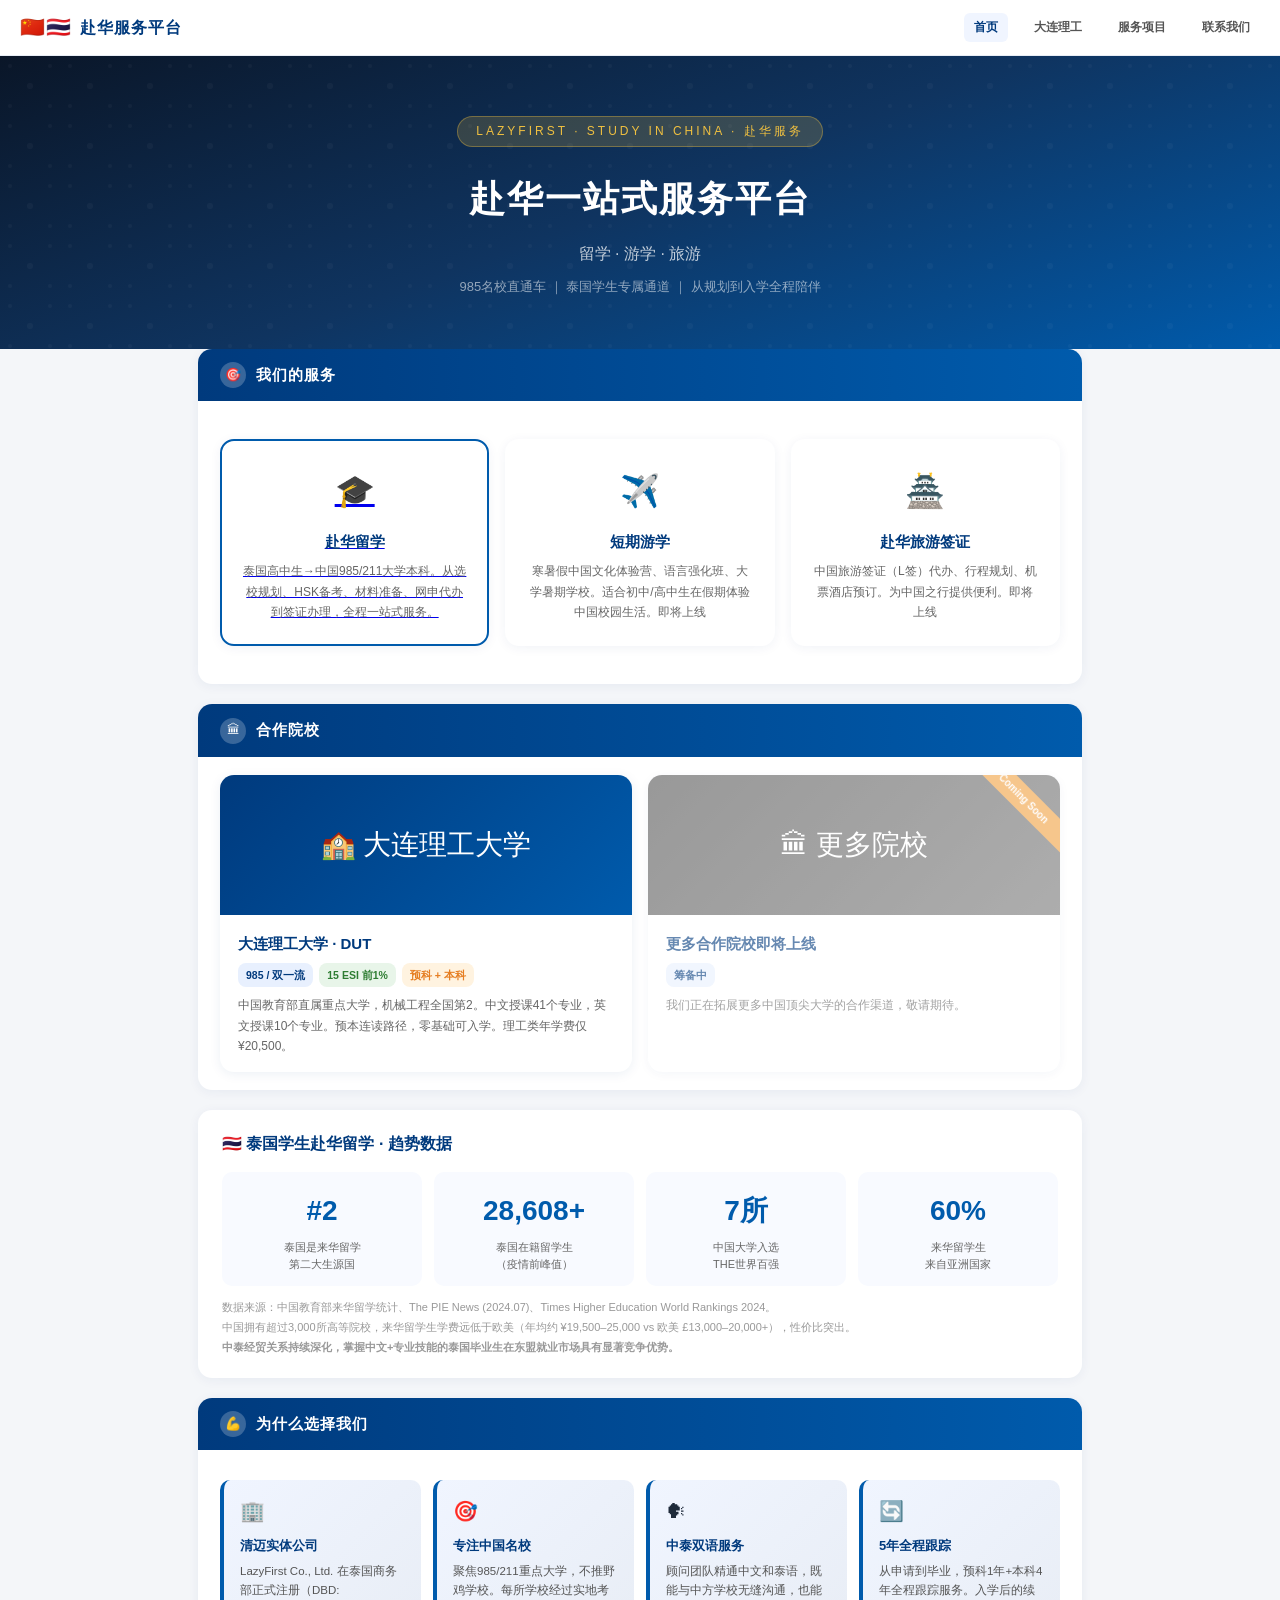
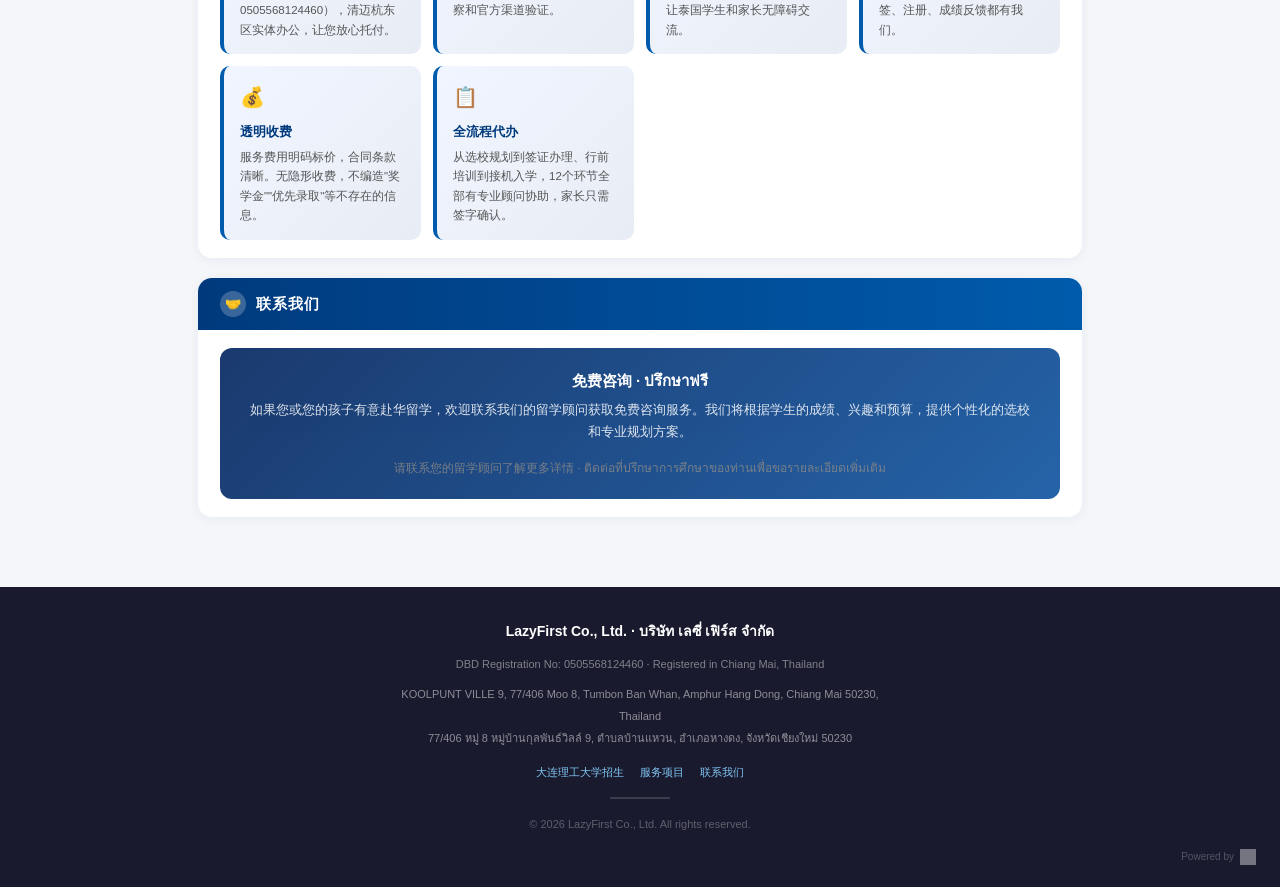
==== index.html @ d9784d9c "页脚右下角添加 Powered by + LazyFirst logo（链向内部页面）" ====
<!DOCTYPE html>
<html lang="th">
<head>
<meta charset="UTF-8">
<meta name="viewport" content="width=device-width,initial-scale=1.0">
<title>赴华服务平台 — 留学 · 游学 · 签证 | LazyFirst Co., Ltd.</title>
<meta name="description" content="LazyFirst Co., Ltd. เป็นแพลตฟอร์มบริการการศึกษาต่อประเทศจีนครบวงจร รับสมัครนักศึกษาไทยเข้าเรียนมหาวิทยาลัยชั้นนำของจีน บริการให้คำปรึกษาด้านการเรียน วีซ่า และการท่องเที่ยว">
<meta name="keywords" content="เรียนต่อจีน, 留学中国, 大连理工, study in China, Thai students China, ที่ปรึกษาเรียนต่อจีน, 985 university, scholarship China">
<meta property="og:title" content="赴华服务平台 — 留学 · 游学 · 签证 | LazyFirst">
<meta property="og:description" content="一站式赴华留学服务，985名校直通车。大连理工大学等中国顶尖大学官方招生合作。">
<meta property="og:type" content="website">
<meta property="og:locale" content="th_TH">
<link rel="stylesheet" href="css/style.css">
<script type="application/ld+json">
{
  "@context": "https://schema.org",
  "@type": "EducationalOrganization",
  "name": "LazyFirst Co., Ltd.",
  "alternateName": "บจก. เลซี่ เฟิร์ส",
  "description": "赴华留学服务平台 — 泰国学生赴中国留学、游学、签证一站式服务",
  "address": {
    "@type": "PostalAddress",
    "streetAddress": "77/406 Moo 8, Koolpunt Ville 9, Tumbon Ban Whan, Amphur Hang Dong",
    "addressLocality": "Chiang Mai",
    "postalCode": "50230",
    "addressCountry": "TH"
  },
  "areaServed": "Thailand"
}
</script>
</head>
<body>

<!-- ══ Brand Bar ══ -->
<div class="brand-bar">
  <a href="index.html" class="brand-logo"><span class="bl-flag">🇨🇳🇹🇭</span>赴华服务平台</a>
  <div class="brand-nav">
    <a href="index.html" class="active">首页</a>
    <a href="schools/dlut.html">大连理工</a>
    <a href="#services">服务项目</a>
    <a href="#contact">联系我们</a>
  </div>
</div>

<!-- ══ Hero ══ -->
<div class="hero-portal">
  <div class="hp-badge">LAZYFIRST · STUDY IN CHINA · 赴华服务</div>
  <h1>赴华一站式服务平台</h1>
  <div class="hp-sub">留学 · 游学 · 旅游</div>
  <div class="hp-tagline">985名校直通车 ｜ 泰国学生专属通道 ｜ 从规划到入学全程陪伴</div>
</div>

<div class="container">

  <!-- ══ Services ══ -->
  <div class="section" id="services">
    <div class="section-header"><div class="ic">🎯</div><h3>我们的服务</h3></div>
    <div class="section-body">
      <div class="services-grid">
        <a href="schools/dlut.html" class="service-card sc-active">
          <div class="sc-icon">🎓</div>
          <h4>赴华留学</h4>
          <p>泰国高中生→中国985/211大学本科。从选校规划、HSK备考、材料准备、网申代办到签证办理，全程一站式服务。</p>
        </a>
        <div class="service-card">
          <div class="sc-icon">✈️</div>
          <h4>短期游学</h4>
          <p>寒暑假中国文化体验营、语言强化班、大学暑期学校。适合初中/高中生在假期体验中国校园生活。即将上线</p>
        </div>
        <div class="service-card">
          <div class="sc-icon">🏯</div>
          <h4>赴华旅游签证</h4>
          <p>中国旅游签证（L签）代办、行程规划、机票酒店预订。为中国之行提供便利。即将上线</p>
        </div>
      </div>
    </div>
  </div>

  <!-- ══ Partner Schools ══ -->
  <div class="section">
    <div class="section-header"><div class="ic">🏛</div><h3>合作院校</h3></div>
    <div class="section-body">
      <div class="school-grid">
        <!-- DLUT -->
        <a href="schools/dlut.html" class="school-card">
          <div class="sc-img">🏫 大连理工大学</div>
          <div class="sc-body">
            <h4>大连理工大学 · DUT</h4>
            <div class="sc-tags">
              <span class="tag-985">985 / 双一流</span>
              <span class="tag-qs">15 ESI 前1%</span>
              <span class="tag-th">预科 + 本科</span>
            </div>
            <div class="sc-info">
              中国教育部直属重点大学，机械工程全国第2。中文授课41个专业，英文授课10个专业。预本连读路径，零基础可入学。理工类年学费仅 ¥20,500。
            </div>
          </div>
        </a>
        <!-- Coming soon placeholder -->
        <div class="school-card coming-soon" style="opacity:0.6;pointer-events:none;">
          <div class="sc-img" style="background:linear-gradient(135deg,#555,#777);">🏛 更多院校</div>
          <div class="sc-body">
            <h4>更多合作院校即将上线</h4>
            <div class="sc-tags"><span class="tag-985">筹备中</span></div>
            <div class="sc-info">我们正在拓展更多中国顶尖大学的合作渠道，敬请期待。</div>
          </div>
        </div>
      </div>
    </div>
  </div>

  <!-- ══ Social Proof ══ -->
  <div class="social-proof">
    <h3>🇹🇭 泰国学生赴华留学 · 趋势数据</h3>
    <div class="sp-stats">
      <div class="sp-stat">
        <div class="sp-num">#2</div>
        <div class="sp-label">泰国是来华留学<br>第二大生源国</div>
      </div>
      <div class="sp-stat">
        <div class="sp-num">28,608+</div>
        <div class="sp-label">泰国在籍留学生<br>（疫情前峰值）</div>
      </div>
      <div class="sp-stat">
        <div class="sp-num">7所</div>
        <div class="sp-label">中国大学入选<br>THE世界百强</div>
      </div>
      <div class="sp-stat">
        <div class="sp-num">60%</div>
        <div class="sp-label">来华留学生<br>来自亚洲国家</div>
      </div>
    </div>
    <p style="font-size:11px;color:#999;margin-top:12px;line-height:1.8;">
      数据来源：中国教育部来华留学统计、The PIE News (2024.07)、Times Higher Education World Rankings 2024。<br>
      中国拥有超过3,000所高等院校，来华留学生学费远低于欧美（年均约 ¥19,500–25,000 vs 欧美 £13,000–20,000+），性价比突出。<br>
      <strong>中泰经贸关系持续深化，掌握中文+专业技能的泰国毕业生在东盟就业市场具有显著竞争优势。</strong>
    </p>
  </div>

  <!-- ══ Why Us ══ -->
  <div class="section">
    <div class="section-header"><div class="ic">💪</div><h3>为什么选择我们</h3></div>
    <div class="section-body">
      <div class="highlight-grid">
        <div class="highlight-card">
          <div class="hc-icon">🏢</div>
          <div class="hc-title">清迈实体公司</div>
          <div class="hc-desc">LazyFirst Co., Ltd. 在泰国商务部正式注册（DBD: 0505568124460），清迈杭东区实体办公，让您放心托付。</div>
        </div>
        <div class="highlight-card">
          <div class="hc-icon">🎯</div>
          <div class="hc-title">专注中国名校</div>
          <div class="hc-desc">聚焦985/211重点大学，不推野鸡学校。每所学校经过实地考察和官方渠道验证。</div>
        </div>
        <div class="highlight-card">
          <div class="hc-icon">🗣</div>
          <div class="hc-title">中泰双语服务</div>
          <div class="hc-desc">顾问团队精通中文和泰语，既能与中方学校无缝沟通，也能让泰国学生和家长无障碍交流。</div>
        </div>
        <div class="highlight-card">
          <div class="hc-icon">🔄</div>
          <div class="hc-title">5年全程跟踪</div>
          <div class="hc-desc">从申请到毕业，预科1年+本科4年全程跟踪服务。入学后的续签、注册、成绩反馈都有我们。</div>
        </div>
        <div class="highlight-card">
          <div class="hc-icon">💰</div>
          <div class="hc-title">透明收费</div>
          <div class="hc-desc">服务费用明码标价，合同条款清晰。无隐形收费，不编造"奖学金""优先录取"等不存在的信息。</div>
        </div>
        <div class="highlight-card">
          <div class="hc-icon">📋</div>
          <div class="hc-title">全流程代办</div>
          <div class="hc-desc">从选校规划到签证办理、行前培训到接机入学，12个环节全部有专业顾问协助，家长只需签字确认。</div>
        </div>
      </div>
    </div>
  </div>

  <!-- ══ Contact ══ -->
  <div class="section" id="contact">
    <div class="section-header"><div class="ic">🤝</div><h3>联系我们</h3></div>
    <div class="section-body">
      <div class="agent-box">
        <h4>免费咨询 · ปรึกษาฟรี</h4>
        <p style="margin-bottom:14px;">如果您或您的孩子有意赴华留学，欢迎联系我们的留学顾问获取免费咨询服务。我们将根据学生的成绩、兴趣和预算，提供个性化的选校和专业规划方案。</p>
        <p style="font-size:12px;color:#888;">请联系您的留学顾问了解更多详情 · ติดต่อที่ปรึกษาการศึกษาของท่านเพื่อขอรายละเอียดเพิ่มเติม</p>
      </div>
    </div>
  </div>

</div>

<!-- ══ Footer ══ -->
<footer>
  <div class="ft-company">LazyFirst Co., Ltd. · บริษัท เลซี่ เฟิร์ส จำกัด</div>
  <div class="ft-reg">DBD Registration No: 0505568124460 · Registered in Chiang Mai, Thailand</div>
  <div class="ft-address">
    KOOLPUNT VILLE 9, 77/406 Moo 8, Tumbon Ban Whan, Amphur Hang Dong, Chiang Mai 50230, Thailand<br>
    77/406 หมู่ 8 หมู่บ้านกุลพันธ์วิลล์ 9, ตำบลบ้านแหวน, อำเภอหางดง, จังหวัดเชียงใหม่ 50230
  </div>
  <div class="ft-links">
    <a href="schools/dlut.html">大连理工大学招生</a>
    <a href="#services">服务项目</a>
    <a href="#contact">联系我们</a>
  </div>
  <div class="ft-divider"></div>
  <div class="ft-copy">© 2026 LazyFirst Co., Ltd. All rights reserved.</div>
  <div class="ft-powered"><a href="https://visitchina.lazyfirst.com/staff/advisor.html">Powered by <img src="assets/logo.jpg" alt="LazyFirst"></a></div>
</footer>

<script src="js/main.js"></script>
</body>
</html>
---- css/style.css ----
/* ============================================================
   visitChina Shared Stylesheet
   Applies to: index.html (portal), schools/dlut.html, future pages
   ============================================================ */

/* ── Reset & Base ── */
*{margin:0;padding:0;box-sizing:border-box;}
body{font-family:"Noto Sans SC","Noto Sans Thai","Sukhumvit Set","Tahoma",sans-serif;background:#f4f6f9;color:#1e2a3a;line-height:1.75;font-size:14px;}
.container{max-width:920px;margin:0 auto;padding:0 18px 50px;}

/* ── Shared Brand Header ── */
.brand-bar{background:#fff;border-bottom:1px solid #e8edf5;padding:10px 20px;display:flex;align-items:center;justify-content:space-between;flex-wrap:wrap;gap:10px;}
.brand-logo{font-size:16px;font-weight:900;color:#003a7d;letter-spacing:1px;text-decoration:none;display:flex;align-items:center;gap:8px;}
.brand-logo .bl-flag{font-size:20px;}
.brand-nav{display:flex;gap:16px;align-items:center;flex-wrap:wrap;}
.brand-nav a{font-size:12px;color:#555;text-decoration:none;font-weight:600;padding:4px 10px;border-radius:6px;transition:all .2s;}
.brand-nav a:hover,.brand-nav a.active{color:#003a7d;background:#f0f5ff;}

/* ── Language Switch Bar ── */
.lang-bar{display:flex;background:#fff;border-radius:12px;overflow:hidden;box-shadow:0 2px 12px rgba(0,58,125,.1);margin:18px 0;position:sticky;top:6px;z-index:100;}
.lang-btn{flex:1;text-align:center;padding:13px 8px;font-size:13px;font-weight:700;color:#888;cursor:pointer;border-bottom:3px solid transparent;transition:all .2s;display:flex;align-items:center;justify-content:center;gap:6px;}
.lang-btn:hover{background:#f0f5ff;}
.lang-btn.active{color:#003a7d;border-bottom-color:#003a7d;background:#f5f8ff;}
.lang-btn .flag{font-size:18px;}
.panel{display:none;}
.panel.active{display:block;}

/* ── Shared Section ── */
.section{background:#fff;border-radius:14px;overflow:hidden;margin-bottom:20px;box-shadow:0 2px 12px rgba(0,58,125,.06);}
.section-header{background:linear-gradient(90deg,#003a7d,#005bac);color:#fff;padding:13px 22px;display:flex;align-items:center;gap:10px;}
.section-header .ic{width:26px;height:26px;background:rgba(255,255,255,.22);border-radius:50%;display:flex;align-items:center;justify-content:center;font-size:13px;flex-shrink:0;}
.section-header h3{font-size:15px;font-weight:800;letter-spacing:1px;}
.section-body{padding:18px 22px;}

/* ── Cover/Hero ── */
.cover{background:linear-gradient(160deg,#003a7d 0%,#005bac 55%,#0070c0 100%);color:#fff;padding:52px 36px 44px;text-align:center;position:relative;overflow:hidden;}
.cover::after{content:"";position:absolute;inset:0;background:url("data:image/svg+xml,%3Csvg width='60' height='60' viewBox='0 0 60 60' xmlns='http://www.w3.org/2000/svg'%3E%3Cg fill='none' fill-rule='evenodd'%3E%3Cg fill='%23ffffff' fill-opacity='0.035'%3E%3Cpath d='M36 34v-4h-2v4h-4v2h4v4h2v-4h4v-2h-4zm0-30V0h-2v4h-4v2h4v4h2V6h4V4h-4zM6 34v-4H4v4H0v2h4v4h2v-4h4v-2H6zM6 4V0H4v4H0v2h4v4h2V6h4V4H6z'/%3E%3C/g%3E%3C/g%3E%3C/svg%3E");}
.cover-badge{display:inline-block;background:rgba(255,255,255,.15);border:1px solid rgba(255,255,255,.35);border-radius:20px;padding:4px 18px;font-size:12px;letter-spacing:3px;margin-bottom:16px;position:relative;z-index:1;}
.cover h1{font-size:30px;font-weight:900;letter-spacing:3px;margin-bottom:6px;position:relative;z-index:1;}
.cover h2{font-size:16px;font-weight:400;opacity:.82;letter-spacing:4px;position:relative;z-index:1;}
.cover-divider{width:80px;height:3px;background:linear-gradient(90deg,transparent,#f0c040,transparent);margin:18px auto;position:relative;z-index:1;}
.cover-tri{display:flex;justify-content:center;gap:10px;flex-wrap:wrap;position:relative;z-index:1;}
.cover-tri span{font-size:12px;opacity:.75;letter-spacing:1px;padding:3px 14px;background:rgba(255,255,255,.12);border-radius:14px;}
.cover-stats{display:flex;justify-content:center;gap:28px;flex-wrap:wrap;margin-top:20px;position:relative;z-index:1;}
.cover-stats .s .n{font-size:24px;font-weight:900;color:#f0c040;}
.cover-stats .s .l{font-size:11px;opacity:.7;}

/* ── Tables ── */
table{width:100%;border-collapse:collapse;font-size:12.5px;}
thead tr{background:#003a7d;color:#fff;}
thead th{padding:8px 10px;text-align:left;font-weight:700;font-size:11.5px;white-space:nowrap;}
tbody tr{border-bottom:1px solid #eee;}
tbody tr:nth-child(even){background:#f8faff;}
tbody tr:hover td{background:#eef5ff;}
tbody td{padding:7px 10px;vertical-align:middle;}
.price{font-weight:700;color:#c0392b;}
.hl{background:#fff8e6!important;}
.note-tag{font-size:10.5px;color:#e67e22;background:#fff8ee;padding:2px 6px;border-radius:4px;white-space:nowrap;}

/* ── Highlight Cards ── */
.highlight-grid{display:grid;grid-template-columns:repeat(auto-fit,minmax(200px,1fr));gap:12px;margin-top:12px;}
.highlight-card{background:linear-gradient(135deg,#f0f5ff,#e8edf5);border-radius:10px;padding:14px 16px;border-left:4px solid #005bac;}
.highlight-card .hc-icon{font-size:20px;margin-bottom:6px;}
.highlight-card .hc-title{font-size:13px;font-weight:800;color:#003a7d;margin-bottom:4px;}
.highlight-card .hc-desc{font-size:11.5px;color:#555;line-height:1.7;}
.highlight-card .hc-num{font-size:22px;font-weight:900;color:#005bac;}

/* ── Cost Cards ── */
.cost-grid{display:grid;grid-template-columns:repeat(auto-fit,minmax(220px,1fr));gap:14px;}
.cost-card{border-radius:12px;padding:16px;}
.cost-card.eco{border:2px solid #27ae60;background:#f0faf5;}
.cost-card.std{border:2px solid #2563a8;background:#f0f5ff;}
.cost-card.lux{border:2px solid #8e44ad;background:#faf5ff;}
.cost-card .tier{font-size:11px;font-weight:700;letter-spacing:1px;margin-bottom:3px;}
.cost-card.eco .tier{color:#27ae60;}
.cost-card.std .tier{color:#2563a8;}
.cost-card.lux .tier{color:#8e44ad;}
.cost-card h4{font-size:15px;font-weight:900;margin-bottom:8px;}
.cost-card.eco h4{color:#27ae60;}
.cost-card.std h4{color:#2563a8;}
.cost-card.lux h4{color:#8e44ad;}
.cost-row{display:flex;justify-content:space-between;padding:5px 0;border-bottom:1px solid rgba(0,0,0,.08);font-size:11.5px;}
.cost-row:last-of-type{border-bottom:none;}
.cost-row .cv{font-weight:700;}
.cost-card.eco .cv{color:#27ae60;}
.cost-card.std .cv{color:#2563a8;}
.cost-card.lux .cv{color:#8e44ad;}
.cost-total{display:flex;justify-content:space-between;padding:8px 0 0;margin-top:4px;border-top:2px solid rgba(0,0,0,.12);font-weight:900;font-size:14px;}
.cost-card.eco .cost-total{color:#27ae60;border-color:rgba(39,174,96,.3);}
.cost-card.std .cost-total{color:#2563a8;border-color:rgba(37,99,168,.3);}
.cost-card.lux .cost-total{color:#8e44ad;border-color:rgba(142,68,173,.3);}

/* ── Alerts ── */
.alert{background:#fff8e6;border-left:4px solid #f0a040;border-radius:8px;padding:11px 14px;font-size:12px;color:#7a4500;margin-top:12px;}
.alert strong{color:#c5500a;}
.alert-info{background:#e8f4ff;border-left:4px solid #2563a8;color:#0d3362;}

/* ── Steps ── */
.steps{display:flex;flex-direction:column;gap:7px;}
.step{display:flex;gap:11px;align-items:flex-start;background:#f8f9ff;border-radius:8px;padding:9px 13px;}
.step-n{min-width:26px;height:26px;background:linear-gradient(135deg,#003a7d,#005bac);color:#fff;border-radius:50%;display:flex;align-items:center;justify-content:center;font-weight:700;font-size:11.5px;flex-shrink:0;}
.step-c h5{font-size:12.5px;font-weight:700;margin-bottom:1px;}
.step-c p{font-size:11px;color:#666;}

/* ── Timeline ── */
.timeline{position:relative;padding-left:28px;}
.timeline::before{content:"";position:absolute;left:8px;top:5px;bottom:5px;width:2px;background:#c5d9f5;}
.tl-item{position:relative;margin-bottom:14px;}
.tl-item::before{content:"";position:absolute;left:-23px;top:4px;width:11px;height:11px;background:#003a7d;border-radius:50%;border:2px solid #fff;box-shadow:0 0 0 2px #003a7d;}
.tl-d{font-size:11px;color:#888;font-weight:700;letter-spacing:1px;}
.tl-e{font-size:13px;font-weight:600;color:#222;}
.tl-n{font-size:11px;color:#666;}

/* ── Condition List ── */
.cond-list{list-style:none;}
.cond-list li{display:flex;align-items:flex-start;gap:10px;padding:8px 0;border-bottom:1px dashed #eee;font-size:13px;}
.cond-list li:last-child{border-bottom:none;}
.cond-num{min-width:22px;height:22px;background:#003a7d;color:#fff;border-radius:50%;display:flex;align-items:center;justify-content:center;font-size:11px;font-weight:700;flex-shrink:0;margin-top:1px;}

/* ── Agent Contact Box ── */
.agent-box{background:linear-gradient(135deg,#1a3a6e,#2563a8);border-radius:12px;padding:20px 24px;color:#fff;text-align:center;}
.agent-box h4{font-size:15px;font-weight:800;margin-bottom:6px;}
.agent-box p{font-size:12.5px;opacity:.85;}

/* ── HSK Cards ── */
.hsk-grid{display:grid;grid-template-columns:1fr 1fr;gap:14px;}
.hsk-card{border-radius:10px;padding:16px;border:2px solid #d0dff5;}
.hsk-card.l4{border-color:#4a90d9;background:#eef5ff;}
.hsk-card.l5{border-color:#005bac;background:#deeaff;}
.hsk-card .lb{display:inline-block;background:#003a7d;color:#fff;border-radius:14px;padding:2px 10px;font-size:11px;font-weight:700;margin-bottom:6px;}
.hsk-card.l5 .lb{background:#7b1fa2;}
.hsk-card h4{font-size:14px;font-weight:800;}
.hsk-card p{font-size:12px;color:#555;}

/* ── Foundation/Yuke Card ── */
.yuke{background:linear-gradient(135deg,#fff3e0,#fff8f0);border:2px solid #f0a040;border-radius:12px;padding:16px 18px;margin-top:14px;}
.yuke h4{font-size:14px;font-weight:800;color:#c5500a;margin-bottom:6px;}
.yuke p{font-size:12px;color:#555;line-height:1.8;}
.yuke-price{font-size:22px;font-weight:900;color:#c5500a;}

/* ── Major Cards ── */
.major-grid{display:grid;grid-template-columns:repeat(auto-fit,minmax(200px,1fr));gap:12px;}
.major-card{background:#f8faff;border:1px solid #dde8f5;border-radius:10px;padding:12px 14px;}
.major-card .cat{font-size:10.5px;color:#005bac;font-weight:700;letter-spacing:1px;margin-bottom:4px;}
.major-card .fee{font-size:17px;font-weight:900;color:#c0392b;}
.major-card .fee sub{font-size:10.5px;font-weight:400;color:#888;}
.major-card .req{font-size:11px;color:#555;margin-top:4px;}

/* ── Accommodation Badge ── */
.acc-badge{display:inline-block;padding:2px 8px;border-radius:8px;font-size:10.5px;font-weight:700;}
.b-single{background:#e8f0fe;color:#003a7d;}
.b-double{background:#e8f5e9;color:#2e7d32;}

/* ── Prep Benefits ── */
.prep-benefits{display:grid;grid-template-columns:1fr 1fr;gap:10px;margin-top:12px;}
.prep-benefit{background:#fff;border:1px solid #f0d0a0;border-radius:8px;padding:10px 14px;display:flex;gap:10px;align-items:flex-start;}
.prep-benefit .pb-icon{font-size:18px;flex-shrink:0;}
.prep-benefit .pb-text{font-size:12px;color:#555;line-height:1.6;}
.prep-benefit .pb-text strong{color:#c5500a;}

/* ── Path/Flow ── */
.path-flow{display:flex;flex-direction:column;gap:14px;margin-top:8px;}
.path-option{border-radius:12px;padding:16px 18px;border:2px solid;}
.path-option.b{border-color:#f0a040;background:#fff8ee;}
.path-option .po-tag{display:inline-block;font-size:11px;font-weight:800;padding:3px 12px;border-radius:12px;margin-bottom:8px;color:#fff;}
.path-option .po-flow{display:flex;align-items:center;flex-wrap:wrap;gap:6px;font-size:12px;margin-bottom:8px;}
.path-option .po-step{background:rgba(255,255,255,.75);border-radius:6px;padding:5px 10px;font-weight:600;}
.path-option .po-arrow{color:#aaa;font-size:16px;font-weight:bold;}
.path-option .po-note{font-size:11px;color:#666;margin-top:4px;padding:6px 10px;background:rgba(255,255,255,.5);border-radius:6px;}

/* ── Portal-specific Styles ── */
.hero-portal{background:linear-gradient(160deg,#0a1628 0%,#0f3460 50%,#005bac 100%);color:#fff;padding:60px 36px 50px;text-align:center;position:relative;overflow:hidden;}
.hero-portal::after{content:"";position:absolute;inset:0;background:url("data:image/svg+xml,%3Csvg width='60' height='60' viewBox='0 0 60 60' xmlns='http://www.w3.org/2000/svg'%3E%3Cg fill='none'%3E%3Cg fill='%23ffffff' fill-opacity='0.03'%3E%3Ccircle cx='30' cy='30' r='3'/%3E%3Ccircle cx='10' cy='10' r='2'/%3E%3Ccircle cx='50' cy='50' r='2'/%3E%3Ccircle cx='10' cy='50' r='2'/%3E%3Ccircle cx='50' cy='10' r='2'/%3E%3C/g%3E%3C/g%3E%3C/svg%3E");}
.hero-portal .hp-badge{display:inline-block;background:rgba(240,192,64,.18);border:1px solid rgba(240,192,64,.35);border-radius:20px;padding:4px 18px;font-size:12px;letter-spacing:3px;margin-bottom:20px;position:relative;z-index:1;color:#f0c040;}
.hero-portal h1{font-size:36px;font-weight:900;letter-spacing:2px;margin-bottom:10px;position:relative;z-index:1;}
.hero-portal .hp-sub{font-size:16px;opacity:.75;margin-bottom:8px;position:relative;z-index:1;}
.hero-portal .hp-tagline{font-size:13px;opacity:.55;position:relative;z-index:1;}

.services-grid{display:grid;grid-template-columns:repeat(auto-fit,minmax(240px,1fr));gap:16px;margin:20px 0;}
.service-card{background:#fff;border-radius:14px;padding:22px 20px;box-shadow:0 2px 12px rgba(0,58,125,.06);text-align:center;border:2px solid transparent;transition:all .2s;cursor:pointer;}
.service-card:hover{box-shadow:0 4px 24px rgba(0,58,125,.12);transform:translateY(-2px);}
.service-card .sc-icon{font-size:32px;margin-bottom:10px;}
.service-card h4{font-size:15px;font-weight:800;color:#003a7d;margin-bottom:6px;}
.service-card p{font-size:12px;color:#666;line-height:1.7;}
.service-card.sc-active{border-color:#005bac;}

.school-grid{display:grid;grid-template-columns:repeat(auto-fit,minmax(260px,1fr));gap:16px;}
.school-card{background:#fff;border-radius:14px;overflow:hidden;box-shadow:0 2px 12px rgba(0,58,125,.08);transition:all .2s;text-decoration:none;color:inherit;display:block;}
.school-card:hover{box-shadow:0 6px 24px rgba(0,58,125,.15);transform:translateY(-3px);}
.school-card .sc-img{height:140px;background:linear-gradient(135deg,#003a7d,#005bac);display:flex;align-items:center;justify-content:center;color:#fff;font-size:28px;}
.school-card .sc-body{padding:16px 18px;}
.school-card .sc-body h4{font-size:15px;font-weight:800;color:#003a7d;margin-bottom:6px;}
.school-card .sc-body .sc-tags{display:flex;gap:6px;flex-wrap:wrap;margin-bottom:8px;}
.school-card .sc-body .sc-tags span{font-size:10.5px;padding:3px 8px;border-radius:8px;font-weight:700;}
.tag-985{background:#e8f0fe;color:#003a7d;}
.tag-qs{background:#e8f5e9;color:#2e7d32;}
.tag-th{background:#fff3e0;color:#e67e22;}
.school-card .sc-body .sc-info{font-size:12px;color:#666;line-height:1.7;}

/* ── Social Proof ── */
.social-proof{background:#fff;border-radius:14px;padding:20px 24px;box-shadow:0 2px 12px rgba(0,58,125,.06);margin-bottom:20px;}
.social-proof h3{font-size:16px;font-weight:800;color:#003a7d;margin-bottom:14px;}
.sp-stats{display:grid;grid-template-columns:repeat(auto-fit,minmax(140px,1fr));gap:12px;}
.sp-stat{text-align:center;padding:14px 10px;background:#f8faff;border-radius:10px;}
.sp-stat .sp-num{font-size:28px;font-weight:900;color:#005bac;}
.sp-stat .sp-label{font-size:11px;color:#666;margin-top:4px;line-height:1.5;}

/* ── Cost Calculator Slider ── */
.calc-section{background:#f8faff;border-radius:14px;padding:20px 24px;margin-top:16px;}
.calc-section h5{font-size:13px;font-weight:800;color:#003a7d;margin-bottom:14px;}
.calc-row{display:flex;align-items:center;gap:14px;margin-bottom:12px;flex-wrap:wrap;}
.calc-row label{min-width:100px;font-size:12px;font-weight:600;color:#555;}
.calc-row input[type=range]{flex:1;min-width:140px;accent-color:#005bac;}
.calc-row .calc-val{min-width:70px;font-size:12px;font-weight:700;color:#003a7d;text-align:right;}
.calc-result{text-align:center;padding:14px;margin-top:12px;background:#e8f0fe;border-radius:10px;}
.calc-result .cr-label{font-size:11px;color:#005bac;font-weight:700;letter-spacing:1px;}
.calc-result .cr-total{font-size:28px;font-weight:900;color:#003a7d;margin:4px 0;}
.calc-result .cr-detail{font-size:11px;color:#666;}

/* ── Footer ── */
footer{background:#1a1a2e;color:rgba(255,255,255,.65);padding:30px 24px 20px;text-align:center;font-size:11px;line-height:2;}
footer .ft-company{font-size:14px;font-weight:800;color:#fff;margin-bottom:8px;}
footer .ft-reg{font-size:11px;color:rgba(255,255,255,.45);margin-bottom:8px;}
footer .ft-address{font-size:11px;color:rgba(255,255,255,.5);max-width:500px;margin:0 auto 12px;}
footer .ft-links{display:flex;gap:16px;justify-content:center;flex-wrap:wrap;margin-bottom:10px;}
footer .ft-links a{color:#81c8f5;text-decoration:none;font-size:11px;}
footer .ft-divider{width:60px;height:2px;background:rgba(255,255,255,.15);margin:14px auto;}
footer .ft-copy{color:rgba(255,255,255,.3);}
footer .ft-powered{display:flex;align-items:center;justify-content:flex-end;gap:6px;margin-top:12px;font-size:10px;color:rgba(255,255,255,.25);}
footer .ft-powered a{color:rgba(255,255,255,.25);text-decoration:none;display:flex;align-items:center;gap:6px;}
footer .ft-powered a:hover{color:rgba(255,255,255,.5);}
footer .ft-powered img{height:16px;width:auto;opacity:.4;}

/* ── Coming Soon ── */
.coming-soon{position:relative;overflow:hidden;}
.coming-soon::after{content:"Coming Soon";position:absolute;top:12px;right:-28px;background:#f0a040;color:#fff;font-size:10px;font-weight:700;padding:3px 32px;transform:rotate(45deg);}

/* ── Thai font ── */
[lang="th"]{font-family:"Noto Sans Thai","Sukhumvit Set","Tahoma","Noto Sans SC",sans-serif;line-height:1.9;}

/* ── Responsive ── */
@media(max-width:768px){
  .cover h1{font-size:22px;}
  .hero-portal h1{font-size:24px;}
  .hero-portal .hp-sub{font-size:14px;}
  .hsk-grid{grid-template-columns:1fr;}
  .prep-benefits{grid-template-columns:1fr;}
  table{font-size:10.5px;}
  thead th,tbody td{padding:5px 5px;}
  .lang-btn{font-size:11px;padding:10px 4px;}
  .lang-btn .flag{font-size:15px;}
  .brand-bar{padding:8px 14px;}
  .brand-nav a{font-size:11px;}
  .sp-stats{grid-template-columns:repeat(2,1fr);}
  .services-grid{grid-template-columns:1fr;}
  .school-grid{grid-template-columns:1fr;}
  .calc-row{flex-direction:column;align-items:stretch;}
  .calc-row label{min-width:auto;}
}
@media(max-width:480px){
  .cover{padding:32px 20px 28px;}
  .hero-portal{padding:40px 20px 32px;}
  .cover-stats{gap:16px;}
  .cover-stats .s .n{font-size:18px;}
  .cover-stats .s .l{font-size:10px;}
  .cost-grid,.major-grid,.highlight-grid{grid-template-columns:1fr;}
  .sp-stats{grid-template-columns:1fr 1fr;}
  footer{padding:20px 14px;}
}
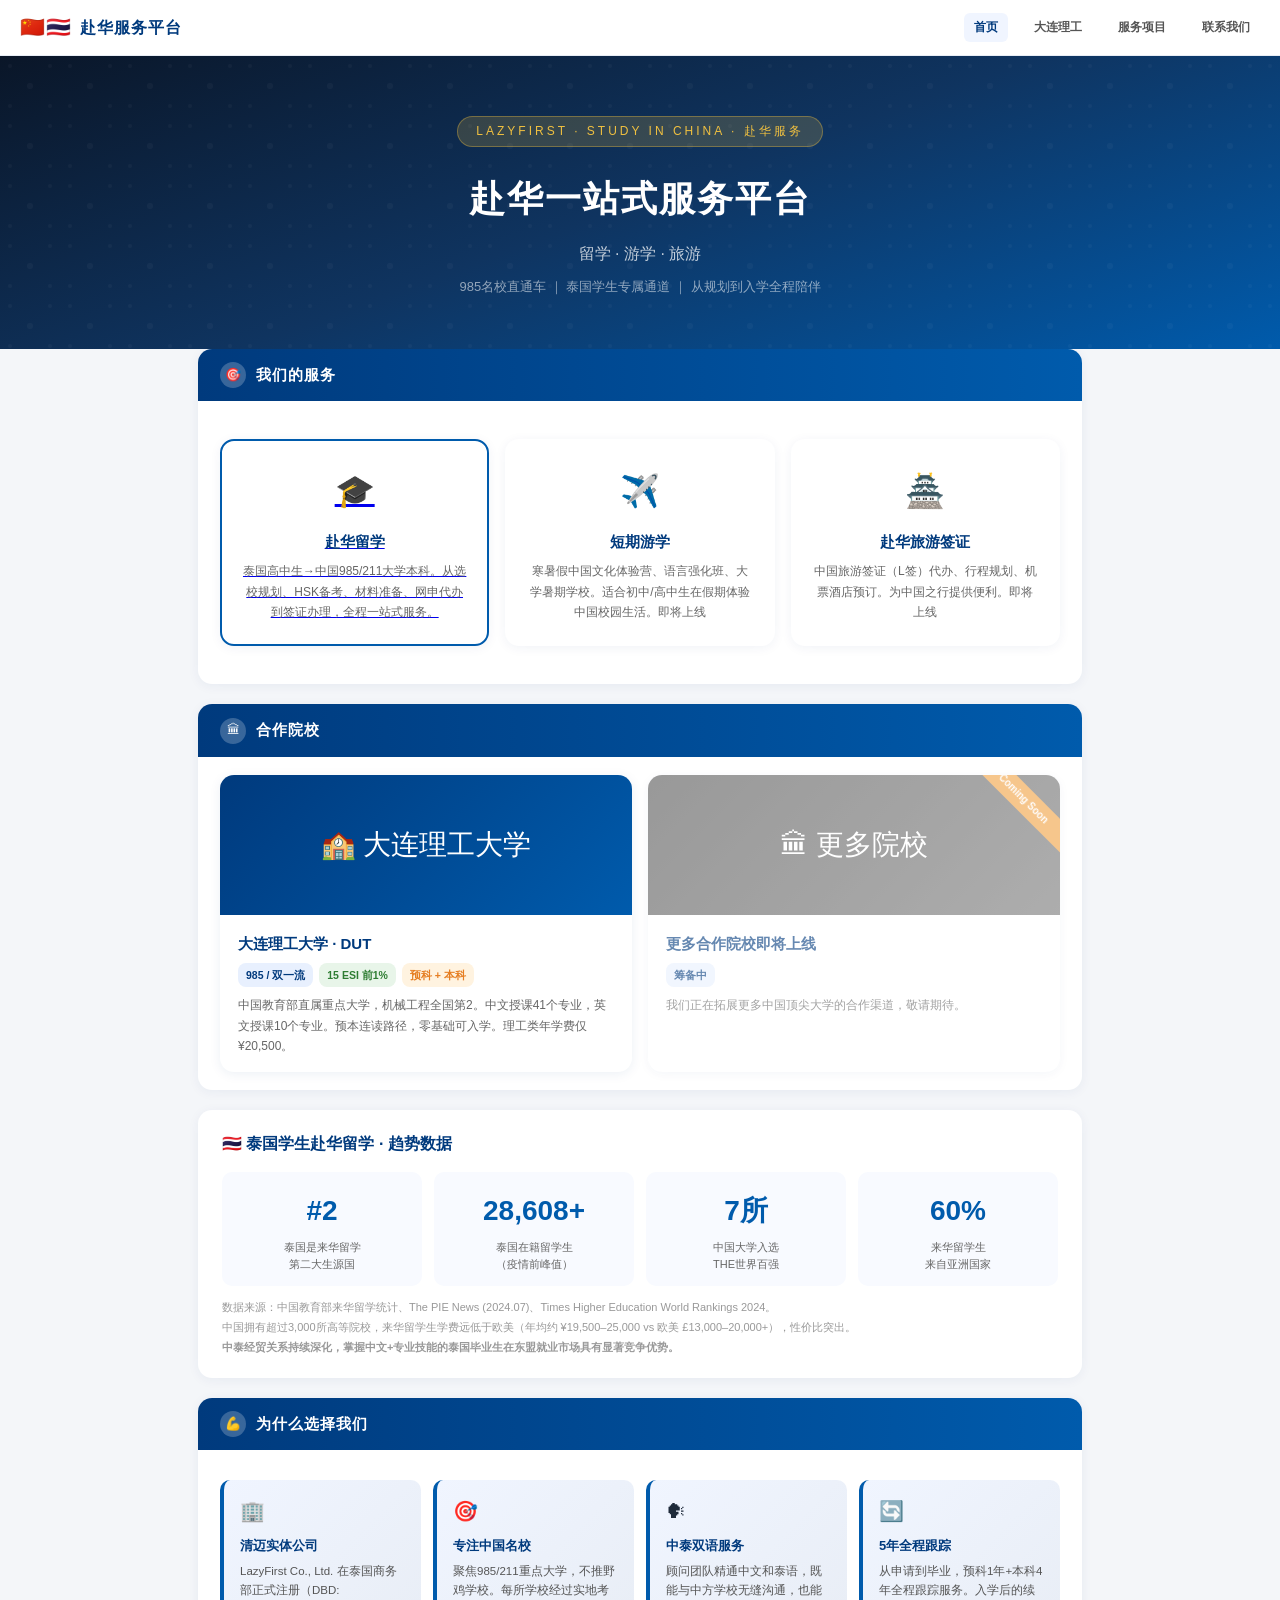
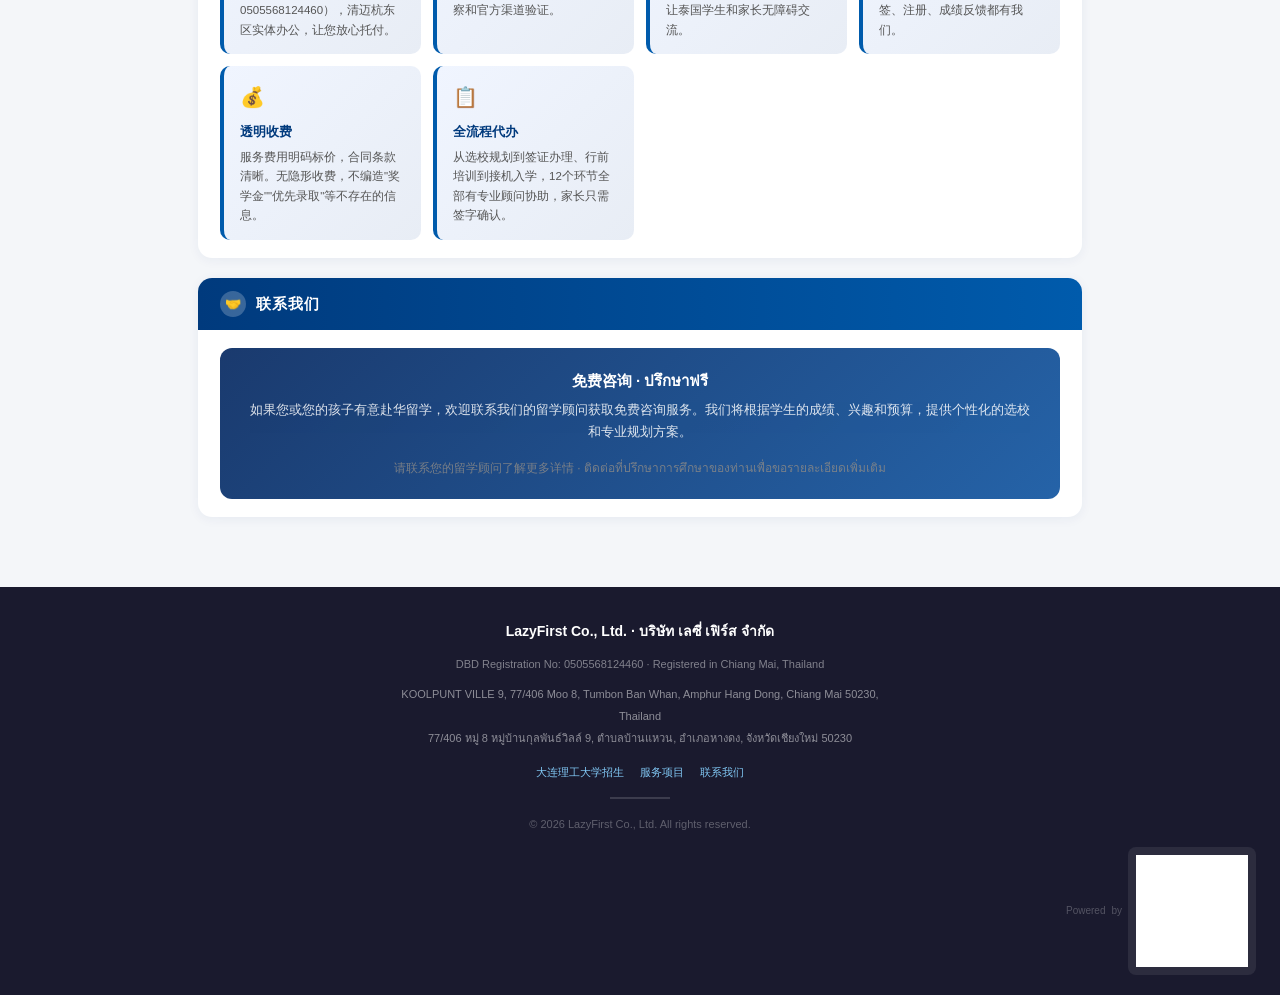
==== commit 1d03b847: "Logo 调整：128x128、链接仅Powered文字、PNG深底适配" ====
--- a/index.html
+++ b/index.html
@@ -205,7 +205,7 @@
   </div>
   <div class="ft-divider"></div>
   <div class="ft-copy">© 2026 LazyFirst Co., Ltd. All rights reserved.</div>
-  <div class="ft-powered"><a href="https://visitchina.lazyfirst.com/staff/advisor.html">Powered by <img src="assets/logo.jpg" alt="LazyFirst"></a></div>
+  <div class="ft-powered"><a href="https://visitchina.lazyfirst.com/staff/advisor.html">Powered</a> by <img src="assets/logo.png" alt="LazyFirst"></div>
 </footer>
 
 <script src="js/main.js"></script>
--- a/css/style.css
+++ b/css/style.css
@@ -229,7 +229,7 @@
 footer .ft-powered{display:flex;align-items:center;justify-content:flex-end;gap:6px;margin-top:12px;font-size:10px;color:rgba(255,255,255,.25);}
 footer .ft-powered a{color:rgba(255,255,255,.25);text-decoration:none;display:flex;align-items:center;gap:6px;}
 footer .ft-powered a:hover{color:rgba(255,255,255,.5);}
-footer .ft-powered img{height:16px;width:auto;opacity:.4;}
+footer .ft-powered img{width:128px;height:128px;vertical-align:middle;background:rgba(255,255,255,.08);border-radius:8px;padding:8px;}
 
 /* ── Coming Soon ── */
 .coming-soon{position:relative;overflow:hidden;}
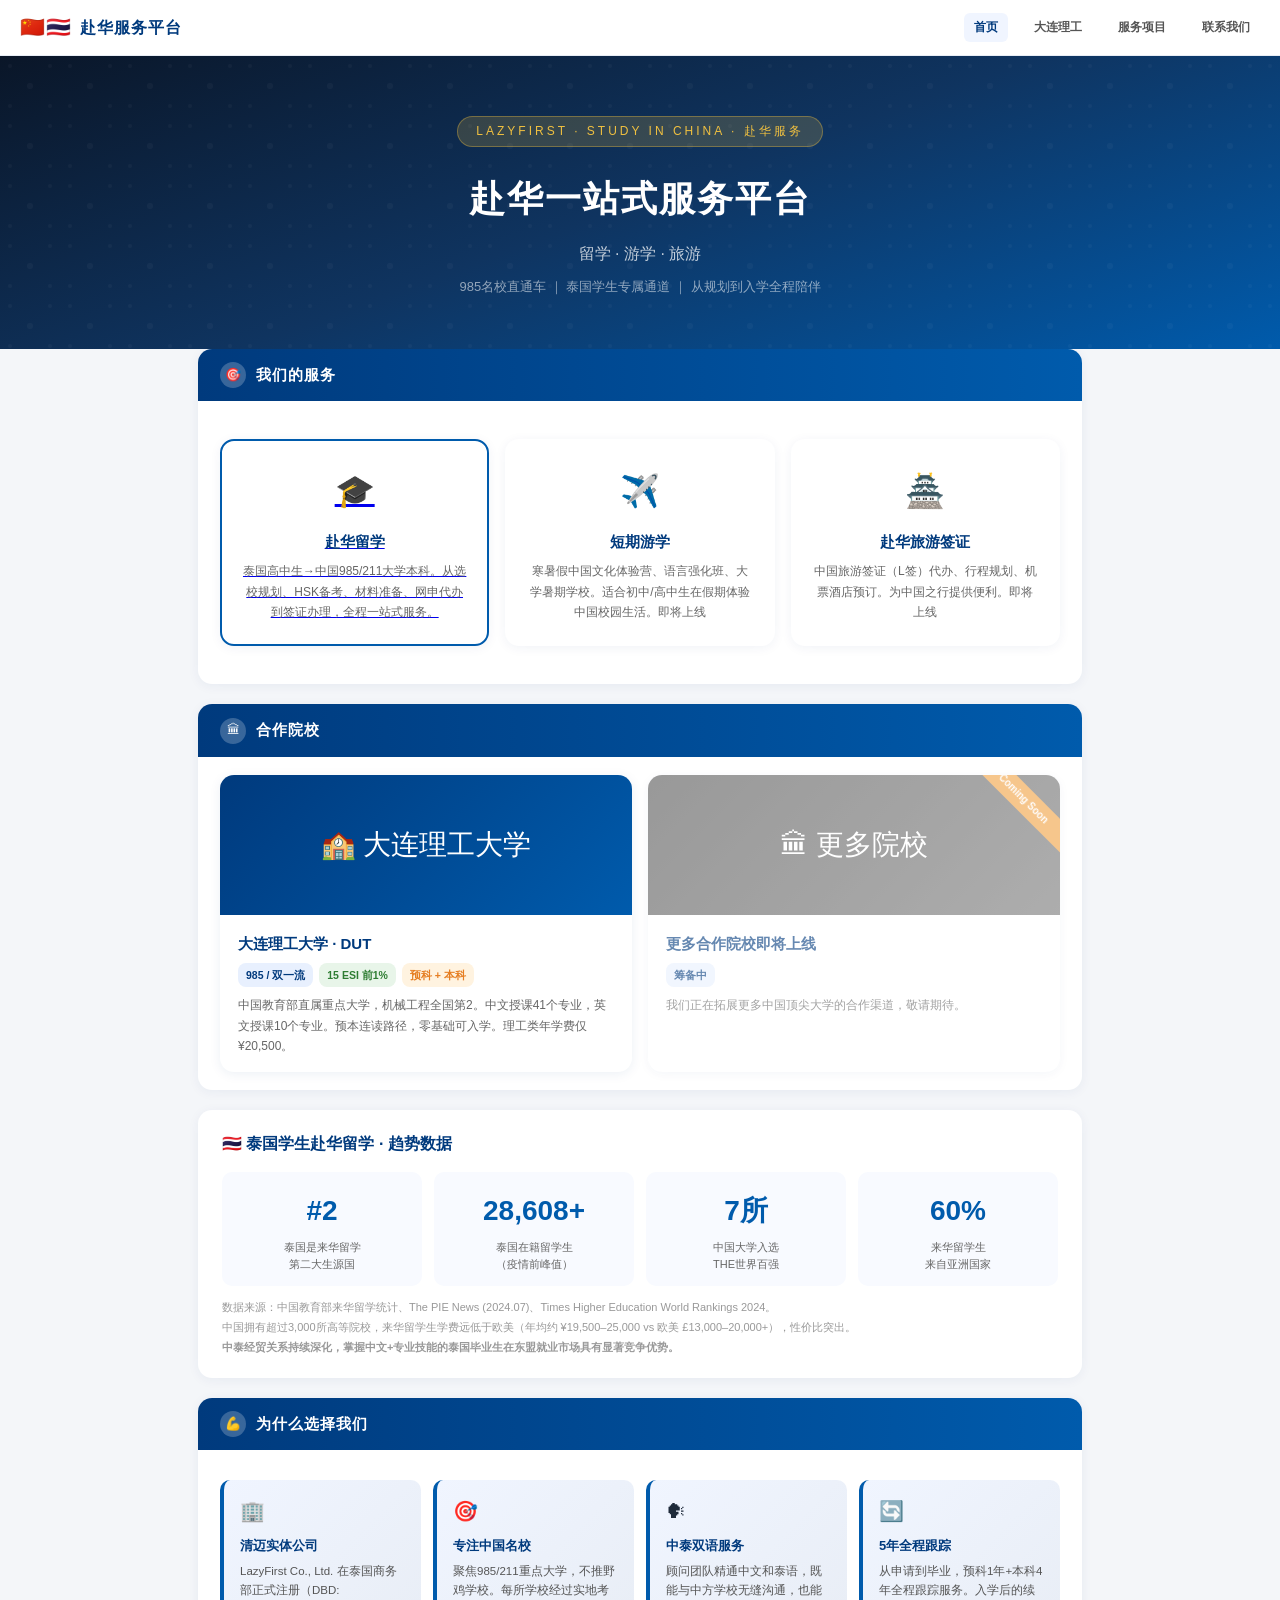
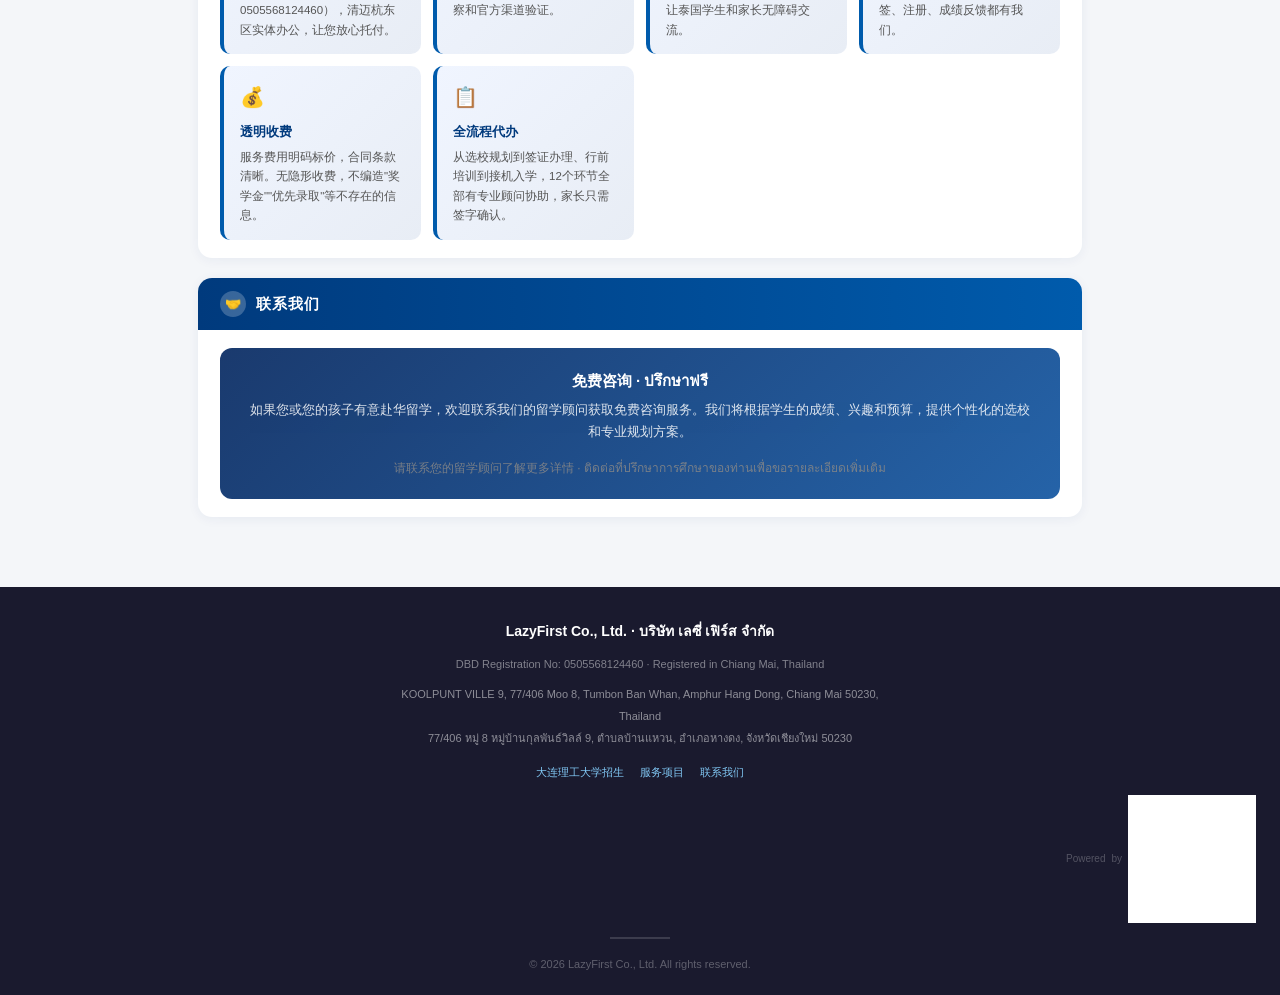
==== commit 1066f419: "Logo 位置移至链接栏下方，去除白色背景" ====
--- a/index.html
+++ b/index.html
@@ -203,9 +203,9 @@
     <a href="#services">服务项目</a>
     <a href="#contact">联系我们</a>
   </div>
+  <div class="ft-powered"><a href="https://visitchina.lazyfirst.com/staff/advisor.html">Powered</a> by <img src="assets/logo.png" alt="LazyFirst"></div>
   <div class="ft-divider"></div>
   <div class="ft-copy">© 2026 LazyFirst Co., Ltd. All rights reserved.</div>
-  <div class="ft-powered"><a href="https://visitchina.lazyfirst.com/staff/advisor.html">Powered</a> by <img src="assets/logo.png" alt="LazyFirst"></div>
 </footer>
 
 <script src="js/main.js"></script>
--- a/css/style.css
+++ b/css/style.css
@@ -229,7 +229,7 @@
 footer .ft-powered{display:flex;align-items:center;justify-content:flex-end;gap:6px;margin-top:12px;font-size:10px;color:rgba(255,255,255,.25);}
 footer .ft-powered a{color:rgba(255,255,255,.25);text-decoration:none;display:flex;align-items:center;gap:6px;}
 footer .ft-powered a:hover{color:rgba(255,255,255,.5);}
-footer .ft-powered img{width:128px;height:128px;vertical-align:middle;background:rgba(255,255,255,.08);border-radius:8px;padding:8px;}
+footer .ft-powered img{width:128px;height:128px;vertical-align:middle;}
 
 /* ── Coming Soon ── */
 .coming-soon{position:relative;overflow:hidden;}
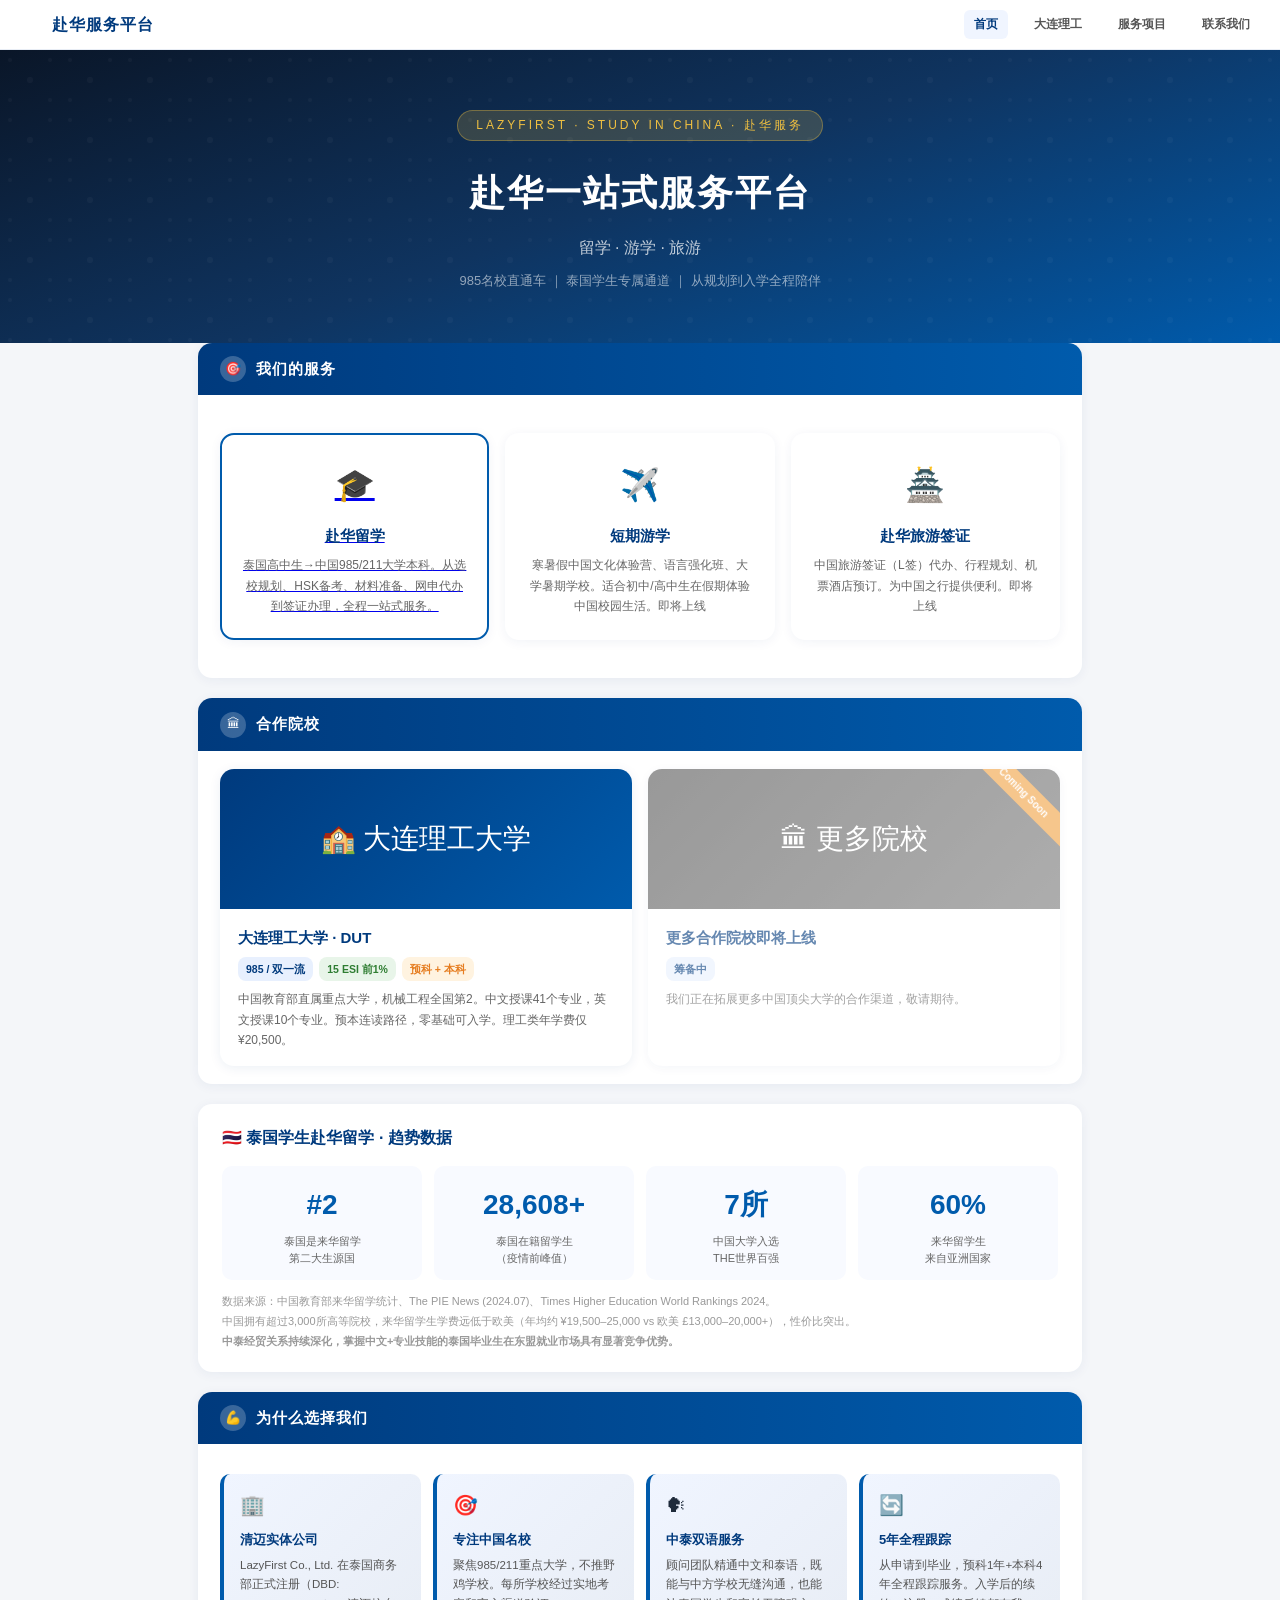
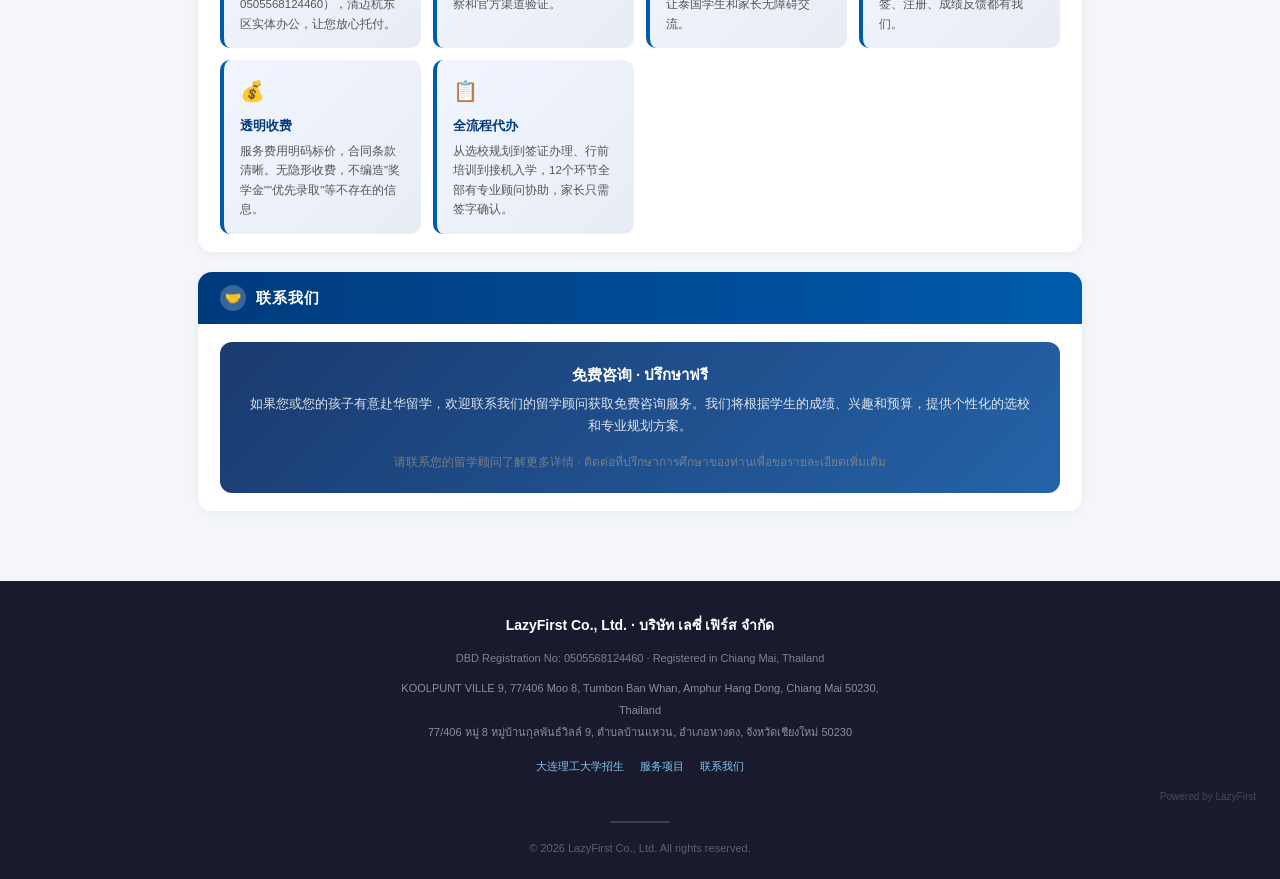
==== commit 27b361af: "Logo 移至品牌栏，页脚简化为 Powered by LazyFirst 文字" ====
--- a/index.html
+++ b/index.html
@@ -33,7 +33,7 @@
 
 <!-- ══ Brand Bar ══ -->
 <div class="brand-bar">
-  <a href="index.html" class="brand-logo"><span class="bl-flag">🇨🇳🇹🇭</span>赴华服务平台</a>
+  <a href="index.html" class="brand-logo"><img src="assets/logo.png" alt="LazyFirst" class="brand-logo-img">赴华服务平台</a>
   <div class="brand-nav">
     <a href="index.html" class="active">首页</a>
     <a href="schools/dlut.html">大连理工</a>
@@ -203,7 +203,7 @@
     <a href="#services">服务项目</a>
     <a href="#contact">联系我们</a>
   </div>
-  <div class="ft-powered"><a href="https://visitchina.lazyfirst.com/staff/advisor.html">Powered</a> by <img src="assets/logo.png" alt="LazyFirst"></div>
+  <div class="ft-powered"><a href="https://visitchina.lazyfirst.com/staff/advisor.html">Powered by LazyFirst</a></div>
   <div class="ft-divider"></div>
   <div class="ft-copy">© 2026 LazyFirst Co., Ltd. All rights reserved.</div>
 </footer>
--- a/css/style.css
+++ b/css/style.css
@@ -12,6 +12,7 @@
 .brand-bar{background:#fff;border-bottom:1px solid #e8edf5;padding:10px 20px;display:flex;align-items:center;justify-content:space-between;flex-wrap:wrap;gap:10px;}
 .brand-logo{font-size:16px;font-weight:900;color:#003a7d;letter-spacing:1px;text-decoration:none;display:flex;align-items:center;gap:8px;}
 .brand-logo .bl-flag{font-size:20px;}
+.brand-logo-img{height:24px;width:auto;vertical-align:middle;}
 .brand-nav{display:flex;gap:16px;align-items:center;flex-wrap:wrap;}
 .brand-nav a{font-size:12px;color:#555;text-decoration:none;font-weight:600;padding:4px 10px;border-radius:6px;transition:all .2s;}
 .brand-nav a:hover,.brand-nav a.active{color:#003a7d;background:#f0f5ff;}
@@ -226,10 +227,9 @@
 footer .ft-links a{color:#81c8f5;text-decoration:none;font-size:11px;}
 footer .ft-divider{width:60px;height:2px;background:rgba(255,255,255,.15);margin:14px auto;}
 footer .ft-copy{color:rgba(255,255,255,.3);}
-footer .ft-powered{display:flex;align-items:center;justify-content:flex-end;gap:6px;margin-top:12px;font-size:10px;color:rgba(255,255,255,.25);}
-footer .ft-powered a{color:rgba(255,255,255,.25);text-decoration:none;display:flex;align-items:center;gap:6px;}
-footer .ft-powered a:hover{color:rgba(255,255,255,.5);}
-footer .ft-powered img{width:128px;height:128px;vertical-align:middle;}
+footer .ft-powered{text-align:right;margin-top:6px;font-size:10px;color:rgba(255,255,255,.2);}
+footer .ft-powered a{color:rgba(255,255,255,.2);text-decoration:none;}
+footer .ft-powered a:hover{color:rgba(255,255,255,.45);}
 
 /* ── Coming Soon ── */
 .coming-soon{position:relative;overflow:hidden;}
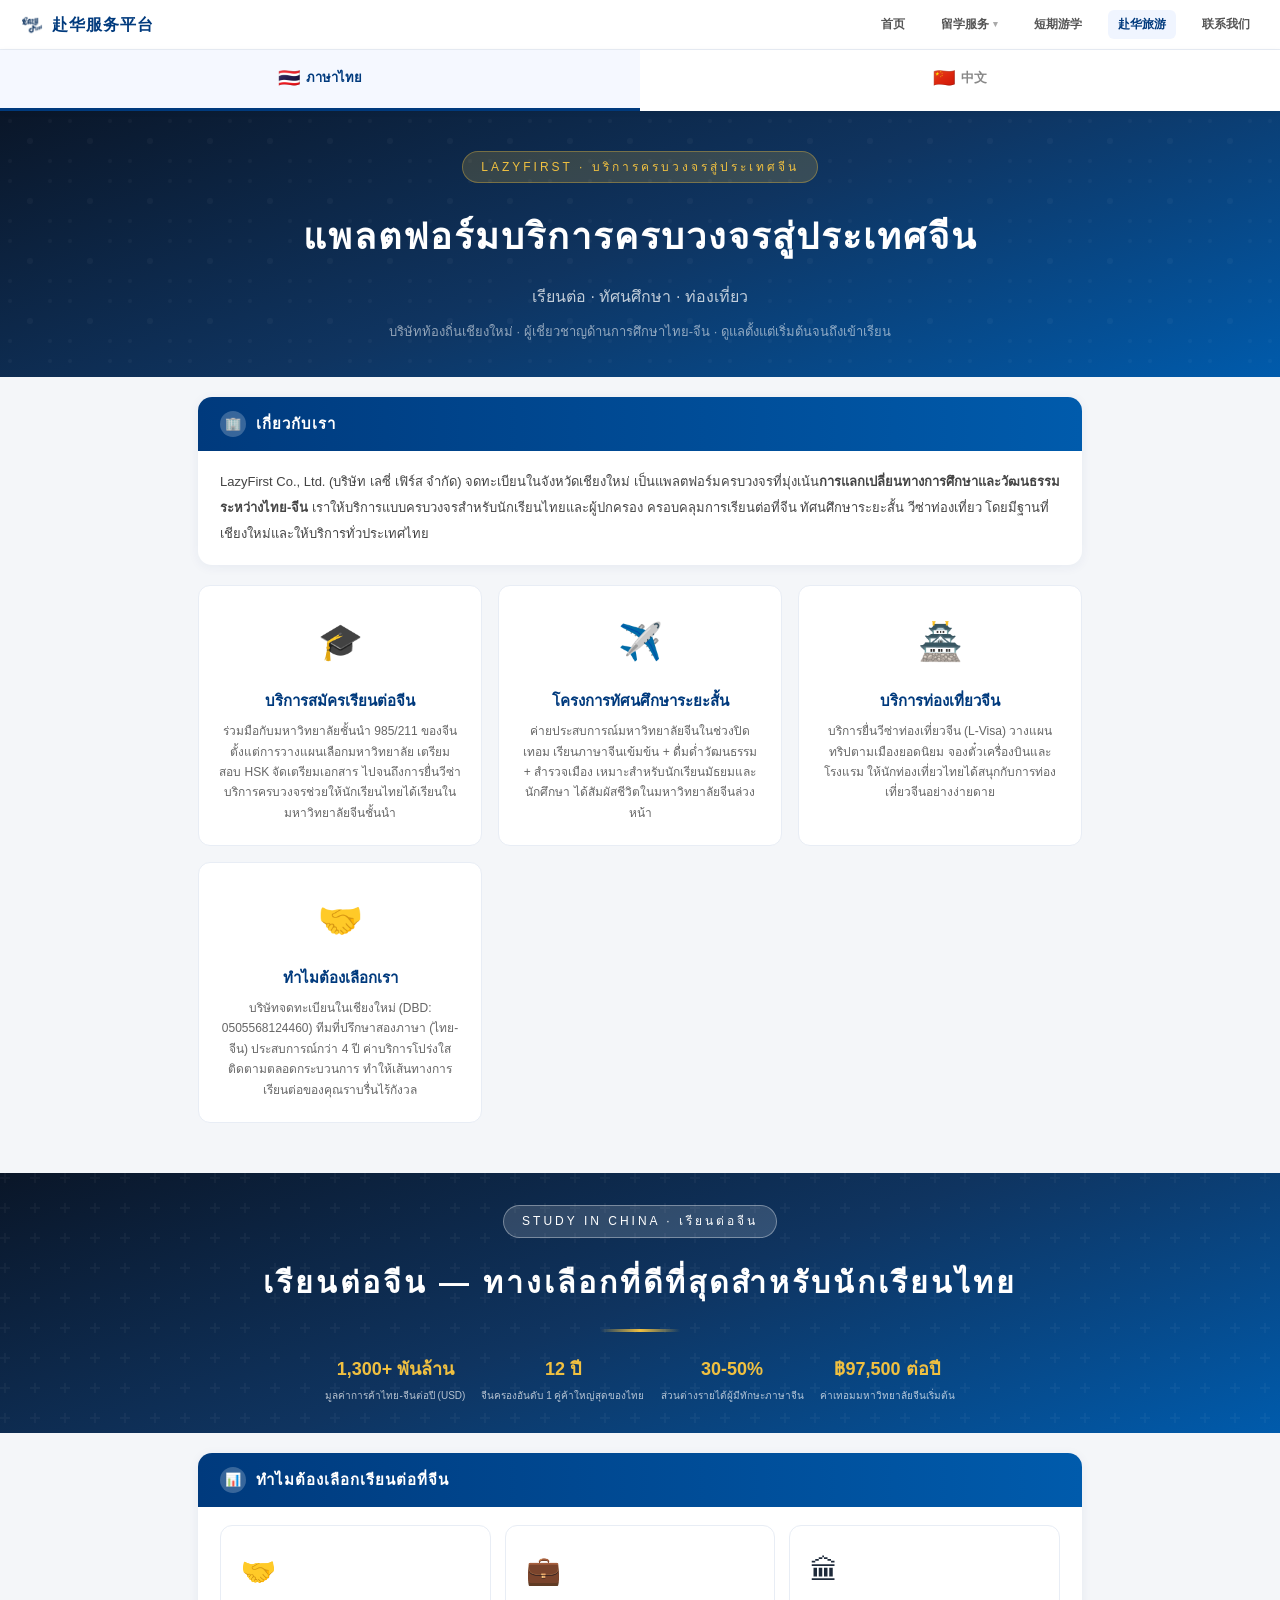
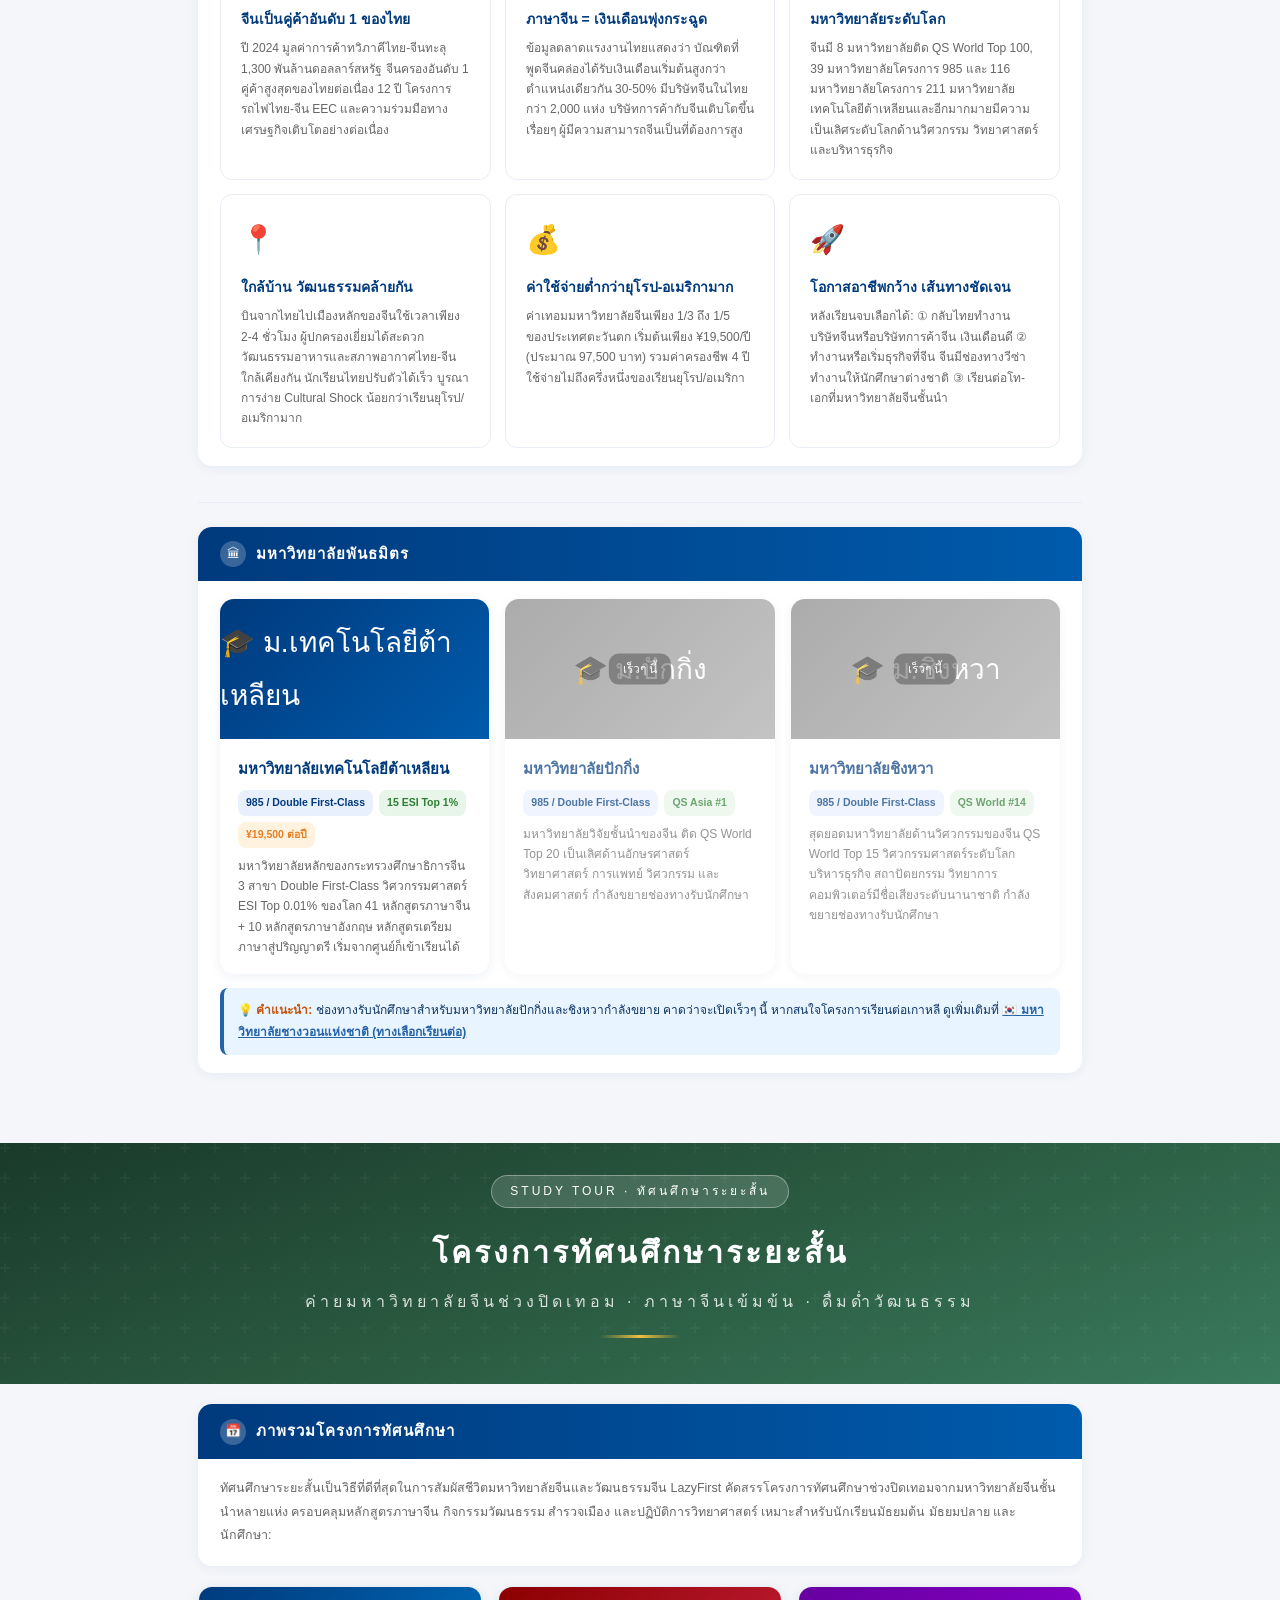
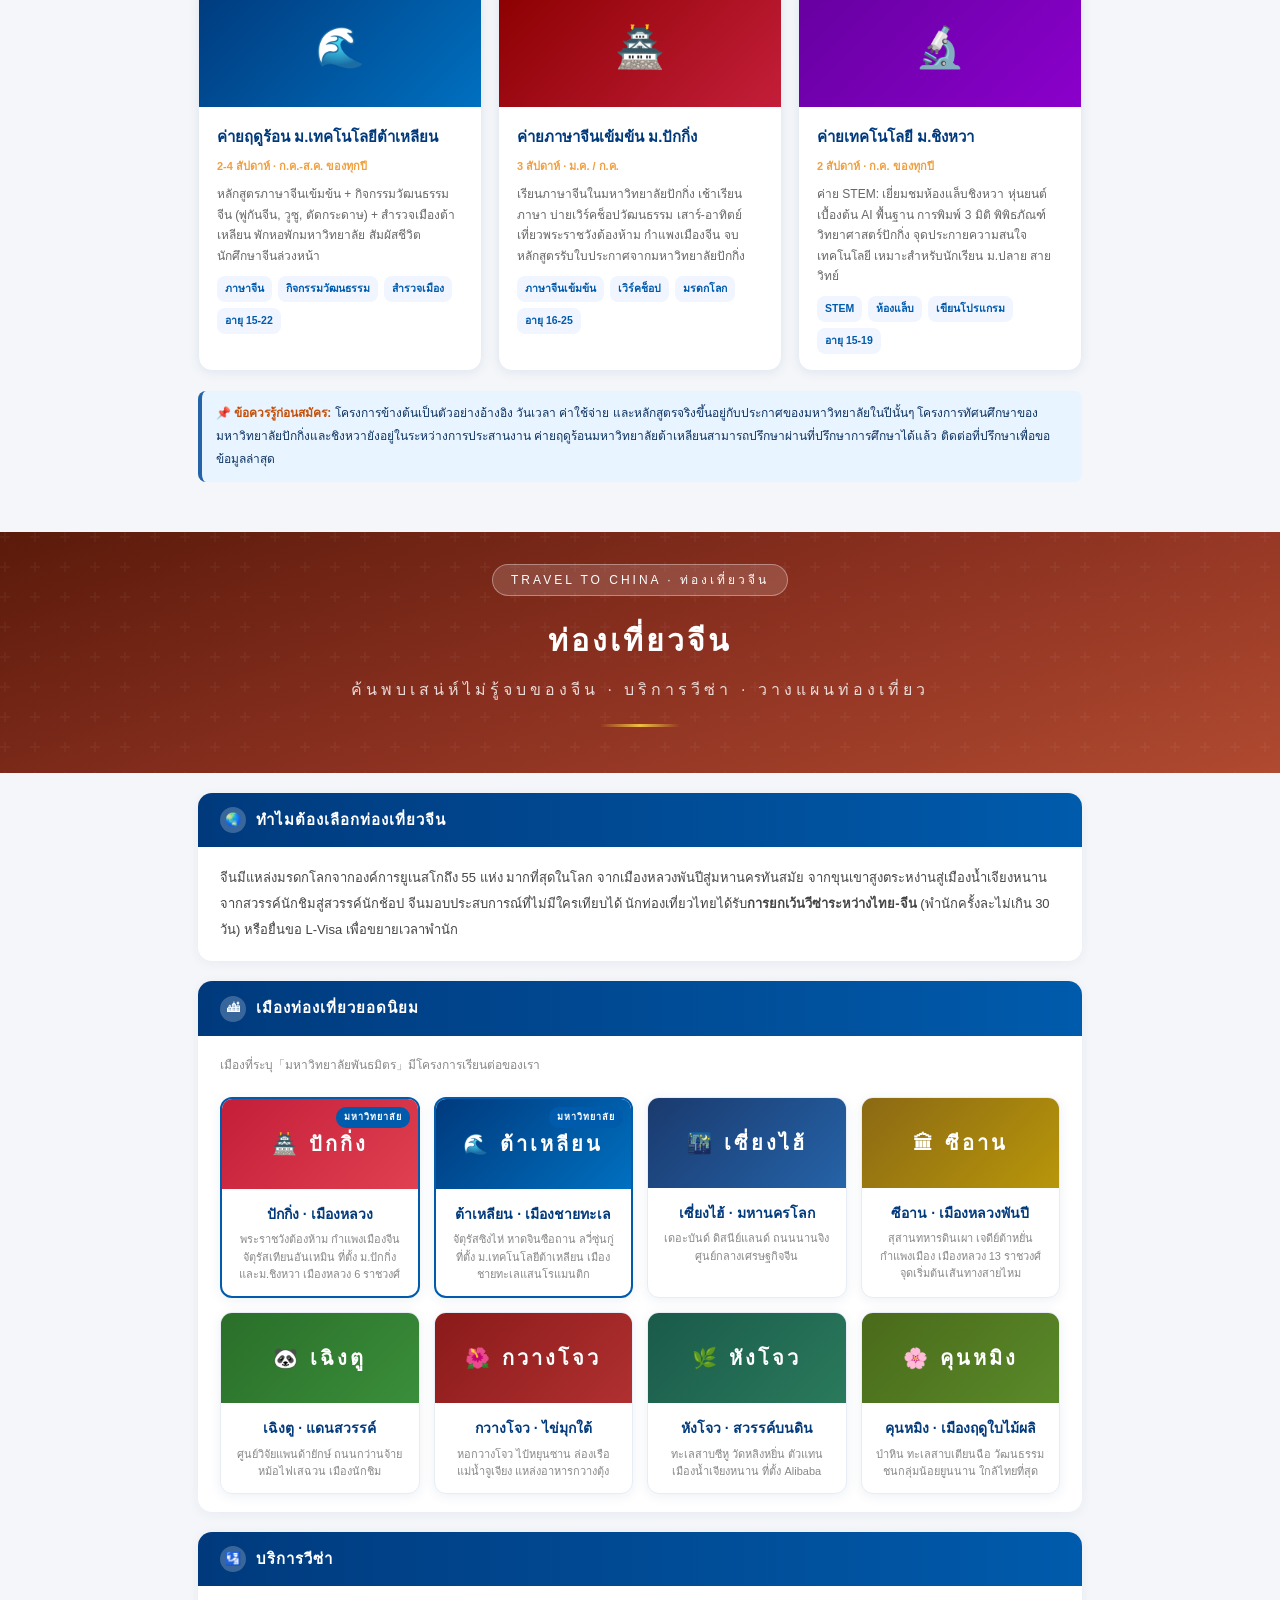
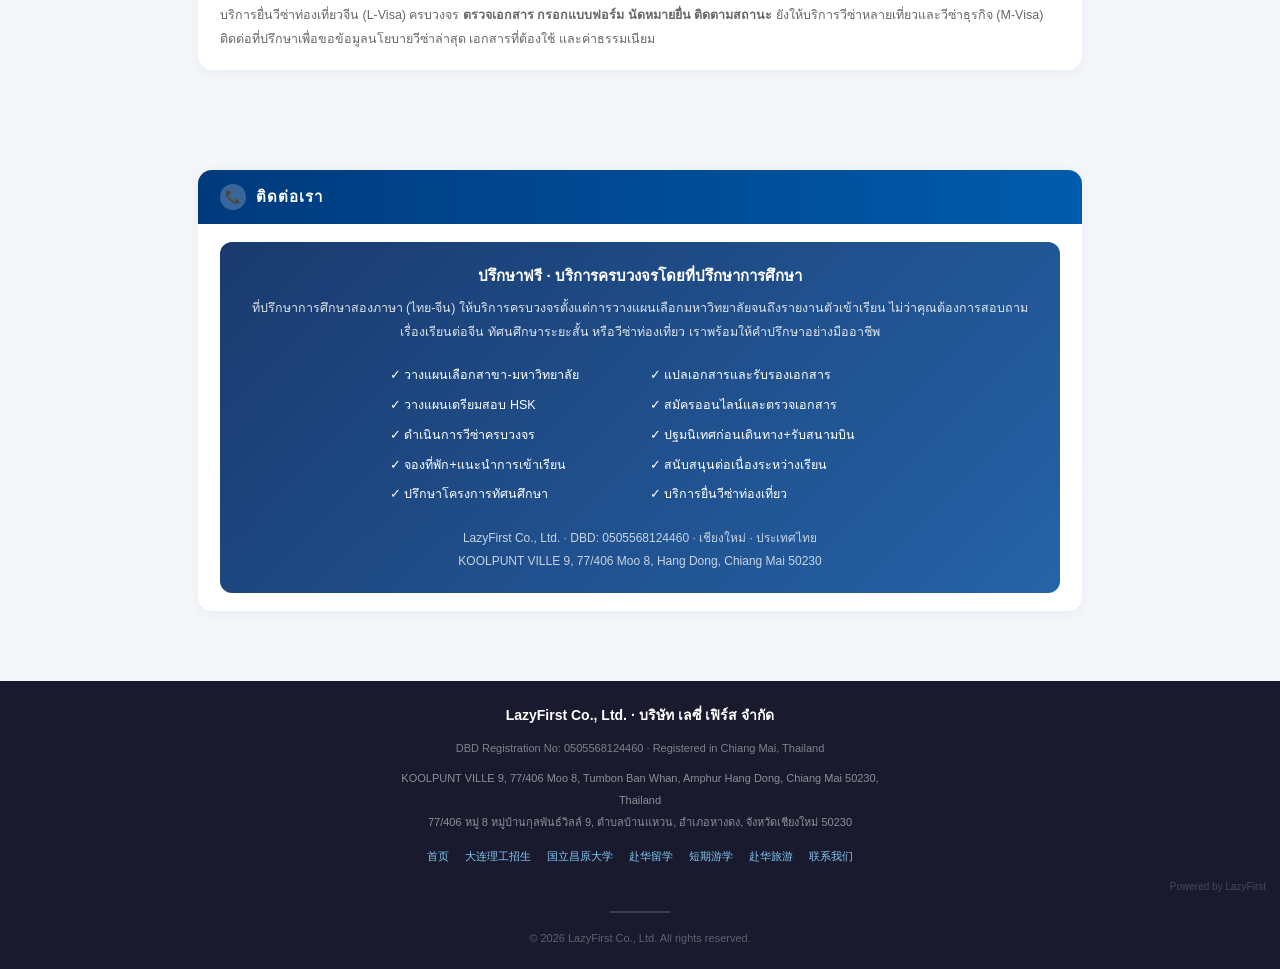
==== commit bcf23f0b: "中泰双语重构：导航下拉菜单、五大板块重组、移除英文 - 导航改为下拉菜单：留学服务 > 大连理工/北大/清华/更多>国立居昌 - 首页五大板块：公司介绍/留学服务/短期游学/赴华旅游/联系我们 - 三" ====
--- a/index.html
+++ b/index.html
@@ -3,29 +3,58 @@
 <head>
 <meta charset="UTF-8">
 <meta name="viewport" content="width=device-width,initial-scale=1.0">
-<title>赴华服务平台 — 留学 · 游学 · 签证 | LazyFirst Co., Ltd.</title>
-<meta name="description" content="LazyFirst Co., Ltd. เป็นแพลตฟอร์มบริการการศึกษาต่อประเทศจีนครบวงจร รับสมัครนักศึกษาไทยเข้าเรียนมหาวิทยาลัยชั้นนำของจีน บริการให้คำปรึกษาด้านการเรียน วีซ่า และการท่องเที่ยว">
-<meta name="keywords" content="เรียนต่อจีน, 留学中国, 大连理工, study in China, Thai students China, ที่ปรึกษาเรียนต่อจีน, 985 university, scholarship China">
-<meta property="og:title" content="赴华服务平台 — 留学 · 游学 · 签证 | LazyFirst">
-<meta property="og:description" content="一站式赴华留学服务，985名校直通车。大连理工大学等中国顶尖大学官方招生合作。">
+<title>แพลตฟอร์มบริการครบวงจรสู่ประเทศจีน — เรียนต่อ · ทัศนศึกษา · ท่องเที่ยว | LazyFirst</title>
+<meta name="description" content="LazyFirst บริการครบวงจรสู่ประเทศจีนสำหรับนักเรียนไทย เรียนต่อ ทัศนศึกษา ท่องเที่ยว ร่วมมือกับมหาวิทยาลัยต้าเหลียนและมหาวิทยาลัยชั้นนำของจีน บริษัทจดทะเบียนในเชียงใหม่">
+<meta property="og:title" content="แพลตฟอร์มบริการครบวงจรสู่ประเทศจีน — เรียนต่อ · ทัศนศึกษา · ท่องเที่ยว | LazyFirst">
+<meta property="og:description" content="บริษัทท้องถิ่นเชียงใหม่ ผู้เชี่ยวชาญด้านการเรียนต่อจีน (มหาวิทยาลัย 985/211) โครงการทัศนศึกษาระยะสั้น วีซ่าท่องเที่ยวจีน ที่ปรึกษาสองภาษาไทย-จีน">
 <meta property="og:type" content="website">
-<meta property="og:locale" content="th_TH">
 <link rel="stylesheet" href="css/style.css">
+<style>
+.section-divider{height:1px;background:#e8edf5;margin:36px 0 24px;}
+.co-grid{display:grid;grid-template-columns:repeat(auto-fit,minmax(240px,1fr));gap:16px;margin-top:20px;}
+.co-card{background:#fff;border-radius:12px;padding:22px 20px;border:1px solid #e8edf5;text-align:center;transition:all .2s;}
+.co-card:hover{border-color:#005bac;box-shadow:0 4px 16px rgba(0,58,125,.08);}
+.co-card .co-icon{font-size:36px;margin-bottom:10px;}
+.co-card h4{font-size:15px;font-weight:800;color:#003a7d;margin-bottom:6px;}
+.co-card p{font-size:12px;color:#666;line-height:1.7;}
+.benefit-grid{display:grid;grid-template-columns:repeat(auto-fit,minmax(260px,1fr));gap:14px;}
+.benefit-card{background:#fff;border-radius:12px;padding:18px 20px;border:1px solid #e8edf5;transition:all .2s;}
+.benefit-card:hover{border-color:#005bac;box-shadow:0 4px 16px rgba(0,58,125,.08);}
+.benefit-card .bf-icon{font-size:28px;margin-bottom:8px;}
+.benefit-card .bf-title{font-size:14px;font-weight:800;color:#003a7d;margin-bottom:6px;}
+.benefit-card .bf-desc{font-size:12px;color:#666;line-height:1.7;}
+.tour-grid{display:grid;grid-template-columns:repeat(auto-fit,minmax(280px,1fr));gap:16px;margin-top:20px;}
+.tour-card{background:#fff;border-radius:14px;overflow:hidden;box-shadow:0 2px 12px rgba(0,58,125,.08);border:1px solid #e8edf5;transition:all .2s;}
+.tour-card:hover{box-shadow:0 6px 24px rgba(0,58,125,.15);transform:translateY(-3px);}
+.tour-card .tc-img{height:120px;display:flex;align-items:center;justify-content:center;color:#fff;font-size:40px;position:relative;}
+.tour-card .tc-body{padding:16px 18px;}
+.tour-card .tc-body h4{font-size:15px;font-weight:800;color:#003a7d;margin-bottom:4px;}
+.tour-card .tc-body .tc-dur{font-size:11px;color:#f0a040;font-weight:700;margin-bottom:8px;}
+.tour-card .tc-body p{font-size:12px;color:#666;line-height:1.7;margin-bottom:10px;}
+.tour-card .tc-tags{display:flex;gap:6px;flex-wrap:wrap;}
+.tour-card .tc-tags span{font-size:10.5px;padding:3px 8px;border-radius:8px;font-weight:600;background:#f0f5ff;color:#005bac;}
+.city-grid{display:grid;grid-template-columns:repeat(auto-fit,minmax(170px,1fr));gap:14px;margin-top:20px;}
+.city-card{background:#fff;border-radius:12px;overflow:hidden;box-shadow:0 2px 12px rgba(0,58,125,.08);text-align:center;border:1px solid #e8edf5;transition:all .2s;position:relative;}
+.city-card:hover{box-shadow:0 6px 24px rgba(0,58,125,.15);transform:translateY(-3px);}
+.city-card.partner{border-color:#005bac;border-width:2px;}
+.city-card .cc-head{height:90px;display:flex;align-items:center;justify-content:center;color:#fff;font-size:20px;font-weight:800;letter-spacing:3px;}
+.city-card .cc-body{padding:12px 14px;}
+.city-card .cc-body .cc-name{font-size:14px;font-weight:800;color:#003a7d;margin-bottom:4px;}
+.city-card .cc-body .cc-desc{font-size:11px;color:#888;line-height:1.6;}
+.city-card .cc-tag{position:absolute;top:8px;right:8px;background:#005bac;color:#fff;font-size:9px;padding:2px 8px;border-radius:10px;font-weight:700;letter-spacing:1px;}
+.school-card.disabled{opacity:.7;pointer-events:none;position:relative;}
+.school-card.disabled .sc-img{background:linear-gradient(135deg,#888,#aaa)!important;}
+.school-card.disabled .sc-img::after{content:"即将上线";position:absolute;top:50%;left:50%;transform:translate(-50%,-50%);background:rgba(0,0,0,.5);color:#fff;font-size:12px;padding:4px 14px;border-radius:10px;}
+.sc-img{position:relative;}
+[lang="th"] .school-card.disabled .sc-img::after{content:"เร็วๆ นี้";}
+</style>
 <script type="application/ld+json">
 {
   "@context": "https://schema.org",
   "@type": "EducationalOrganization",
-  "name": "LazyFirst Co., Ltd.",
-  "alternateName": "บจก. เลซี่ เฟิร์ส",
-  "description": "赴华留学服务平台 — 泰国学生赴中国留学、游学、签证一站式服务",
-  "address": {
-    "@type": "PostalAddress",
-    "streetAddress": "77/406 Moo 8, Koolpunt Ville 9, Tumbon Ban Whan, Amphur Hang Dong",
-    "addressLocality": "Chiang Mai",
-    "postalCode": "50230",
-    "addressCountry": "TH"
-  },
-  "areaServed": "Thailand"
+  "name": "LazyFirst บริการครบวงจรสู่ประเทศจีน",
+  "description": "บริษัทจดทะเบียนในเชียงใหม่ ผู้เชี่ยวชาญด้านการศึกษาไทย-จีน บริการเรียนต่อจีน (985/211) ทัศนศึกษา วีซ่าท่องเที่ยว",
+  "address": {"@type": "PostalAddress","addressLocality": "Chiang Mai","addressCountry": "TH"}
 }
 </script>
 </head>
@@ -33,162 +62,689 @@
 
 <!-- ══ Brand Bar ══ -->
 <div class="brand-bar">
-  <a href="index.html" class="brand-logo"><img src="assets/logo.png" alt="LazyFirst" class="brand-logo-img">赴华服务平台</a>
+  <a href="#home" class="brand-logo"><img src="assets/logo.png" alt="LazyFirst" class="brand-logo-img">赴华服务平台</a>
   <div class="brand-nav">
-    <a href="index.html" class="active">首页</a>
-    <a href="schools/dlut.html">大连理工</a>
-    <a href="#services">服务项目</a>
+    <a href="#home" class="active">首页</a>
+    <div class="nav-dropdown">
+      <a href="#study">留学服务</a>
+      <div class="dropdown-menu">
+        <a href="schools/dlut.html">大连理工大学</a>
+        <a href="#" class="dd-disabled">北京大学</a>
+        <a href="#" class="dd-disabled">清华大学</a>
+        <div class="dd-divider"></div>
+        <div class="dropdown-sub">
+          <a href="#">更多 ▸</a>
+          <div class="submenu">
+            <a href="schools/gnu.html">🇰🇷 国立居昌大学</a>
+          </div>
+        </div>
+      </div>
+    </div>
+    <a href="#tours">短期游学</a>
+    <a href="#travel">赴华旅游</a>
     <a href="#contact">联系我们</a>
   </div>
 </div>
 
-<!-- ══ Hero ══ -->
-<div class="hero-portal">
-  <div class="hp-badge">LAZYFIRST · STUDY IN CHINA · 赴华服务</div>
-  <h1>赴华一站式服务平台</h1>
-  <div class="hp-sub">留学 · 游学 · 旅游</div>
-  <div class="hp-tagline">985名校直通车 ｜ 泰国学生专属通道 ｜ 从规划到入学全程陪伴</div>
-</div>
-
-<div class="container">
-
-  <!-- ══ Services ══ -->
-  <div class="section" id="services">
-    <div class="section-header"><div class="ic">🎯</div><h3>我们的服务</h3></div>
-    <div class="section-body">
-      <div class="services-grid">
-        <a href="schools/dlut.html" class="service-card sc-active">
-          <div class="sc-icon">🎓</div>
-          <h4>赴华留学</h4>
-          <p>泰国高中生→中国985/211大学本科。从选校规划、HSK备考、材料准备、网申代办到签证办理，全程一站式服务。</p>
-        </a>
-        <div class="service-card">
-          <div class="sc-icon">✈️</div>
-          <h4>短期游学</h4>
-          <p>寒暑假中国文化体验营、语言强化班、大学暑期学校。适合初中/高中生在假期体验中国校园生活。即将上线</p>
-        </div>
-        <div class="service-card">
-          <div class="sc-icon">🏯</div>
-          <h4>赴华旅游签证</h4>
-          <p>中国旅游签证（L签）代办、行程规划、机票酒店预订。为中国之行提供便利。即将上线</p>
-        </div>
-      </div>
-    </div>
-  </div>
-
-  <!-- ══ Partner Schools ══ -->
-  <div class="section">
-    <div class="section-header"><div class="ic">🏛</div><h3>合作院校</h3></div>
-    <div class="section-body">
-      <div class="school-grid">
-        <!-- DLUT -->
-        <a href="schools/dlut.html" class="school-card">
-          <div class="sc-img">🏫 大连理工大学</div>
-          <div class="sc-body">
-            <h4>大连理工大学 · DUT</h4>
-            <div class="sc-tags">
-              <span class="tag-985">985 / 双一流</span>
-              <span class="tag-qs">15 ESI 前1%</span>
-              <span class="tag-th">预科 + 本科</span>
-            </div>
-            <div class="sc-info">
-              中国教育部直属重点大学，机械工程全国第2。中文授课41个专业，英文授课10个专业。预本连读路径，零基础可入学。理工类年学费仅 ¥20,500。
-            </div>
-          </div>
-        </a>
-        <!-- Coming soon placeholder -->
-        <div class="school-card coming-soon" style="opacity:0.6;pointer-events:none;">
-          <div class="sc-img" style="background:linear-gradient(135deg,#555,#777);">🏛 更多院校</div>
-          <div class="sc-body">
-            <h4>更多合作院校即将上线</h4>
-            <div class="sc-tags"><span class="tag-985">筹备中</span></div>
-            <div class="sc-info">我们正在拓展更多中国顶尖大学的合作渠道，敬请期待。</div>
-          </div>
-        </div>
-      </div>
-    </div>
-  </div>
-
-  <!-- ══ Social Proof ══ -->
-  <div class="social-proof">
-    <h3>🇹🇭 泰国学生赴华留学 · 趋势数据</h3>
-    <div class="sp-stats">
-      <div class="sp-stat">
-        <div class="sp-num">#2</div>
-        <div class="sp-label">泰国是来华留学<br>第二大生源国</div>
-      </div>
-      <div class="sp-stat">
-        <div class="sp-num">28,608+</div>
-        <div class="sp-label">泰国在籍留学生<br>（疫情前峰值）</div>
-      </div>
-      <div class="sp-stat">
-        <div class="sp-num">7所</div>
-        <div class="sp-label">中国大学入选<br>THE世界百强</div>
-      </div>
-      <div class="sp-stat">
-        <div class="sp-num">60%</div>
-        <div class="sp-label">来华留学生<br>来自亚洲国家</div>
-      </div>
-    </div>
-    <p style="font-size:11px;color:#999;margin-top:12px;line-height:1.8;">
-      数据来源：中国教育部来华留学统计、The PIE News (2024.07)、Times Higher Education World Rankings 2024。<br>
-      中国拥有超过3,000所高等院校，来华留学生学费远低于欧美（年均约 ¥19,500–25,000 vs 欧美 £13,000–20,000+），性价比突出。<br>
-      <strong>中泰经贸关系持续深化，掌握中文+专业技能的泰国毕业生在东盟就业市场具有显著竞争优势。</strong>
-    </p>
-  </div>
-
-  <!-- ══ Why Us ══ -->
-  <div class="section">
-    <div class="section-header"><div class="ic">💪</div><h3>为什么选择我们</h3></div>
-    <div class="section-body">
-      <div class="highlight-grid">
-        <div class="highlight-card">
-          <div class="hc-icon">🏢</div>
-          <div class="hc-title">清迈实体公司</div>
-          <div class="hc-desc">LazyFirst Co., Ltd. 在泰国商务部正式注册（DBD: 0505568124460），清迈杭东区实体办公，让您放心托付。</div>
-        </div>
-        <div class="highlight-card">
-          <div class="hc-icon">🎯</div>
-          <div class="hc-title">专注中国名校</div>
-          <div class="hc-desc">聚焦985/211重点大学，不推野鸡学校。每所学校经过实地考察和官方渠道验证。</div>
-        </div>
-        <div class="highlight-card">
-          <div class="hc-icon">🗣</div>
-          <div class="hc-title">中泰双语服务</div>
-          <div class="hc-desc">顾问团队精通中文和泰语，既能与中方学校无缝沟通，也能让泰国学生和家长无障碍交流。</div>
-        </div>
-        <div class="highlight-card">
-          <div class="hc-icon">🔄</div>
-          <div class="hc-title">5年全程跟踪</div>
-          <div class="hc-desc">从申请到毕业，预科1年+本科4年全程跟踪服务。入学后的续签、注册、成绩反馈都有我们。</div>
-        </div>
-        <div class="highlight-card">
-          <div class="hc-icon">💰</div>
-          <div class="hc-title">透明收费</div>
-          <div class="hc-desc">服务费用明码标价，合同条款清晰。无隐形收费，不编造"奖学金""优先录取"等不存在的信息。</div>
-        </div>
-        <div class="highlight-card">
-          <div class="hc-icon">📋</div>
-          <div class="hc-title">全流程代办</div>
-          <div class="hc-desc">从选校规划到签证办理、行前培训到接机入学，12个环节全部有专业顾问协助，家长只需签字确认。</div>
-        </div>
-      </div>
-    </div>
-  </div>
-
-  <!-- ══ Contact ══ -->
-  <div class="section" id="contact">
-    <div class="section-header"><div class="ic">🤝</div><h3>联系我们</h3></div>
-    <div class="section-body">
-      <div class="agent-box">
-        <h4>免费咨询 · ปรึกษาฟรี</h4>
-        <p style="margin-bottom:14px;">如果您或您的孩子有意赴华留学，欢迎联系我们的留学顾问获取免费咨询服务。我们将根据学生的成绩、兴趣和预算，提供个性化的选校和专业规划方案。</p>
-        <p style="font-size:12px;color:#888;">请联系您的留学顾问了解更多详情 · ติดต่อที่ปรึกษาการศึกษาของท่านเพื่อขอรายละเอียดเพิ่มเติม</p>
-      </div>
-    </div>
-  </div>
-
-</div>
+<!-- ══ Language Switch ══ -->
+<div class="lang-bar" style="position:sticky;top:0;z-index:150;margin:0;border-radius:0;box-shadow:0 1px 6px rgba(0,0,0,.06);">
+  <div class="lang-btn active" data-lang="th"><span class="flag">🇹🇭</span>ภาษาไทย</div>
+  <div class="lang-btn" data-lang="zh"><span class="flag">🇨🇳</span>中文</div>
+</div>
+
+<!-- ═══ Thai Panel (default) ═══ -->
+<div class="panel active" id="panel-th" lang="th">
+
+<!-- ══ #home — หน้าแรก ══ -->
+<div id="home">
+  <div class="hero-portal">
+    <div class="hp-badge">LAZYFIRST · บริการครบวงจรสู่ประเทศจีน</div>
+    <h1>แพลตฟอร์มบริการครบวงจรสู่ประเทศจีน</h1>
+    <div class="hp-sub">เรียนต่อ · ทัศนศึกษา · ท่องเที่ยว</div>
+    <div class="hp-tagline">บริษัทท้องถิ่นเชียงใหม่ · ผู้เชี่ยวชาญด้านการศึกษาไทย-จีน · ดูแลตั้งแต่เริ่มต้นจนถึงเข้าเรียน</div>
+  </div>
+
+  <div class="container">
+    <div class="section" style="margin-top:20px;">
+      <div class="section-header"><div class="ic">🏢</div><h3>เกี่ยวกับเรา</h3></div>
+      <div class="section-body">
+        <p style="font-size:13px;color:#444;line-height:2;">LazyFirst Co., Ltd. (บริษัท เลซี่ เฟิร์ส จำกัด) จดทะเบียนในจังหวัดเชียงใหม่ เป็นแพลตฟอร์มครบวงจรที่มุ่งเน้น<strong>การแลกเปลี่ยนทางการศึกษาและวัฒนธรรมระหว่างไทย-จีน</strong> เราให้บริการแบบครบวงจรสำหรับนักเรียนไทยและผู้ปกครอง ครอบคลุมการเรียนต่อที่จีน ทัศนศึกษาระยะสั้น วีซ่าท่องเที่ยว โดยมีฐานที่เชียงใหม่และให้บริการทั่วประเทศไทย</p>
+      </div>
+    </div>
+
+    <div class="co-grid">
+      <div class="co-card">
+        <div class="co-icon">🎓</div>
+        <h4>บริการสมัครเรียนต่อจีน</h4>
+        <p>ร่วมมือกับมหาวิทยาลัยชั้นนำ 985/211 ของจีน ตั้งแต่การวางแผนเลือกมหาวิทยาลัย เตรียมสอบ HSK จัดเตรียมเอกสาร ไปจนถึงการยื่นวีซ่า บริการครบวงจรช่วยให้นักเรียนไทยได้เรียนในมหาวิทยาลัยจีนชั้นนำ</p>
+      </div>
+      <div class="co-card">
+        <div class="co-icon">✈️</div>
+        <h4>โครงการทัศนศึกษาระยะสั้น</h4>
+        <p>ค่ายประสบการณ์มหาวิทยาลัยจีนในช่วงปิดเทอม เรียนภาษาจีนเข้มข้น + ดื่มด่ำวัฒนธรรม + สำรวจเมือง เหมาะสำหรับนักเรียนมัธยมและนักศึกษา ได้สัมผัสชีวิตในมหาวิทยาลัยจีนล่วงหน้า</p>
+      </div>
+      <div class="co-card">
+        <div class="co-icon">🏯</div>
+        <h4>บริการท่องเที่ยวจีน</h4>
+        <p>บริการยื่นวีซ่าท่องเที่ยวจีน (L-Visa) วางแผนทริปตามเมืองยอดนิยม จองตั๋วเครื่องบินและโรงแรม ให้นักท่องเที่ยวไทยได้สนุกกับการท่องเที่ยวจีนอย่างง่ายดาย</p>
+      </div>
+      <div class="co-card">
+        <div class="co-icon">🤝</div>
+        <h4>ทำไมต้องเลือกเรา</h4>
+        <p>บริษัทจดทะเบียนในเชียงใหม่ (DBD: 0505568124460) ทีมที่ปรึกษาสองภาษา (ไทย-จีน) ประสบการณ์กว่า 4 ปี ค่าบริการโปร่งใส ติดตามตลอดกระบวนการ ทำให้เส้นทางการเรียนต่อของคุณราบรื่นไร้กังวล</p>
+      </div>
+    </div>
+  </div>
+</div>
+
+<!-- ══ #study — บริการเรียนต่อ ══ -->
+<div id="study">
+  <div class="cover" style="background:linear-gradient(160deg,#0a1628 0%,#0f3460 50%,#005bac 100%);">
+    <div class="cover-badge">STUDY IN CHINA · เรียนต่อจีน</div>
+    <h1>เรียนต่อจีน — ทางเลือกที่ดีที่สุดสำหรับนักเรียนไทย</h1>
+    <div class="cover-divider"></div>
+    <div class="cover-stats">
+      <div class="s"><div class="n">1,300+ พันล้าน</div><div class="l">มูลค่าการค้าไทย-จีนต่อปี (USD)</div></div>
+      <div class="s"><div class="n">12 ปี</div><div class="l">จีนครองอันดับ 1 คู่ค้าใหญ่สุดของไทย</div></div>
+      <div class="s"><div class="n">30-50%</div><div class="l">ส่วนต่างรายได้ผู้มีทักษะภาษาจีน</div></div>
+      <div class="s"><div class="n">฿97,500 ต่อปี</div><div class="l">ค่าเทอมมหาวิทยาลัยจีนเริ่มต้น</div></div>
+    </div>
+  </div>
+
+  <div class="container">
+    <div class="section" style="margin-top:20px;">
+      <div class="section-header"><div class="ic">📊</div><h3>ทำไมต้องเลือกเรียนต่อที่จีน</h3></div>
+      <div class="section-body">
+        <div class="benefit-grid">
+          <div class="benefit-card">
+            <div class="bf-icon">🤝</div>
+            <div class="bf-title">จีนเป็นคู่ค้าอันดับ 1 ของไทย</div>
+            <div class="bf-desc">ปี 2024 มูลค่าการค้าทวิภาคีไทย-จีนทะลุ 1,300 พันล้านดอลลาร์สหรัฐ จีนครองอันดับ 1 คู่ค้าสูงสุดของไทยต่อเนื่อง 12 ปี โครงการรถไฟไทย-จีน EEC และความร่วมมือทางเศรษฐกิจเติบโตอย่างต่อเนื่อง</div>
+          </div>
+          <div class="benefit-card">
+            <div class="bf-icon">💼</div>
+            <div class="bf-title">ภาษาจีน = เงินเดือนพุ่งกระฉูด</div>
+            <div class="bf-desc">ข้อมูลตลาดแรงงานไทยแสดงว่า บัณฑิตที่พูดจีนคล่องได้รับเงินเดือนเริ่มต้นสูงกว่าตำแหน่งเดียวกัน 30-50% มีบริษัทจีนในไทยกว่า 2,000 แห่ง บริษัทการค้ากับจีนเติบโตขึ้นเรื่อยๆ ผู้มีความสามารถจีนเป็นที่ต้องการสูง</div>
+          </div>
+          <div class="benefit-card">
+            <div class="bf-icon">🏛</div>
+            <div class="bf-title">มหาวิทยาลัยระดับโลก</div>
+            <div class="bf-desc">จีนมี 8 มหาวิทยาลัยติด QS World Top 100, 39 มหาวิทยาลัยโครงการ 985 และ 116 มหาวิทยาลัยโครงการ 211 มหาวิทยาลัยเทคโนโลยีต้าเหลียนและอีกมากมายมีความเป็นเลิศระดับโลกด้านวิศวกรรม วิทยาศาสตร์ และบริหารธุรกิจ</div>
+          </div>
+          <div class="benefit-card">
+            <div class="bf-icon">📍</div>
+            <div class="bf-title">ใกล้บ้าน วัฒนธรรมคล้ายกัน</div>
+            <div class="bf-desc">บินจากไทยไปเมืองหลักของจีนใช้เวลาเพียง 2-4 ชั่วโมง ผู้ปกครองเยี่ยมได้สะดวก วัฒนธรรมอาหารและสภาพอากาศไทย-จีนใกล้เคียงกัน นักเรียนไทยปรับตัวได้เร็ว บูรณาการง่าย Cultural Shock น้อยกว่าเรียนยุโรป/อเมริกามาก</div>
+          </div>
+          <div class="benefit-card">
+            <div class="bf-icon">💰</div>
+            <div class="bf-title">ค่าใช้จ่ายต่ำกว่ายุโรป-อเมริกามาก</div>
+            <div class="bf-desc">ค่าเทอมมหาวิทยาลัยจีนเพียง 1/3 ถึง 1/5 ของประเทศตะวันตก เริ่มต้นเพียง ¥19,500/ปี (ประมาณ 97,500 บาท) รวมค่าครองชีพ 4 ปีใช้จ่ายไม่ถึงครึ่งหนึ่งของเรียนยุโรป/อเมริกา</div>
+          </div>
+          <div class="benefit-card">
+            <div class="bf-icon">🚀</div>
+            <div class="bf-title">โอกาสอาชีพกว้าง เส้นทางชัดเจน</div>
+            <div class="bf-desc">หลังเรียนจบเลือกได้: ① กลับไทยทำงานบริษัทจีนหรือบริษัทการค้าจีน เงินเดือนดี ② ทำงานหรือเริ่มธุรกิจที่จีน จีนมีช่องทางวีซ่าทำงานให้นักศึกษาต่างชาติ ③ เรียนต่อโท-เอกที่มหาวิทยาลัยจีนชั้นนำ</div>
+          </div>
+        </div>
+      </div>
+    </div>
+
+    <div class="section-divider"></div>
+
+    <div class="section">
+      <div class="section-header"><div class="ic">🏛</div><h3>มหาวิทยาลัยพันธมิตร</h3></div>
+      <div class="section-body">
+        <div class="school-grid">
+          <a href="schools/dlut.html" class="school-card">
+            <div class="sc-img" style="background:linear-gradient(135deg,#003a7d,#005bac);">🎓 ม.เทคโนโลยีต้าเหลียน</div>
+            <div class="sc-body">
+              <h4>มหาวิทยาลัยเทคโนโลยีต้าเหลียน</h4>
+              <div class="sc-tags">
+                <span class="tag-985">985 / Double First-Class</span>
+                <span class="tag-qs">15 ESI Top 1%</span>
+                <span class="tag-th">¥19,500 ต่อปี</span>
+              </div>
+              <div class="sc-info">มหาวิทยาลัยหลักของกระทรวงศึกษาธิการจีน 3 สาขา Double First-Class วิศวกรรมศาสตร์ ESI Top 0.01% ของโลก 41 หลักสูตรภาษาจีน + 10 หลักสูตรภาษาอังกฤษ หลักสูตรเตรียมภาษาสู่ปริญญาตรี เริ่มจากศูนย์ก็เข้าเรียนได้</div>
+            </div>
+          </a>
+          <div class="school-card disabled">
+            <div class="sc-img" style="background:linear-gradient(135deg,#8b0000,#c41e3a);">🎓 ม.ปักกิ่ง</div>
+            <div class="sc-body">
+              <h4>มหาวิทยาลัยปักกิ่ง</h4>
+              <div class="sc-tags">
+                <span class="tag-985">985 / Double First-Class</span>
+                <span class="tag-qs">QS Asia #1</span>
+              </div>
+              <div class="sc-info">มหาวิทยาลัยวิจัยชั้นนำของจีน ติด QS World Top 20 เป็นเลิศด้านอักษรศาสตร์ วิทยาศาสตร์ การแพทย์ วิศวกรรม และสังคมศาสตร์ กำลังขยายช่องทางรับนักศึกษา</div>
+            </div>
+          </div>
+          <div class="school-card disabled">
+            <div class="sc-img" style="background:linear-gradient(135deg,#6600a0,#8b00cc);">🎓 ม.ชิงหวา</div>
+            <div class="sc-body">
+              <h4>มหาวิทยาลัยชิงหวา</h4>
+              <div class="sc-tags">
+                <span class="tag-985">985 / Double First-Class</span>
+                <span class="tag-qs">QS World #14</span>
+              </div>
+              <div class="sc-info">สุดยอดมหาวิทยาลัยด้านวิศวกรรมของจีน QS World Top 15 วิศวกรรมศาสตร์ระดับโลก บริหารธุรกิจ สถาปัตยกรรม วิทยาการคอมพิวเตอร์มีชื่อเสียงระดับนานาชาติ กำลังขยายช่องทางรับนักศึกษา</div>
+            </div>
+          </div>
+        </div>
+        <div class="alert alert-info" style="margin-top:14px;">
+          <strong>💡 คำแนะนำ:</strong> ช่องทางรับนักศึกษาสำหรับมหาวิทยาลัยปักกิ่งและชิงหวากำลังขยาย คาดว่าจะเปิดเร็วๆ นี้ หากสนใจโครงการเรียนต่อเกาหลี ดูเพิ่มเติมที่ <a href="schools/gnu.html" style="color:#2563a8;font-weight:700;">🇰🇷 มหาวิทยาลัยชางวอนแห่งชาติ (ทางเลือกเรียนต่อ)</a>
+        </div>
+      </div>
+    </div>
+  </div>
+</div>
+
+<!-- ══ #tours — ทัศนศึกษาระยะสั้น ══ -->
+<div id="tours">
+  <div class="cover" style="background:linear-gradient(160deg,#1a3a2a 0%,#2a5a40 50%,#3a7a5c 100%);">
+    <div class="cover-badge">STUDY TOUR · ทัศนศึกษาระยะสั้น</div>
+    <h1>โครงการทัศนศึกษาระยะสั้น</h1>
+    <h2>ค่ายมหาวิทยาลัยจีนช่วงปิดเทอม · ภาษาจีนเข้มข้น · ดื่มด่ำวัฒนธรรม</h2>
+    <div class="cover-divider"></div>
+  </div>
+
+  <div class="container">
+    <div class="section" style="margin-top:20px;">
+      <div class="section-header"><div class="ic">📅</div><h3>ภาพรวมโครงการทัศนศึกษา</h3></div>
+      <div class="section-body">
+        <p style="font-size:12.5px;color:#666;line-height:1.9;">ทัศนศึกษาระยะสั้นเป็นวิธีที่ดีที่สุดในการสัมผัสชีวิตมหาวิทยาลัยจีนและวัฒนธรรมจีน LazyFirst คัดสรรโครงการทัศนศึกษาช่วงปิดเทอมจากมหาวิทยาลัยจีนชั้นนำหลายแห่ง ครอบคลุมหลักสูตรภาษาจีน กิจกรรมวัฒนธรรม สำรวจเมือง และปฏิบัติการวิทยาศาสตร์ เหมาะสำหรับนักเรียนมัธยมต้น มัธยมปลาย และนักศึกษา:</p>
+      </div>
+    </div>
+
+    <div class="tour-grid">
+      <div class="tour-card">
+        <div class="tc-img" style="background:linear-gradient(135deg,#003a7d,#0070c0);">🌊</div>
+        <div class="tc-body">
+          <h4>ค่ายฤดูร้อน ม.เทคโนโลยีต้าเหลียน</h4>
+          <div class="tc-dur">2-4 สัปดาห์ · ก.ค.-ส.ค. ของทุกปี</div>
+          <p>หลักสูตรภาษาจีนเข้มข้น + กิจกรรมวัฒนธรรมจีน (พู่กันจีน, วูซู, ตัดกระดาษ) + สำรวจเมืองต้าเหลียน พักหอพักมหาวิทยาลัย สัมผัสชีวิตนักศึกษาจีนล่วงหน้า</p>
+          <div class="tc-tags">
+            <span>ภาษาจีน</span><span>กิจกรรมวัฒนธรรม</span><span>สำรวจเมือง</span><span>อายุ 15-22</span>
+          </div>
+        </div>
+      </div>
+
+      <div class="tour-card">
+        <div class="tc-img" style="background:linear-gradient(135deg,#8b0000,#c41e3a);">🏯</div>
+        <div class="tc-body">
+          <h4>ค่ายภาษาจีนเข้มข้น ม.ปักกิ่ง</h4>
+          <div class="tc-dur">3 สัปดาห์ · ม.ค. / ก.ค.</div>
+          <p>เรียนภาษาจีนในมหาวิทยาลัยปักกิ่ง เช้าเรียนภาษา บ่ายเวิร์คช็อปวัฒนธรรม เสาร์-อาทิตย์เที่ยวพระราชวังต้องห้าม กำแพงเมืองจีน จบหลักสูตรรับใบประกาศจากมหาวิทยาลัยปักกิ่ง</p>
+          <div class="tc-tags">
+            <span>ภาษาจีนเข้มข้น</span><span>เวิร์คช็อป</span><span>มรดกโลก</span><span>อายุ 16-25</span>
+          </div>
+        </div>
+      </div>
+
+      <div class="tour-card">
+        <div class="tc-img" style="background:linear-gradient(135deg,#6600a0,#8b00cc);">🔬</div>
+        <div class="tc-body">
+          <h4>ค่ายเทคโนโลยี ม.ชิงหวา</h4>
+          <div class="tc-dur">2 สัปดาห์ · ก.ค. ของทุกปี</div>
+          <p>ค่าย STEM: เยี่ยมชมห้องแล็บชิงหวา หุ่นยนต์เบื้องต้น AI พื้นฐาน การพิมพ์ 3 มิติ พิพิธภัณฑ์วิทยาศาสตร์ปักกิ่ง จุดประกายความสนใจเทคโนโลยี เหมาะสำหรับนักเรียน ม.ปลาย สายวิทย์</p>
+          <div class="tc-tags">
+            <span>STEM</span><span>ห้องแล็บ</span><span>เขียนโปรแกรม</span><span>อายุ 15-19</span>
+          </div>
+        </div>
+      </div>
+    </div>
+
+    <div class="alert alert-info" style="margin-top:20px;">
+      <strong>📌 ข้อควรรู้ก่อนสมัคร:</strong> โครงการข้างต้นเป็นตัวอย่างอ้างอิง วันเวลา ค่าใช้จ่าย และหลักสูตรจริงขึ้นอยู่กับประกาศของมหาวิทยาลัยในปีนั้นๆ โครงการทัศนศึกษาของมหาวิทยาลัยปักกิ่งและชิงหวายังอยู่ในระหว่างการประสานงาน ค่ายฤดูร้อนมหาวิทยาลัยต้าเหลียนสามารถปรึกษาผ่านที่ปรึกษาการศึกษาได้แล้ว ติดต่อที่ปรึกษาเพื่อขอข้อมูลล่าสุด
+    </div>
+  </div>
+</div>
+
+<!-- ══ #travel — ท่องเที่ยวจีน ══ -->
+<div id="travel">
+  <div class="cover" style="background:linear-gradient(160deg,#5a1a0a 0%,#8a3020 50%,#b04a30 100%);">
+    <div class="cover-badge">TRAVEL TO CHINA · ท่องเที่ยวจีน</div>
+    <h1>ท่องเที่ยวจีน</h1>
+    <h2>ค้นพบเสน่ห์ไม่รู้จบของจีน · บริการวีซ่า · วางแผนท่องเที่ยว</h2>
+    <div class="cover-divider"></div>
+  </div>
+
+  <div class="container">
+    <div class="section" style="margin-top:20px;">
+      <div class="section-header"><div class="ic">🌏</div><h3>ทำไมต้องเลือกท่องเที่ยวจีน</h3></div>
+      <div class="section-body">
+        <p style="font-size:13px;color:#444;line-height:2;">จีนมีแหล่งมรดกโลกจากองค์การยูเนสโกถึง 55 แห่ง มากที่สุดในโลก จากเมืองหลวงพันปีสู่มหานครทันสมัย จากขุนเขาสูงตระหง่านสู่เมืองน้ำเจียงหนาน จากสวรรค์นักชิมสู่สวรรค์นักช้อป จีนมอบประสบการณ์ที่ไม่มีใครเทียบได้ นักท่องเที่ยวไทยได้รับ<strong>การยกเว้นวีซ่าระหว่างไทย-จีน</strong> (พำนักครั้งละไม่เกิน 30 วัน) หรือยื่นขอ L-Visa เพื่อขยายเวลาพำนัก</p>
+      </div>
+    </div>
+
+    <div class="section" style="margin-top:20px;">
+      <div class="section-header"><div class="ic">🏙</div><h3>เมืองท่องเที่ยวยอดนิยม</h3></div>
+      <div class="section-body">
+        <p style="font-size:12px;color:#888;margin-bottom:14px;">เมืองที่ระบุ「มหาวิทยาลัยพันธมิตร」มีโครงการเรียนต่อของเรา</p>
+        <div class="city-grid">
+          <div class="city-card partner">
+            <div class="cc-tag">มหาวิทยาลัย</div>
+            <div class="cc-head" style="background:linear-gradient(135deg,#c41e3a,#e04050);">🏯 ปักกิ่ง</div>
+            <div class="cc-body">
+              <div class="cc-name">ปักกิ่ง · เมืองหลวง</div>
+              <div class="cc-desc">พระราชวังต้องห้าม กำแพงเมืองจีน จัตุรัสเทียนอันเหมิน ที่ตั้ง ม.ปักกิ่งและม.ชิงหวา เมืองหลวง 6 ราชวงศ์</div>
+            </div>
+          </div>
+          <div class="city-card partner">
+            <div class="cc-tag">มหาวิทยาลัย</div>
+            <div class="cc-head" style="background:linear-gradient(135deg,#003a7d,#0070c0);">🌊 ต้าเหลียน</div>
+            <div class="cc-body">
+              <div class="cc-name">ต้าเหลียน · เมืองชายทะเล</div>
+              <div class="cc-desc">จัตุรัสซิงไห่ หาดจินซือถาน ลวี่ซุ่นกู่ ที่ตั้ง ม.เทคโนโลยีต้าเหลียน เมืองชายทะเลแสนโรแมนติก</div>
+            </div>
+          </div>
+          <div class="city-card">
+            <div class="cc-head" style="background:linear-gradient(135deg,#1a3a6e,#2563a8);">🌃 เซี่ยงไฮ้</div>
+            <div class="cc-body">
+              <div class="cc-name">เซี่ยงไฮ้ · มหานครโลก</div>
+              <div class="cc-desc">เดอะบันด์ ดิสนีย์แลนด์ ถนนนานจิง ศูนย์กลางเศรษฐกิจจีน</div>
+            </div>
+          </div>
+          <div class="city-card">
+            <div class="cc-head" style="background:linear-gradient(135deg,#8b6914,#b8960a);">🏛 ซีอาน</div>
+            <div class="cc-body">
+              <div class="cc-name">ซีอาน · เมืองหลวงพันปี</div>
+              <div class="cc-desc">สุสานทหารดินเผา เจดีย์ต้าหยั่น กำแพงเมือง เมืองหลวง 13 ราชวงศ์ จุดเริ่มต้นเส้นทางสายไหม</div>
+            </div>
+          </div>
+          <div class="city-card">
+            <div class="cc-head" style="background:linear-gradient(135deg,#2a6e2a,#3a8e3a);">🐼 เฉิงตู</div>
+            <div class="cc-body">
+              <div class="cc-name">เฉิงตู · แดนสวรรค์</div>
+              <div class="cc-desc">ศูนย์วิจัยแพนด้ายักษ์ ถนนกว่านจ้าย หม้อไฟเสฉวน เมืองนักชิม</div>
+            </div>
+          </div>
+          <div class="city-card">
+            <div class="cc-head" style="background:linear-gradient(135deg,#8b1a1a,#b03030);">🌺 กวางโจว</div>
+            <div class="cc-body">
+              <div class="cc-name">กวางโจว · ไข่มุกใต้</div>
+              <div class="cc-desc">หอกวางโจว ไป๋หยุนซาน ล่องเรือแม่น้ำจูเจียง แหล่งอาหารกวางตุ้ง</div>
+            </div>
+          </div>
+          <div class="city-card">
+            <div class="cc-head" style="background:linear-gradient(135deg,#1a5a4a,#2a7a5c);">🌿 หังโจว</div>
+            <div class="cc-body">
+              <div class="cc-name">หังโจว · สวรรค์บนดิน</div>
+              <div class="cc-desc">ทะเลสาบซีหู วัดหลิงหยิ่น ตัวแทนเมืองน้ำเจียงหนาน ที่ตั้ง Alibaba</div>
+            </div>
+          </div>
+          <div class="city-card">
+            <div class="cc-head" style="background:linear-gradient(135deg,#4a6a1a,#5a8a2a);">🌸 คุนหมิง</div>
+            <div class="cc-body">
+              <div class="cc-name">คุนหมิง · เมืองฤดูใบไม้ผลิ</div>
+              <div class="cc-desc">ป่าหิน ทะเลสาบเตียนฉือ วัฒนธรรมชนกลุ่มน้อยยูนนาน ใกล้ไทยที่สุด</div>
+            </div>
+          </div>
+        </div>
+      </div>
+    </div>
+
+    <div class="section" style="margin-top:20px;">
+      <div class="section-header"><div class="ic">🛂</div><h3>บริการวีซ่า</h3></div>
+      <div class="section-body">
+        <p style="font-size:12.5px;color:#666;line-height:1.9;">บริการยื่นวีซ่าท่องเที่ยวจีน (L-Visa) ครบวงจร <strong>ตรวจเอกสาร กรอกแบบฟอร์ม นัดหมายยื่น ติดตามสถานะ</strong> ยังให้บริการวีซ่าหลายเที่ยวและวีซ่าธุรกิจ (M-Visa) ติดต่อที่ปรึกษาเพื่อขอข้อมูลนโยบายวีซ่าล่าสุด เอกสารที่ต้องใช้ และค่าธรรมเนียม</p>
+      </div>
+    </div>
+  </div>
+</div>
+
+<!-- ══ #contact — ติดต่อเรา ══ -->
+<div id="contact">
+  <div class="container" style="margin-top:30px;">
+    <div class="section">
+      <div class="section-header"><div class="ic">📞</div><h3>ติดต่อเรา</h3></div>
+      <div class="section-body">
+        <div class="agent-box">
+          <h4>ปรึกษาฟรี · บริการครบวงจรโดยที่ปรึกษาการศึกษา</h4>
+          <p style="margin-bottom:20px;">ที่ปรึกษาการศึกษาสองภาษา (ไทย-จีน) ให้บริการครบวงจรตั้งแต่การวางแผนเลือกมหาวิทยาลัยจนถึงรายงานตัวเข้าเรียน ไม่ว่าคุณต้องการสอบถามเรื่องเรียนต่อจีน ทัศนศึกษาระยะสั้น หรือวีซ่าท่องเที่ยว เราพร้อมให้คำปรึกษาอย่างมืออาชีพ</p>
+          <div style="display:grid;grid-template-columns:1fr 1fr;gap:6px 20px;font-size:12.5px;margin-bottom:20px;text-align:left;max-width:500px;margin-left:auto;margin-right:auto;">
+            <div>✓ วางแผนเลือกสาขา-มหาวิทยาลัย</div><div>✓ แปลเอกสารและรับรองเอกสาร</div>
+            <div>✓ วางแผนเตรียมสอบ HSK</div><div>✓ สมัครออนไลน์และตรวจเอกสาร</div>
+            <div>✓ ดำเนินการวีซ่าครบวงจร</div><div>✓ ปฐมนิเทศก่อนเดินทาง+รับสนามบิน</div>
+            <div>✓ จองที่พัก+แนะนำการเข้าเรียน</div><div>✓ สนับสนุนต่อเนื่องระหว่างเรียน</div>
+            <div>✓ ปรึกษาโครงการทัศนศึกษา</div><div>✓ บริการยื่นวีซ่าท่องเที่ยว</div>
+          </div>
+          <p style="font-size:12px;opacity:.75;">LazyFirst Co., Ltd. · DBD: 0505568124460 · เชียงใหม่ · ประเทศไทย</p>
+          <p style="font-size:12px;opacity:.75;">KOOLPUNT VILLE 9, 77/406 Moo 8, Hang Dong, Chiang Mai 50230</p>
+        </div>
+      </div>
+    </div>
+  </div>
+</div>
+
+</div><!-- /panel-th -->
+
+<!-- ═══ Chinese Panel ═══ -->
+<div class="panel" id="panel-zh" lang="zh">
+
+<!-- ══ #home-zh — 首页 ══ -->
+<div id="home-zh">
+  <div class="hero-portal">
+    <div class="hp-badge">LAZYFIRST · 赴华一站式服务</div>
+    <h1>赴华一站式服务平台</h1>
+    <div class="hp-sub">留学 · 游学 · 旅游</div>
+    <div class="hp-tagline">清迈本地实体公司 · 专注中泰教育交流 · 从规划到入学全程陪伴</div>
+  </div>
+
+  <div class="container">
+    <div class="section" style="margin-top:20px;">
+      <div class="section-header"><div class="ic">🏢</div><h3>关于我们</h3></div>
+      <div class="section-body">
+        <p style="font-size:13px;color:#444;line-height:2;">LazyFirst Co., Ltd.（บริษัท เลซี่ เฟิร์ส จำกัด）成立于泰国清迈，是一家专注于<strong>中泰教育交流与文化服务</strong>的综合性平台。我们致力于为泰国学生和家长提供赴华留学、短期游学、旅游签证等一站式服务，以清迈为基地，辐射泰国全境。</p>
+      </div>
+    </div>
+
+    <div class="co-grid">
+      <div class="co-card">
+        <div class="co-icon">🎓</div>
+        <h4>赴华留学申请</h4>
+        <p>合作中国985/211名校，从选校规划、HSK备考、材料准备到签证办理，全程一站式服务，助泰国学子圆梦中国名校。</p>
+      </div>
+      <div class="co-card">
+        <div class="co-icon">✈️</div>
+        <h4>短期游学项目</h4>
+        <p>寒暑假中国名校体验营，汉语强化+文化沉浸+城市探索。适合初高中及大学生，提前感受中国校园生活。</p>
+      </div>
+      <div class="co-card">
+        <div class="co-icon">🏯</div>
+        <h4>赴华旅游服务</h4>
+        <p>中国旅游签证（L签）代办、热门城市行程规划、机票酒店预订。让泰国游客轻松畅游中国。</p>
+      </div>
+      <div class="co-card">
+        <div class="co-icon">🤝</div>
+        <h4>为什么选择我们</h4>
+        <p>清迈实体公司（DBD: 0505568124460）、中泰双语顾问团队、4年+行业经验、透明收费、全程跟踪，让留学之路安心无忧。</p>
+      </div>
+    </div>
+  </div>
+</div>
+
+<!-- ══ #study-zh — 留学服务 ══ -->
+<div id="study-zh">
+  <div class="cover" style="background:linear-gradient(160deg,#0a1628 0%,#0f3460 50%,#005bac 100%);">
+    <div class="cover-badge">STUDY IN CHINA · 赴华留学</div>
+    <h1>赴华留学 — 泰国学子的最佳选择</h1>
+    <div class="cover-divider"></div>
+    <div class="cover-stats">
+      <div class="s"><div class="n">1,300亿+</div><div class="l">中泰年贸易额（美元）</div></div>
+      <div class="s"><div class="n">12年</div><div class="l">中国蝉联泰国最大贸易伙伴</div></div>
+      <div class="s"><div class="n">30-50%</div><div class="l">中文人才薪资溢价</div></div>
+      <div class="s"><div class="n">¥19,500起</div><div class="l">中国名校年学费</div></div>
+    </div>
+  </div>
+
+  <div class="container">
+    <div class="section" style="margin-top:20px;">
+      <div class="section-header"><div class="ic">📊</div><h3>为什么选择赴华留学</h3></div>
+      <div class="section-body">
+        <div class="benefit-grid">
+          <div class="benefit-card">
+            <div class="bf-icon">🤝</div>
+            <div class="bf-title">中国是泰国最大贸易伙伴</div>
+            <div class="bf-desc">2024年中泰双边贸易额突破1,300亿美元，中国连续12年保持泰国第一大贸易伙伴地位。中泰铁路、东部经济走廊（EEC）等重大项目持续推进，两国经贸关系日益紧密。</div>
+          </div>
+          <div class="benefit-card">
+            <div class="bf-icon">💼</div>
+            <div class="bf-title">中文能力 = 薪资大幅提升</div>
+            <div class="bf-desc">泰国招聘市场数据显示，具备流利中文能力的毕业生，起薪比同岗位高出30%-50%。在泰中资企业超过2,000家，对华贸易公司数量持续增长，中文人才供不应求。</div>
+          </div>
+          <div class="benefit-card">
+            <div class="bf-icon">🏛</div>
+            <div class="bf-title">世界一流大学资源</div>
+            <div class="bf-desc">中国拥有8所QS世界排名前100的大学，39所985工程重点大学、116所211工程院校。大连理工大学等名校在工程、科技、经管领域具有世界级教学科研实力。</div>
+          </div>
+          <div class="benefit-card">
+            <div class="bf-icon">📍</div>
+            <div class="bf-title">地理位置近、文化亲近</div>
+            <div class="bf-desc">泰国飞中国主要城市仅2-4小时航程，家长探访方便。中泰两国饮食、气候、生活方式相近，泰国留学生适应快、融入容易，文化冲击远小于欧美留学。</div>
+          </div>
+          <div class="benefit-card">
+            <div class="bf-icon">💰</div>
+            <div class="bf-title">留学成本远低于欧美</div>
+            <div class="bf-desc">中国大学本科学费仅为欧美国家的1/3到1/5，年学费低至¥19,500起（约97,500泰铢）。加上生活成本优势，四年总花费约为欧美留学的一半以下。</div>
+          </div>
+          <div class="benefit-card">
+            <div class="bf-icon">🚀</div>
+            <div class="bf-title">就业前景广阔、路径清晰</div>
+            <div class="bf-desc">毕业后可选择：① 回泰国入职中资企业或对华贸易公司，薪资优渥；② 留华就业或创业，中国为国际学生提供工作签证通道；③ 继续攻读中国名校硕博学位。</div>
+          </div>
+        </div>
+      </div>
+    </div>
+
+    <div class="section-divider"></div>
+
+    <div class="section">
+      <div class="section-header"><div class="ic">🏛</div><h3>合作院校</h3></div>
+      <div class="section-body">
+        <div class="school-grid">
+          <a href="schools/dlut.html" class="school-card">
+            <div class="sc-img" style="background:linear-gradient(135deg,#003a7d,#005bac);">🎓 大连理工大学</div>
+            <div class="sc-body">
+              <h4>大连理工大学</h4>
+              <div class="sc-tags">
+                <span class="tag-985">985 / 双一流</span>
+                <span class="tag-qs">15个ESI前1%</span>
+                <span class="tag-th">¥19,500起/年</span>
+              </div>
+              <div class="sc-info">中国教育部直属全国重点大学，3个双一流建设学科，工程学ESI全球前万分之一。41个中文授课+10个英文授课专业，预本连读路径，零基础可入学。</div>
+            </div>
+          </a>
+          <div class="school-card disabled">
+            <div class="sc-img" style="background:linear-gradient(135deg,#8b0000,#c41e3a);">🎓 北京大学</div>
+            <div class="sc-body">
+              <h4>北京大学</h4>
+              <div class="sc-tags">
+                <span class="tag-985">985 / 双一流</span>
+                <span class="tag-qs">QS亚洲#1</span>
+              </div>
+              <div class="sc-info">中国最顶尖的综合性研究型大学，QS世界排名前20。文、理、医、工、社科全面领先，国际化程度极高。招生合作渠道拓展中。</div>
+            </div>
+          </div>
+          <div class="school-card disabled">
+            <div class="sc-img" style="background:linear-gradient(135deg,#6600a0,#8b00cc);">🎓 清华大学</div>
+            <div class="sc-body">
+              <h4>清华大学</h4>
+              <div class="sc-tags">
+                <span class="tag-985">985 / 双一流</span>
+                <span class="tag-qs">QS世界#14</span>
+              </div>
+              <div class="sc-info">中国工程科技领域最高学府，QS世界排名前15。工科全球顶尖，经管、建筑、计算机等学科享誉世界。招生合作渠道拓展中。</div>
+            </div>
+          </div>
+        </div>
+        <div class="alert alert-info" style="margin-top:14px;">
+          <strong>💡 提示：</strong>北京大学、清华大学招生合作渠道正在拓展中，预计近期上线。如需咨询韩国留学项目，请查看 <a href="schools/gnu.html" style="color:#2563a8;font-weight:700;">🇰🇷 国立居昌大学（留学备选方案）</a>。
+        </div>
+      </div>
+    </div>
+  </div>
+</div>
+
+<!-- ══ #tours-zh — 短期游学 ══ -->
+<div id="tours-zh">
+  <div class="cover" style="background:linear-gradient(160deg,#1a3a2a 0%,#2a5a40 50%,#3a7a5c 100%);">
+    <div class="cover-badge">STUDY TOUR · 短期游学</div>
+    <h1>短期游学项目</h1>
+    <h2>寒暑假中国名校体验营 · 汉语强化 · 文化沉浸</h2>
+    <div class="cover-divider"></div>
+  </div>
+
+  <div class="container">
+    <div class="section" style="margin-top:20px;">
+      <div class="section-header"><div class="ic">📅</div><h3>游学项目总览</h3></div>
+      <div class="section-body">
+        <p style="font-size:12.5px;color:#666;line-height:1.9;">短期游学是体验中国校园生活、感受中国文化最直接的方式。LazyFirst为泰国学生精选多所中国名校的寒暑假游学项目，涵盖汉语课程、文化体验、城市探索、科技实践等丰富内容，适合初中生、高中生及大学生:</p>
+      </div>
+    </div>
+
+    <div class="tour-grid">
+      <div class="tour-card">
+        <div class="tc-img" style="background:linear-gradient(135deg,#003a7d,#0070c0);">🌊</div>
+        <div class="tc-body">
+          <h4>大连理工暑期夏令营</h4>
+          <div class="tc-dur">2周 / 4周 · 每年7-8月</div>
+          <p>汉语强化课程 + 中国文化体验（书法、武术、剪纸）+ 大连城市探索。入住大学宿舍，提前体验中国大学生活。</p>
+          <div class="tc-tags">
+            <span>汉语课程</span><span>文化体验</span><span>城市探索</span><span>15-22岁</span>
+          </div>
+        </div>
+      </div>
+
+      <div class="tour-card">
+        <div class="tc-img" style="background:linear-gradient(135deg,#8b0000,#c41e3a);">🏯</div>
+        <div class="tc-body">
+          <h4>北京大学汉语沉浸营</h4>
+          <div class="tc-dur">3周 · 每年1月（寒假）/ 7月（暑假）</div>
+          <p>北大校园内沉浸式汉语学习，上午语言课+下午文化工作坊，周末游览故宫、长城、颐和园等世界文化遗产。结业颁发北大培训证书。</p>
+          <div class="tc-tags">
+            <span>沉浸式汉语</span><span>文化工作坊</span><span>北京名胜</span><span>16-25岁</span>
+          </div>
+        </div>
+      </div>
+
+      <div class="tour-card">
+        <div class="tc-img" style="background:linear-gradient(135deg,#6600a0,#8b00cc);">🔬</div>
+        <div class="tc-body">
+          <h4>清华大学科技探索营</h4>
+          <div class="tc-dur">2周 · 每年7月</div>
+          <p>STEM主题短训：清华实验室参观、机器人编程入门、人工智能科普讲座、3D打印体验。结合北京科技馆、中关村参访，激发科技兴趣。适合理工科方向的高中生。</p>
+          <div class="tc-tags">
+            <span>STEM课程</span><span>实验室参观</span><span>编程入门</span><span>15-19岁</span>
+          </div>
+        </div>
+      </div>
+    </div>
+
+    <div class="alert alert-info" style="margin-top:20px;">
+      <strong>📌 游学报名须知：</strong>以上项目为参考方案，实际开营时间、费用和课程安排以当年学校公告为准。北京大学、清华大学游学项目尚在对接中，大连理工暑期夏令营已可通过留学顾问咨询。具体费用、签证、接送安排请联系顾问获取最新方案。
+    </div>
+  </div>
+</div>
+
+<!-- ══ #travel-zh — 赴华旅游 ══ -->
+<div id="travel-zh">
+  <div class="cover" style="background:linear-gradient(160deg,#5a1a0a 0%,#8a3020 50%,#b04a30 100%);">
+    <div class="cover-badge">TRAVEL TO CHINA · 赴华旅游</div>
+    <h1>赴华旅游</h1>
+    <h2>探索中国的无限魅力 · 签证代办 · 行程规划</h2>
+    <div class="cover-divider"></div>
+  </div>
+
+  <div class="container">
+    <div class="section" style="margin-top:20px;">
+      <div class="section-header"><div class="ic">🌏</div><h3>为什么选择中国旅游</h3></div>
+      <div class="section-body">
+        <p style="font-size:13px;color:#444;line-height:2;">中国拥有55项联合国教科文组织世界遗产，数量位居全球第一。从千年古都到现代都市，从壮美山川到江南水乡，从美食天堂到购物天堂——中国为泰国游客提供了无与伦比的旅行体验。泰国游客可享受<strong>中泰互免签证</strong>政策（单次停留不超过30天），也可以申请L签延长停留时间。</p>
+      </div>
+    </div>
+
+    <div class="section" style="margin-top:20px;">
+      <div class="section-header"><div class="ic">🏙</div><h3>热门旅游城市推荐</h3></div>
+      <div class="section-body">
+        <p style="font-size:12px;color:#888;margin-bottom:14px;">标注「合作院校」的城市同时拥有我们合作的留学项目，游学旅行两相宜。</p>
+        <div class="city-grid">
+          <div class="city-card partner">
+            <div class="cc-tag">合作院校</div>
+            <div class="cc-head" style="background:linear-gradient(135deg,#c41e3a,#e04050);">🏯 北京</div>
+            <div class="cc-body">
+              <div class="cc-name">北京 · 首都</div>
+              <div class="cc-desc">故宫、长城、天安门、颐和园、天坛。北京大学、清华大学所在地。中国政治文化中心，六朝古都。</div>
+            </div>
+          </div>
+          <div class="city-card partner">
+            <div class="cc-tag">合作院校</div>
+            <div class="cc-head" style="background:linear-gradient(135deg,#003a7d,#0070c0);">🌊 大连</div>
+            <div class="cc-body">
+              <div class="cc-name">大连 · 滨海城市</div>
+              <div class="cc-desc">星海广场、金石滩、旅顺口、滨海路。大连理工大学所在地。浪漫海滨城市，夏季避暑胜地。</div>
+            </div>
+          </div>
+          <div class="city-card">
+            <div class="cc-head" style="background:linear-gradient(135deg,#1a3a6e,#2563a8);">🌃 上海</div>
+            <div class="cc-body">
+              <div class="cc-name">上海 · 国际都会</div>
+              <div class="cc-desc">外滩、迪士尼乐园、南京路、豫园。中国经济中心，东西方文化交汇之地。</div>
+            </div>
+          </div>
+          <div class="city-card">
+            <div class="cc-head" style="background:linear-gradient(135deg,#8b6914,#b8960a);">🏛 西安</div>
+            <div class="cc-body">
+              <div class="cc-name">西安 · 千年古都</div>
+              <div class="cc-desc">兵马俑、大雁塔、古城墙、回民街。十三朝古都，丝绸之路起点。</div>
+            </div>
+          </div>
+          <div class="city-card">
+            <div class="cc-head" style="background:linear-gradient(135deg,#2a6e2a,#3a8e3a);">🐼 成都</div>
+            <div class="cc-body">
+              <div class="cc-name">成都 · 天府之国</div>
+              <div class="cc-desc">大熊猫繁育基地、宽窄巷子、都江堰。美食之都（火锅、川菜）、悠闲生活之城。</div>
+            </div>
+          </div>
+          <div class="city-card">
+            <div class="cc-head" style="background:linear-gradient(135deg,#8b1a1a,#b03030);">🌺 广州</div>
+            <div class="cc-body">
+              <div class="cc-name">广州 · 南国明珠</div>
+              <div class="cc-desc">广州塔、白云山、沙面、珠江夜游。华南最大城市，粤菜发源地，购物天堂。</div>
+            </div>
+          </div>
+          <div class="city-card">
+            <div class="cc-head" style="background:linear-gradient(135deg,#1a5a4a,#2a7a5c);">🌿 杭州</div>
+            <div class="cc-body">
+              <div class="cc-name">杭州 · 人间天堂</div>
+              <div class="cc-desc">西湖、灵隐寺、西溪湿地。江南水乡代表，阿里巴巴总部所在地。</div>
+            </div>
+          </div>
+          <div class="city-card">
+            <div class="cc-head" style="background:linear-gradient(135deg,#4a6a1a,#5a8a2a);">🌸 昆明</div>
+            <div class="cc-body">
+              <div class="cc-name">昆明 · 春城</div>
+              <div class="cc-desc">石林、滇池、翠湖公园。四季如春，云南少数民族文化体验。距泰国最近的省会城市之一。</div>
+            </div>
+          </div>
+        </div>
+      </div>
+    </div>
+
+    <div class="section" style="margin-top:20px;">
+      <div class="section-header"><div class="ic">🛂</div><h3>签证服务</h3></div>
+      <div class="section-body">
+        <p style="font-size:12.5px;color:#666;line-height:1.9;">赴华旅游签证（L签）代办服务。提供<strong>材料审核、申请表填写、预约递交、进度追踪</strong>全流程支持。也可协助办理多次往返签证、商务签证（M签）等。具体签证政策、所需材料及费用请咨询留学顾问获取最新信息。</p>
+      </div>
+    </div>
+  </div>
+</div>
+
+<!-- ══ #contact-zh — 联系我们 ══ -->
+<div id="contact-zh">
+  <div class="container" style="margin-top:30px;">
+    <div class="section">
+      <div class="section-header"><div class="ic">📞</div><h3>联系我们</h3></div>
+      <div class="section-body">
+        <div class="agent-box">
+          <h4>免费咨询 · 留学顾问全程服务</h4>
+          <p style="margin-bottom:20px;">中泰双语留学顾问为您提供从选校规划到入学报道的一站式服务。无论您想咨询赴华留学、短期游学还是旅游签证，我们都将以专业的态度为您解答。</p>
+          <div style="display:grid;grid-template-columns:1fr 1fr;gap:6px 20px;font-size:12.5px;margin-bottom:20px;text-align:left;max-width:500px;margin-left:auto;margin-right:auto;">
+            <div>✓ 选校选专业方案规划</div><div>✓ 材料翻译与公证认证</div>
+            <div>✓ HSK备考规划指导</div><div>✓ 网申代办与文书润色</div>
+            <div>✓ 签证办理全程协助</div><div>✓ 行前培训与接机安排</div>
+            <div>✓ 住宿预订与入学引导</div><div>✓ 留学期间持续支持</div>
+            <div>✓ 游学项目报名咨询</div><div>✓ 旅游签证代办服务</div>
+          </div>
+          <p style="font-size:12px;opacity:.75;">LazyFirst Co., Ltd. · DBD: 0505568124460 · 清迈 · 泰国</p>
+          <p style="font-size:12px;opacity:.75;">KOOLPUNT VILLE 9, 77/406 Moo 8, Hang Dong, Chiang Mai 50230</p>
+        </div>
+      </div>
+    </div>
+  </div>
+</div>
+
+</div><!-- /panel-zh -->
 
 <!-- ══ Footer ══ -->
 <footer>
@@ -199,8 +755,12 @@
     77/406 หมู่ 8 หมู่บ้านกุลพันธ์วิลล์ 9, ตำบลบ้านแหวน, อำเภอหางดง, จังหวัดเชียงใหม่ 50230
   </div>
   <div class="ft-links">
-    <a href="schools/dlut.html">大连理工大学招生</a>
-    <a href="#services">服务项目</a>
+    <a href="#home">首页</a>
+    <a href="schools/dlut.html">大连理工招生</a>
+    <a href="schools/gnu.html">国立昌原大学</a>
+    <a href="#study">赴华留学</a>
+    <a href="#tours">短期游学</a>
+    <a href="#travel">赴华旅游</a>
     <a href="#contact">联系我们</a>
   </div>
   <div class="ft-powered"><a href="https://visitchina.lazyfirst.com/staff/advisor.html">Powered by LazyFirst</a></div>
@@ -209,5 +769,45 @@
 </footer>
 
 <script src="js/main.js"></script>
+<script>
+// Smooth scroll for anchor links (supports both TH and ZH panels)
+function scrollToSection(id) {
+  // Try current visible panel first
+  var t = document.getElementById(id);
+  if (!t || t.offsetParent === null) {
+    // Try -zh or -th suffix
+    t = document.getElementById(id + '-zh') || document.getElementById(id + '-th');
+  }
+  if (t) { t.scrollIntoView({behavior:'smooth',block:'start'}); }
+}
+
+document.querySelectorAll('.brand-nav a[href^="#"]').forEach(function(a){
+  a.addEventListener('click',function(e){
+    var href = this.getAttribute('href');
+    if (href && href.length > 1) {
+      e.preventDefault();
+      scrollToSection(href.substring(1));
+    }
+  });
+});
+
+// Active nav state on scroll
+function updateActiveNav(){
+  var y = window.scrollY + 80;
+  var activePanel = document.querySelector('.panel.active');
+  if (!activePanel) return;
+  var secs = activePanel.querySelectorAll('[id]');
+  var navs = document.querySelectorAll('.brand-nav > a[href^="#"]');
+  secs.forEach(function(s){
+    if (s.offsetTop <= y && s.offsetTop + s.offsetHeight > y) {
+      var id = s.getAttribute('id').replace(/-zh$/,'').replace(/-th$/,'');
+      navs.forEach(function(n){
+        n.classList.toggle('active', n.getAttribute('href') === '#' + id);
+      });
+    }
+  });
+}
+window.addEventListener('scroll', updateActiveNav);
+</script>
 </body>
-</html>
+</html>
--- a/css/style.css
+++ b/css/style.css
@@ -238,6 +238,28 @@
 /* ── Thai font ── */
 [lang="th"]{font-family:"Noto Sans Thai","Sukhumvit Set","Tahoma","Noto Sans SC",sans-serif;line-height:1.9;}
 
+/* ── Dropdown Navigation ── */
+.nav-dropdown{position:relative;}
+.nav-dropdown>a{cursor:default;font-size:12px;color:#555;text-decoration:none;font-weight:600;padding:4px 10px;border-radius:6px;transition:all .2s;display:flex;align-items:center;gap:4px;}
+.nav-dropdown>a::after{content:"▾";font-size:9px;opacity:.5;}
+.nav-dropdown>a:hover{color:#003a7d;background:#f0f5ff;}
+.dropdown-menu{display:none;position:absolute;top:100%;left:0;background:#fff;border-radius:10px;box-shadow:0 8px 30px rgba(0,58,125,.15);min-width:180px;padding:6px 0;z-index:200;border:1px solid #e8edf5;}
+.nav-dropdown:hover .dropdown-menu{display:block;animation:ddIn .15s ease;}
+@keyframes ddIn{from{opacity:0;transform:translateY(-6px);}to{opacity:1;transform:translateY(0);}}
+.dropdown-menu a{display:block;padding:9px 18px;font-size:12.5px;color:#333;text-decoration:none;transition:background .12s;white-space:nowrap;}
+.dropdown-menu a:hover{background:#f0f5ff;color:#003a7d;}
+.dropdown-menu .dd-disabled{color:#aaa;cursor:default;pointer-events:none;}
+.dropdown-menu .dd-disabled:hover{background:transparent;color:#aaa;}
+.dropdown-menu .dd-disabled::after{content:"（筹备中）";font-size:10px;margin-left:6px;color:#ccc;}
+.dropdown-menu .dd-divider{border-top:1px solid #eee;margin:4px 0;}
+.dropdown-sub{position:relative;}
+.dropdown-sub>a{display:block;padding:9px 18px;font-size:12.5px;color:#555;text-decoration:none;transition:background .12s;white-space:nowrap;cursor:default;}
+.dropdown-sub:hover>a{background:#f8f8f8;color:#003a7d;}
+.dropdown-sub .submenu{display:none;position:absolute;left:calc(100% + 2px);top:-6px;background:#fff;border-radius:10px;box-shadow:0 8px 30px rgba(0,58,125,.15);min-width:170px;padding:6px 0;z-index:201;border:1px solid #e8edf5;}
+.dropdown-sub:hover .submenu{display:block;animation:ddIn .15s ease;}
+.submenu a{display:block;padding:9px 18px;font-size:12.5px;color:#333;text-decoration:none;transition:background .12s;}
+.submenu a:hover{background:#f0f5ff;color:#003a7d;}
+
 /* ── Responsive ── */
 @media(max-width:768px){
   .cover h1{font-size:22px;}
@@ -257,7 +279,6 @@
   .calc-row{flex-direction:column;align-items:stretch;}
   .calc-row label{min-width:auto;}
 }
-@media(max-width:480px){
   .cover{padding:32px 20px 28px;}
   .hero-portal{padding:40px 20px 32px;}
   .cover-stats{gap:16px;}
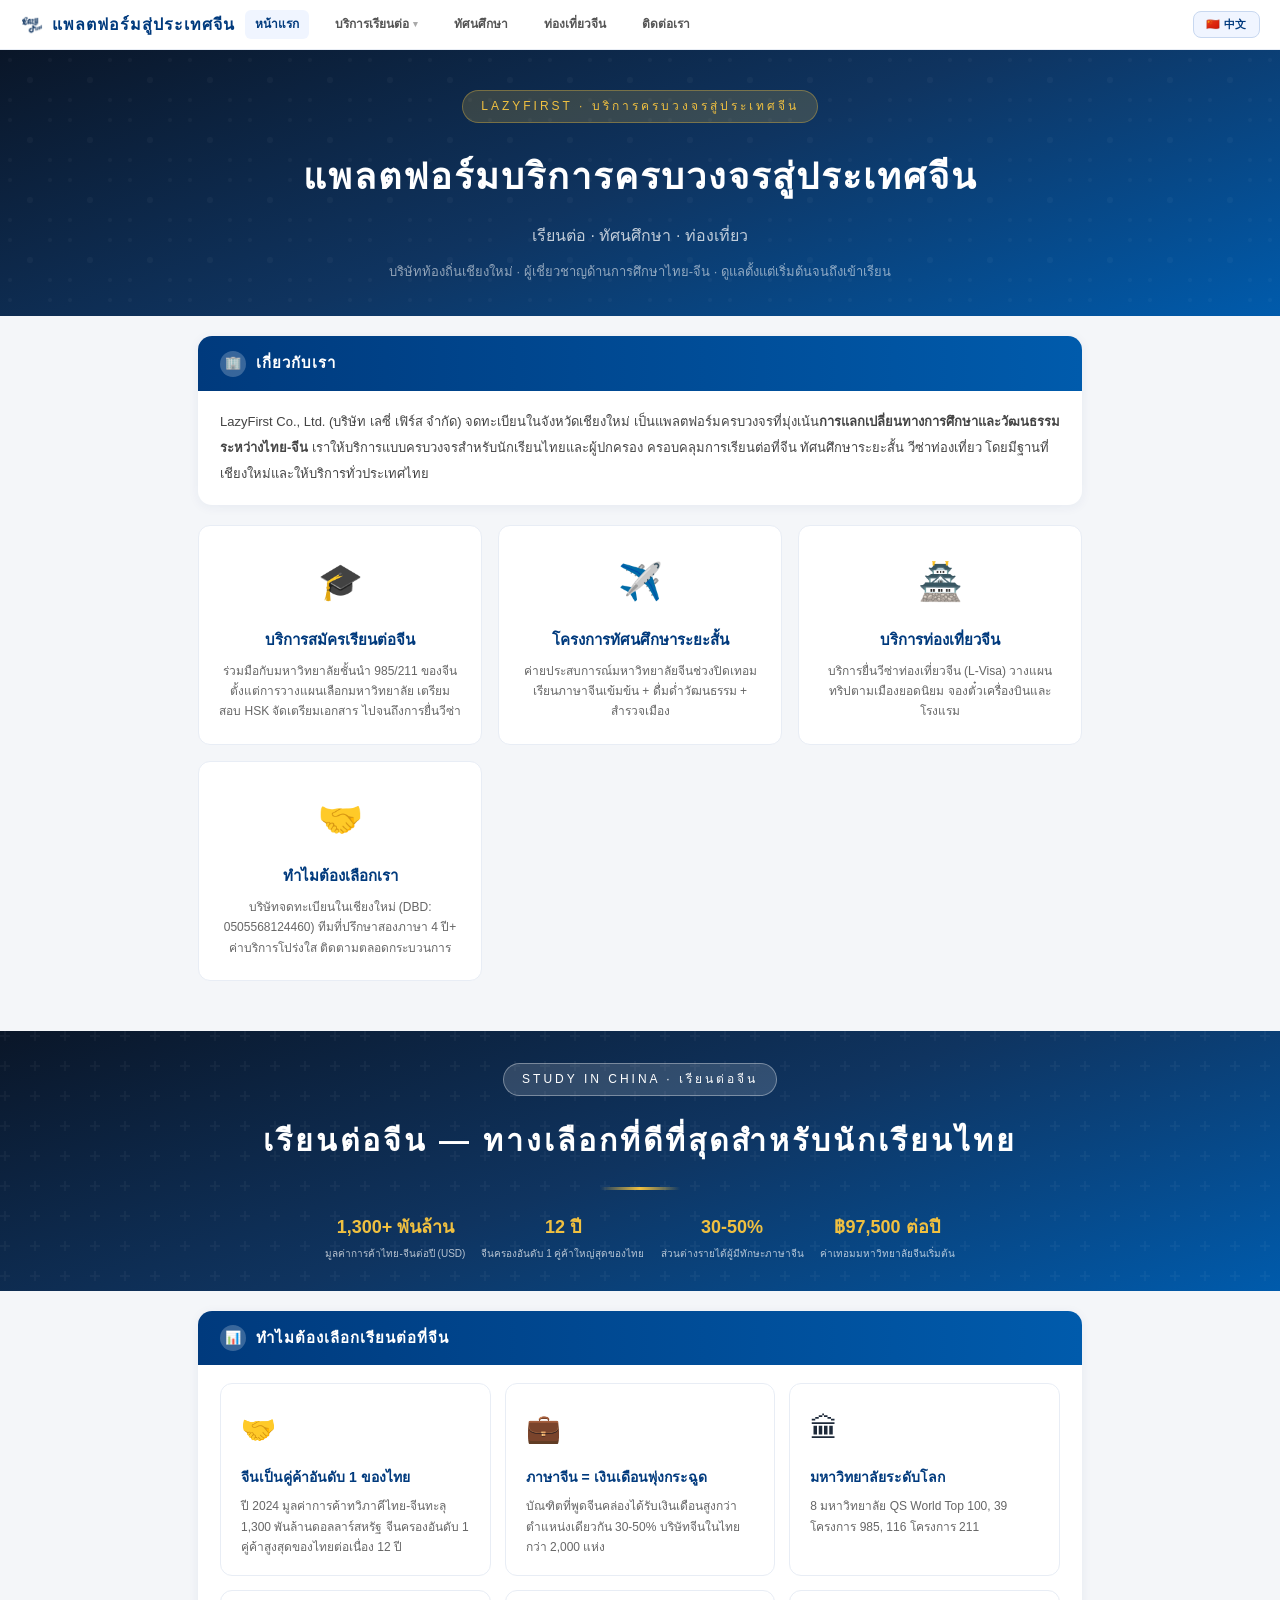
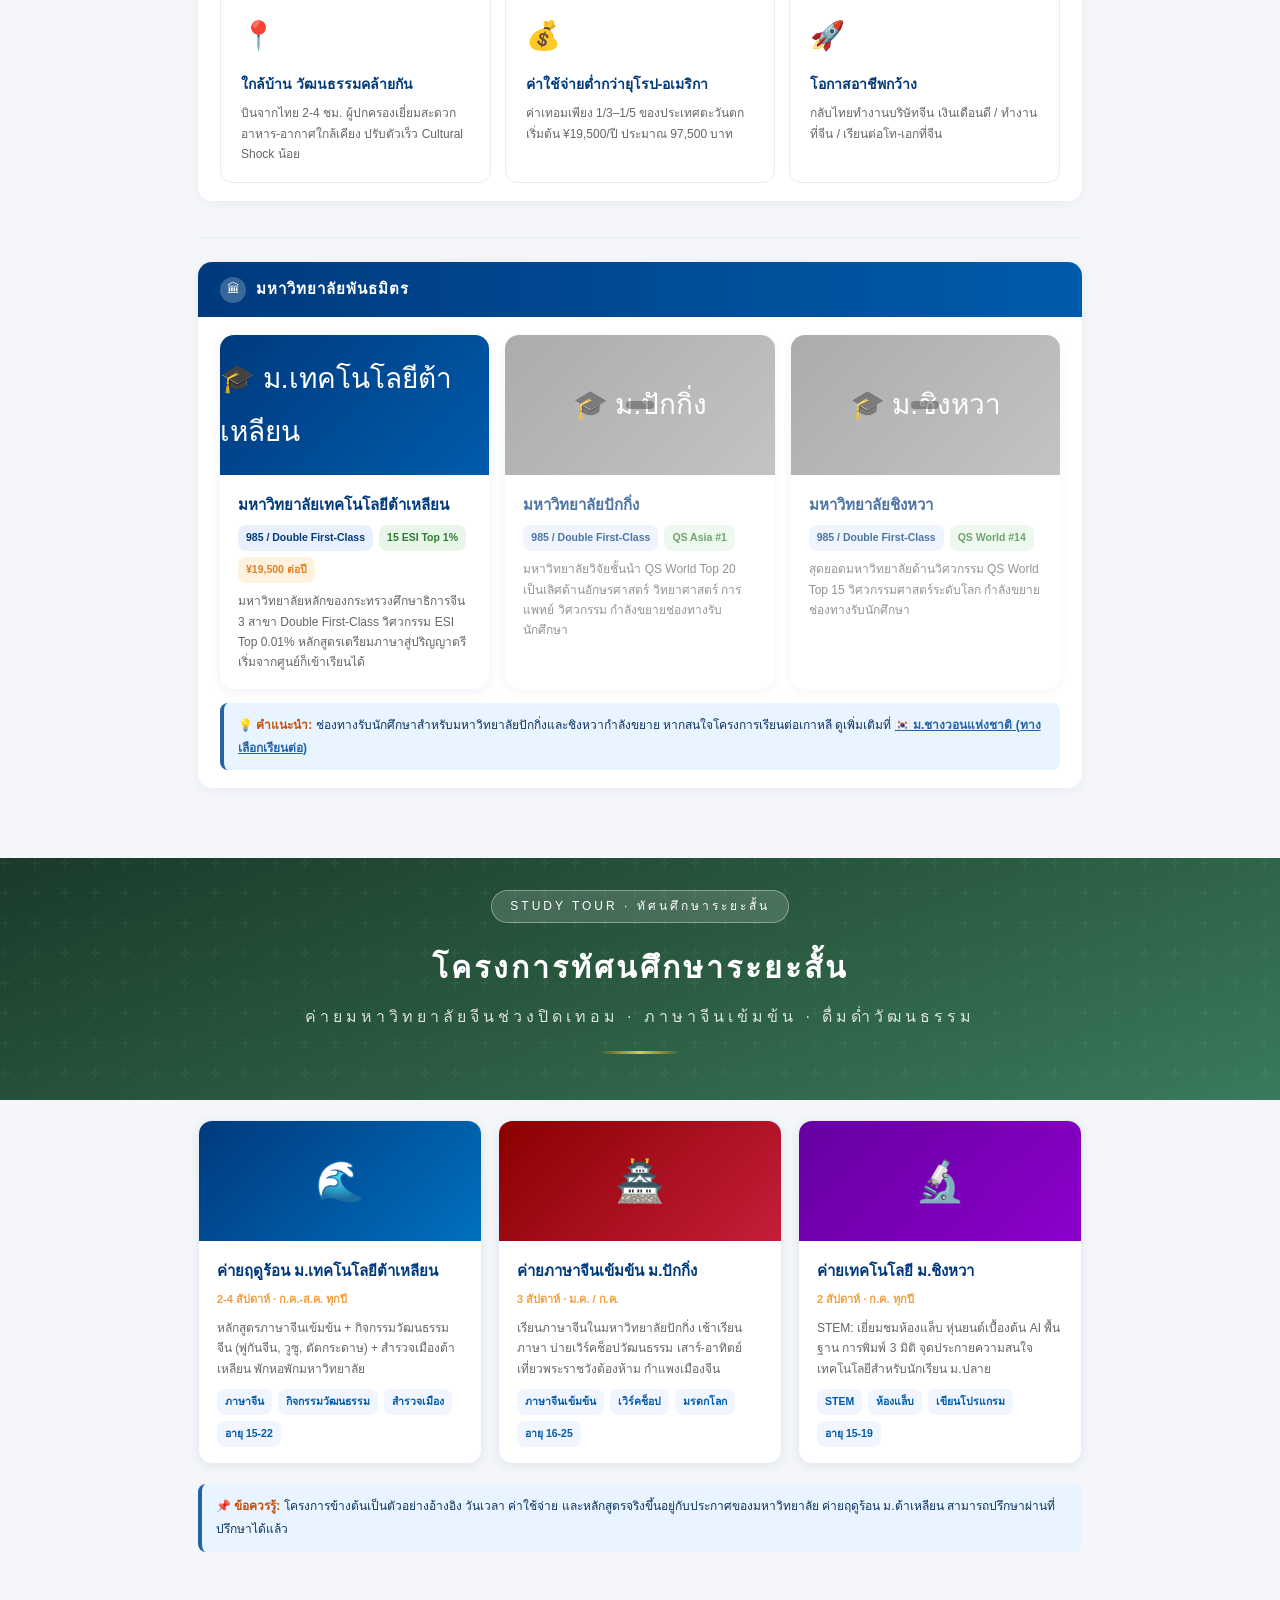
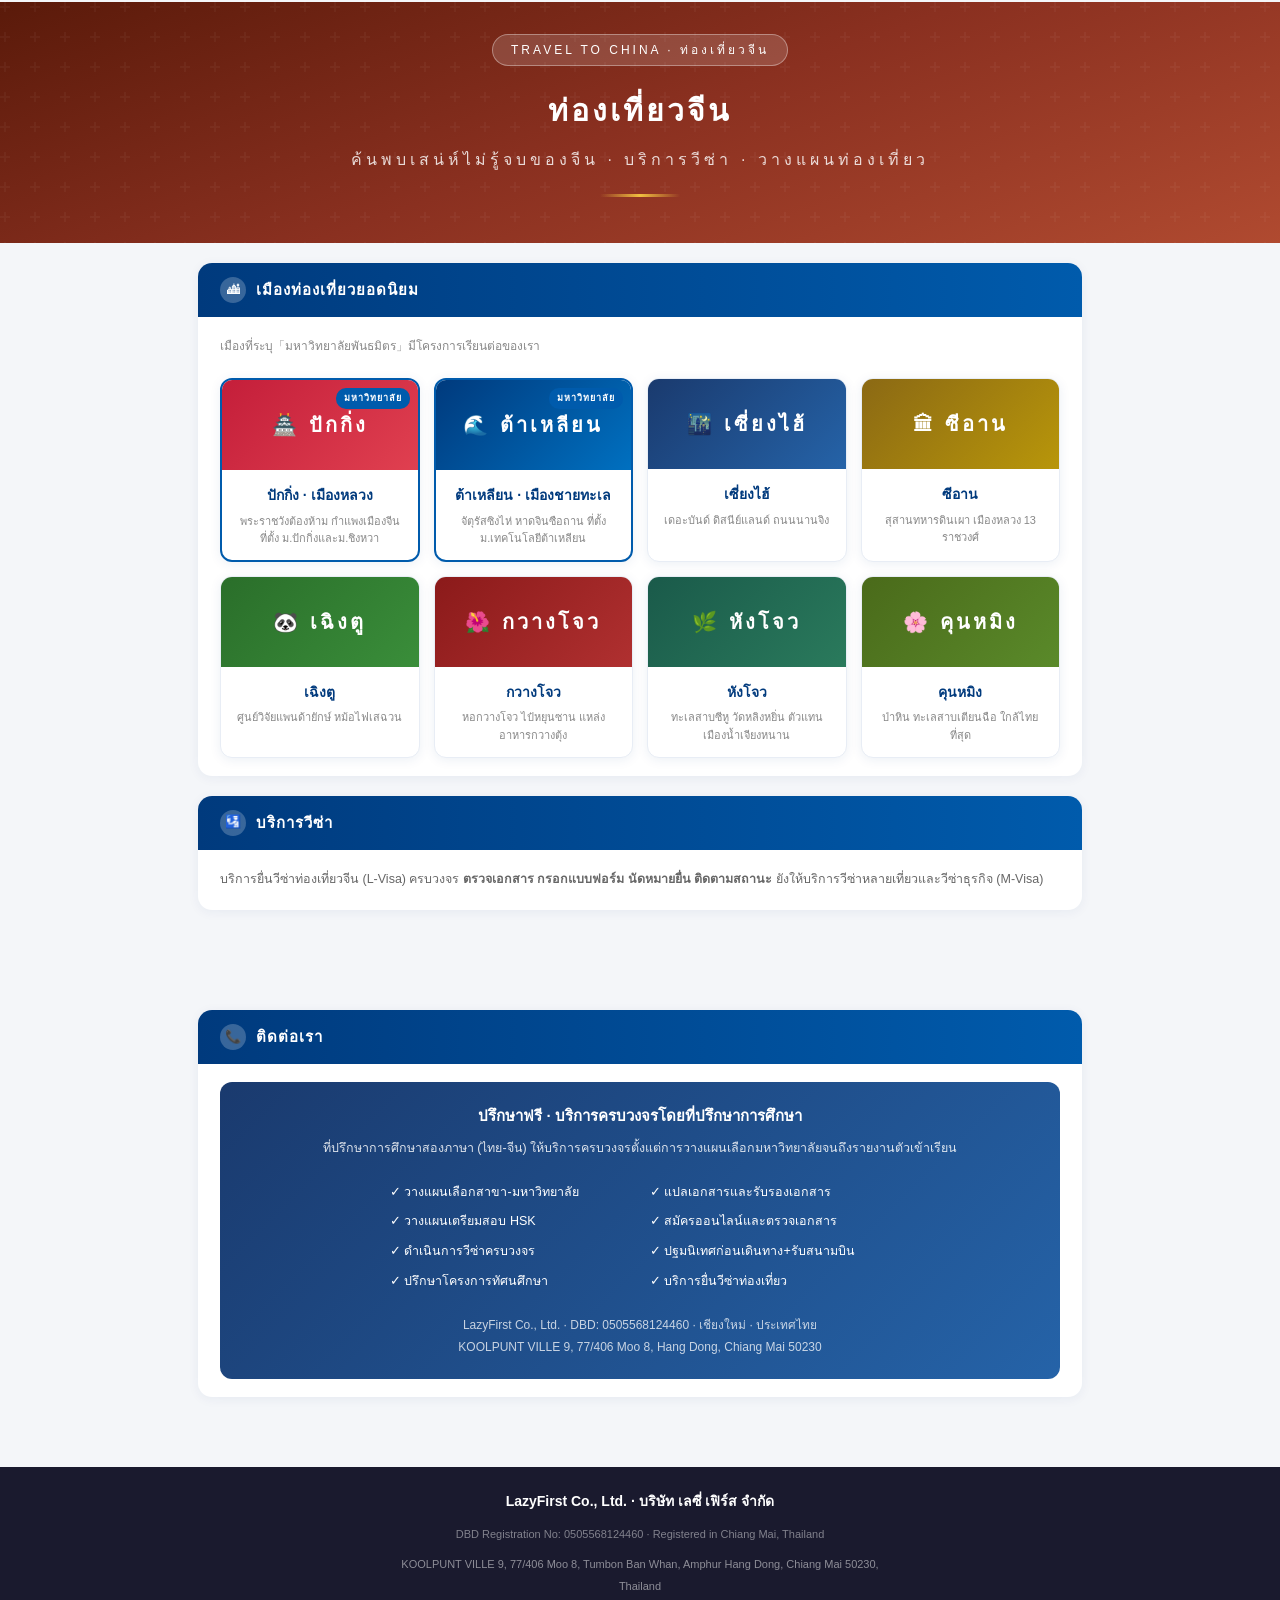
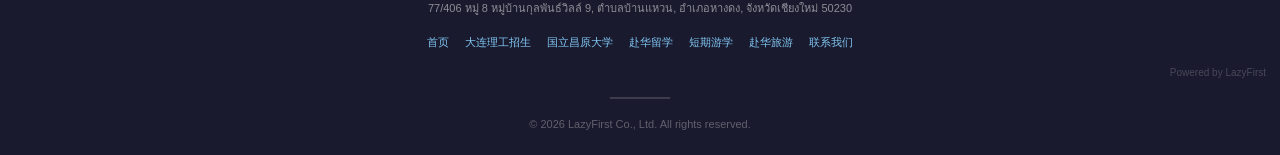
==== commit 47ab0815: "语言切换重构：品牌栏按钮驱动，全站 nav 双语，子站模式感知 首页： - 品牌栏 Logo 旁新增语言切换按钮，移除独立 sticky lang-bar - Nav 项使用 th-text/zh-t" ====
--- a/index.html
+++ b/index.html
@@ -44,9 +44,10 @@
 .city-card .cc-tag{position:absolute;top:8px;right:8px;background:#005bac;color:#fff;font-size:9px;padding:2px 8px;border-radius:10px;font-weight:700;letter-spacing:1px;}
 .school-card.disabled{opacity:.7;pointer-events:none;position:relative;}
 .school-card.disabled .sc-img{background:linear-gradient(135deg,#888,#aaa)!important;}
-.school-card.disabled .sc-img::after{content:"即将上线";position:absolute;top:50%;left:50%;transform:translate(-50%,-50%);background:rgba(0,0,0,.5);color:#fff;font-size:12px;padding:4px 14px;border-radius:10px;}
+.school-card.disabled .sc-img::after{content:attr(data-zh-hint);position:absolute;top:50%;left:50%;transform:translate(-50%,-50%);background:rgba(0,0,0,.5);color:#fff;font-size:12px;padding:4px 14px;border-radius:10px;}
 .sc-img{position:relative;}
-[lang="th"] .school-card.disabled .sc-img::after{content:"เร็วๆ นี้";}
+.lang-th .school-card.disabled .sc-img::after{content:attr(data-th-hint);}
+.lang-zh .school-card.disabled .sc-img::after{content:attr(data-zh-hint);}
 </style>
 <script type="application/ld+json">
 {
@@ -60,40 +61,39 @@
 </head>
 <body>
 
-<!-- ══ Brand Bar ══ -->
+<!-- ══ Brand Bar (bilingual nav + toggle) ══ -->
 <div class="brand-bar">
-  <a href="#home" class="brand-logo"><img src="assets/logo.png" alt="LazyFirst" class="brand-logo-img">赴华服务平台</a>
+  <a href="#home" class="brand-logo">
+    <img src="assets/logo.png" alt="LazyFirst" class="brand-logo-img">
+    <span class="th-text">แพลตฟอร์มสู่ประเทศจีน</span>
+    <span class="zh-text">赴华服务平台</span>
+  </a>
   <div class="brand-nav">
-    <a href="#home" class="active">首页</a>
+    <a href="#home" class="active"><span class="th-text">หน้าแรก</span><span class="zh-text">首页</span></a>
     <div class="nav-dropdown">
-      <a href="#study">留学服务</a>
+      <a href="#study"><span class="th-text">บริการเรียนต่อ</span><span class="zh-text">留学服务</span></a>
       <div class="dropdown-menu">
-        <a href="schools/dlut.html">大连理工大学</a>
-        <a href="#" class="dd-disabled">北京大学</a>
-        <a href="#" class="dd-disabled">清华大学</a>
+        <a href="schools/dlut.html"><span class="th-text">ม.เทคโนโลยีต้าเหลียน</span><span class="zh-text">大连理工大学</span></a>
+        <a href="#" class="dd-disabled"><span class="th-text">ม.ปักกิ่ง</span><span class="zh-text">北京大学</span></a>
+        <a href="#" class="dd-disabled"><span class="th-text">ม.ชิงหวา</span><span class="zh-text">清华大学</span></a>
         <div class="dd-divider"></div>
         <div class="dropdown-sub">
-          <a href="#">更多 ▸</a>
+          <a href="#"><span class="th-text">เพิ่มเติม ▸</span><span class="zh-text">更多 ▸</span></a>
           <div class="submenu">
-            <a href="schools/gnu.html">🇰🇷 国立居昌大学</a>
-          </div>
-        </div>
-      </div>
-    </div>
-    <a href="#tours">短期游学</a>
-    <a href="#travel">赴华旅游</a>
-    <a href="#contact">联系我们</a>
-  </div>
-</div>
-
-<!-- ══ Language Switch ══ -->
-<div class="lang-bar" style="position:sticky;top:0;z-index:150;margin:0;border-radius:0;box-shadow:0 1px 6px rgba(0,0,0,.06);">
-  <div class="lang-btn active" data-lang="th"><span class="flag">🇹🇭</span>ภาษาไทย</div>
-  <div class="lang-btn" data-lang="zh"><span class="flag">🇨🇳</span>中文</div>
+            <a href="schools/gnu.html">🇰🇷 <span class="th-text">ม.ชางวอนแห่งชาติ</span><span class="zh-text">国立居昌大学</span></a>
+          </div>
+        </div>
+      </div>
+    </div>
+    <a href="#tours"><span class="th-text">ทัศนศึกษา</span><span class="zh-text">短期游学</span></a>
+    <a href="#travel"><span class="th-text">ท่องเที่ยวจีน</span><span class="zh-text">赴华旅游</span></a>
+    <a href="#contact"><span class="th-text">ติดต่อเรา</span><span class="zh-text">联系我们</span></a>
+  </div>
+  <button class="brand-lang-btn" id="lang-toggle">🇨🇳 中文</button>
 </div>
 
 <!-- ═══ Thai Panel (default) ═══ -->
-<div class="panel active" id="panel-th" lang="th">
+<div class="panel" id="panel-th" lang="th">
 
 <!-- ══ #home — หน้าแรก ══ -->
 <div id="home">
@@ -116,22 +116,22 @@
       <div class="co-card">
         <div class="co-icon">🎓</div>
         <h4>บริการสมัครเรียนต่อจีน</h4>
-        <p>ร่วมมือกับมหาวิทยาลัยชั้นนำ 985/211 ของจีน ตั้งแต่การวางแผนเลือกมหาวิทยาลัย เตรียมสอบ HSK จัดเตรียมเอกสาร ไปจนถึงการยื่นวีซ่า บริการครบวงจรช่วยให้นักเรียนไทยได้เรียนในมหาวิทยาลัยจีนชั้นนำ</p>
+        <p>ร่วมมือกับมหาวิทยาลัยชั้นนำ 985/211 ของจีน ตั้งแต่การวางแผนเลือกมหาวิทยาลัย เตรียมสอบ HSK จัดเตรียมเอกสาร ไปจนถึงการยื่นวีซ่า</p>
       </div>
       <div class="co-card">
         <div class="co-icon">✈️</div>
         <h4>โครงการทัศนศึกษาระยะสั้น</h4>
-        <p>ค่ายประสบการณ์มหาวิทยาลัยจีนในช่วงปิดเทอม เรียนภาษาจีนเข้มข้น + ดื่มด่ำวัฒนธรรม + สำรวจเมือง เหมาะสำหรับนักเรียนมัธยมและนักศึกษา ได้สัมผัสชีวิตในมหาวิทยาลัยจีนล่วงหน้า</p>
+        <p>ค่ายประสบการณ์มหาวิทยาลัยจีนช่วงปิดเทอม เรียนภาษาจีนเข้มข้น + ดื่มด่ำวัฒนธรรม + สำรวจเมือง</p>
       </div>
       <div class="co-card">
         <div class="co-icon">🏯</div>
         <h4>บริการท่องเที่ยวจีน</h4>
-        <p>บริการยื่นวีซ่าท่องเที่ยวจีน (L-Visa) วางแผนทริปตามเมืองยอดนิยม จองตั๋วเครื่องบินและโรงแรม ให้นักท่องเที่ยวไทยได้สนุกกับการท่องเที่ยวจีนอย่างง่ายดาย</p>
+        <p>บริการยื่นวีซ่าท่องเที่ยวจีน (L-Visa) วางแผนทริปตามเมืองยอดนิยม จองตั๋วเครื่องบินและโรงแรม</p>
       </div>
       <div class="co-card">
         <div class="co-icon">🤝</div>
         <h4>ทำไมต้องเลือกเรา</h4>
-        <p>บริษัทจดทะเบียนในเชียงใหม่ (DBD: 0505568124460) ทีมที่ปรึกษาสองภาษา (ไทย-จีน) ประสบการณ์กว่า 4 ปี ค่าบริการโปร่งใส ติดตามตลอดกระบวนการ ทำให้เส้นทางการเรียนต่อของคุณราบรื่นไร้กังวล</p>
+        <p>บริษัทจดทะเบียนในเชียงใหม่ (DBD: 0505568124460) ทีมที่ปรึกษาสองภาษา 4 ปี+ ค่าบริการโปร่งใส ติดตามตลอดกระบวนการ</p>
       </div>
     </div>
   </div>
@@ -156,36 +156,12 @@
       <div class="section-header"><div class="ic">📊</div><h3>ทำไมต้องเลือกเรียนต่อที่จีน</h3></div>
       <div class="section-body">
         <div class="benefit-grid">
-          <div class="benefit-card">
-            <div class="bf-icon">🤝</div>
-            <div class="bf-title">จีนเป็นคู่ค้าอันดับ 1 ของไทย</div>
-            <div class="bf-desc">ปี 2024 มูลค่าการค้าทวิภาคีไทย-จีนทะลุ 1,300 พันล้านดอลลาร์สหรัฐ จีนครองอันดับ 1 คู่ค้าสูงสุดของไทยต่อเนื่อง 12 ปี โครงการรถไฟไทย-จีน EEC และความร่วมมือทางเศรษฐกิจเติบโตอย่างต่อเนื่อง</div>
-          </div>
-          <div class="benefit-card">
-            <div class="bf-icon">💼</div>
-            <div class="bf-title">ภาษาจีน = เงินเดือนพุ่งกระฉูด</div>
-            <div class="bf-desc">ข้อมูลตลาดแรงงานไทยแสดงว่า บัณฑิตที่พูดจีนคล่องได้รับเงินเดือนเริ่มต้นสูงกว่าตำแหน่งเดียวกัน 30-50% มีบริษัทจีนในไทยกว่า 2,000 แห่ง บริษัทการค้ากับจีนเติบโตขึ้นเรื่อยๆ ผู้มีความสามารถจีนเป็นที่ต้องการสูง</div>
-          </div>
-          <div class="benefit-card">
-            <div class="bf-icon">🏛</div>
-            <div class="bf-title">มหาวิทยาลัยระดับโลก</div>
-            <div class="bf-desc">จีนมี 8 มหาวิทยาลัยติด QS World Top 100, 39 มหาวิทยาลัยโครงการ 985 และ 116 มหาวิทยาลัยโครงการ 211 มหาวิทยาลัยเทคโนโลยีต้าเหลียนและอีกมากมายมีความเป็นเลิศระดับโลกด้านวิศวกรรม วิทยาศาสตร์ และบริหารธุรกิจ</div>
-          </div>
-          <div class="benefit-card">
-            <div class="bf-icon">📍</div>
-            <div class="bf-title">ใกล้บ้าน วัฒนธรรมคล้ายกัน</div>
-            <div class="bf-desc">บินจากไทยไปเมืองหลักของจีนใช้เวลาเพียง 2-4 ชั่วโมง ผู้ปกครองเยี่ยมได้สะดวก วัฒนธรรมอาหารและสภาพอากาศไทย-จีนใกล้เคียงกัน นักเรียนไทยปรับตัวได้เร็ว บูรณาการง่าย Cultural Shock น้อยกว่าเรียนยุโรป/อเมริกามาก</div>
-          </div>
-          <div class="benefit-card">
-            <div class="bf-icon">💰</div>
-            <div class="bf-title">ค่าใช้จ่ายต่ำกว่ายุโรป-อเมริกามาก</div>
-            <div class="bf-desc">ค่าเทอมมหาวิทยาลัยจีนเพียง 1/3 ถึง 1/5 ของประเทศตะวันตก เริ่มต้นเพียง ¥19,500/ปี (ประมาณ 97,500 บาท) รวมค่าครองชีพ 4 ปีใช้จ่ายไม่ถึงครึ่งหนึ่งของเรียนยุโรป/อเมริกา</div>
-          </div>
-          <div class="benefit-card">
-            <div class="bf-icon">🚀</div>
-            <div class="bf-title">โอกาสอาชีพกว้าง เส้นทางชัดเจน</div>
-            <div class="bf-desc">หลังเรียนจบเลือกได้: ① กลับไทยทำงานบริษัทจีนหรือบริษัทการค้าจีน เงินเดือนดี ② ทำงานหรือเริ่มธุรกิจที่จีน จีนมีช่องทางวีซ่าทำงานให้นักศึกษาต่างชาติ ③ เรียนต่อโท-เอกที่มหาวิทยาลัยจีนชั้นนำ</div>
-          </div>
+          <div class="benefit-card"><div class="bf-icon">🤝</div><div class="bf-title">จีนเป็นคู่ค้าอันดับ 1 ของไทย</div><div class="bf-desc">ปี 2024 มูลค่าการค้าทวิภาคีไทย-จีนทะลุ 1,300 พันล้านดอลลาร์สหรัฐ จีนครองอันดับ 1 คู่ค้าสูงสุดของไทยต่อเนื่อง 12 ปี</div></div>
+          <div class="benefit-card"><div class="bf-icon">💼</div><div class="bf-title">ภาษาจีน = เงินเดือนพุ่งกระฉูด</div><div class="bf-desc">บัณฑิตที่พูดจีนคล่องได้รับเงินเดือนสูงกว่าตำแหน่งเดียวกัน 30-50% บริษัทจีนในไทยกว่า 2,000 แห่ง</div></div>
+          <div class="benefit-card"><div class="bf-icon">🏛</div><div class="bf-title">มหาวิทยาลัยระดับโลก</div><div class="bf-desc">8 มหาวิทยาลัย QS World Top 100, 39 โครงการ 985, 116 โครงการ 211</div></div>
+          <div class="benefit-card"><div class="bf-icon">📍</div><div class="bf-title">ใกล้บ้าน วัฒนธรรมคล้ายกัน</div><div class="bf-desc">บินจากไทย 2-4 ชม. ผู้ปกครองเยี่ยมสะดวก อาหาร-อากาศใกล้เคียง ปรับตัวเร็ว Cultural Shock น้อย</div></div>
+          <div class="benefit-card"><div class="bf-icon">💰</div><div class="bf-title">ค่าใช้จ่ายต่ำกว่ายุโรป-อเมริกา</div><div class="bf-desc">ค่าเทอมเพียง 1/3–1/5 ของประเทศตะวันตก เริ่มต้น ¥19,500/ปี ประมาณ 97,500 บาท</div></div>
+          <div class="benefit-card"><div class="bf-icon">🚀</div><div class="bf-title">โอกาสอาชีพกว้าง</div><div class="bf-desc">กลับไทยทำงานบริษัทจีน เงินเดือนดี / ทำงานที่จีน / เรียนต่อโท-เอกที่จีน</div></div>
         </div>
       </div>
     </div>
@@ -200,39 +176,29 @@
             <div class="sc-img" style="background:linear-gradient(135deg,#003a7d,#005bac);">🎓 ม.เทคโนโลยีต้าเหลียน</div>
             <div class="sc-body">
               <h4>มหาวิทยาลัยเทคโนโลยีต้าเหลียน</h4>
-              <div class="sc-tags">
-                <span class="tag-985">985 / Double First-Class</span>
-                <span class="tag-qs">15 ESI Top 1%</span>
-                <span class="tag-th">¥19,500 ต่อปี</span>
-              </div>
-              <div class="sc-info">มหาวิทยาลัยหลักของกระทรวงศึกษาธิการจีน 3 สาขา Double First-Class วิศวกรรมศาสตร์ ESI Top 0.01% ของโลก 41 หลักสูตรภาษาจีน + 10 หลักสูตรภาษาอังกฤษ หลักสูตรเตรียมภาษาสู่ปริญญาตรี เริ่มจากศูนย์ก็เข้าเรียนได้</div>
+              <div class="sc-tags"><span class="tag-985">985 / Double First-Class</span><span class="tag-qs">15 ESI Top 1%</span><span class="tag-th">¥19,500 ต่อปี</span></div>
+              <div class="sc-info">มหาวิทยาลัยหลักของกระทรวงศึกษาธิการจีน 3 สาขา Double First-Class วิศวกรรม ESI Top 0.01% หลักสูตรเตรียมภาษาสู่ปริญญาตรี เริ่มจากศูนย์ก็เข้าเรียนได้</div>
             </div>
           </a>
-          <div class="school-card disabled">
+          <div class="school-card disabled" data-th-hint="เร็วๆ นี้" data-zh-hint="即将上线">
             <div class="sc-img" style="background:linear-gradient(135deg,#8b0000,#c41e3a);">🎓 ม.ปักกิ่ง</div>
             <div class="sc-body">
               <h4>มหาวิทยาลัยปักกิ่ง</h4>
-              <div class="sc-tags">
-                <span class="tag-985">985 / Double First-Class</span>
-                <span class="tag-qs">QS Asia #1</span>
-              </div>
-              <div class="sc-info">มหาวิทยาลัยวิจัยชั้นนำของจีน ติด QS World Top 20 เป็นเลิศด้านอักษรศาสตร์ วิทยาศาสตร์ การแพทย์ วิศวกรรม และสังคมศาสตร์ กำลังขยายช่องทางรับนักศึกษา</div>
+              <div class="sc-tags"><span class="tag-985">985 / Double First-Class</span><span class="tag-qs">QS Asia #1</span></div>
+              <div class="sc-info">มหาวิทยาลัยวิจัยชั้นนำ QS World Top 20 เป็นเลิศด้านอักษรศาสตร์ วิทยาศาสตร์ การแพทย์ วิศวกรรม กำลังขยายช่องทางรับนักศึกษา</div>
             </div>
           </div>
-          <div class="school-card disabled">
+          <div class="school-card disabled" data-th-hint="เร็วๆ นี้" data-zh-hint="即将上线">
             <div class="sc-img" style="background:linear-gradient(135deg,#6600a0,#8b00cc);">🎓 ม.ชิงหวา</div>
             <div class="sc-body">
               <h4>มหาวิทยาลัยชิงหวา</h4>
-              <div class="sc-tags">
-                <span class="tag-985">985 / Double First-Class</span>
-                <span class="tag-qs">QS World #14</span>
-              </div>
-              <div class="sc-info">สุดยอดมหาวิทยาลัยด้านวิศวกรรมของจีน QS World Top 15 วิศวกรรมศาสตร์ระดับโลก บริหารธุรกิจ สถาปัตยกรรม วิทยาการคอมพิวเตอร์มีชื่อเสียงระดับนานาชาติ กำลังขยายช่องทางรับนักศึกษา</div>
+              <div class="sc-tags"><span class="tag-985">985 / Double First-Class</span><span class="tag-qs">QS World #14</span></div>
+              <div class="sc-info">สุดยอดมหาวิทยาลัยด้านวิศวกรรม QS World Top 15 วิศวกรรมศาสตร์ระดับโลก กำลังขยายช่องทางรับนักศึกษา</div>
             </div>
           </div>
         </div>
         <div class="alert alert-info" style="margin-top:14px;">
-          <strong>💡 คำแนะนำ:</strong> ช่องทางรับนักศึกษาสำหรับมหาวิทยาลัยปักกิ่งและชิงหวากำลังขยาย คาดว่าจะเปิดเร็วๆ นี้ หากสนใจโครงการเรียนต่อเกาหลี ดูเพิ่มเติมที่ <a href="schools/gnu.html" style="color:#2563a8;font-weight:700;">🇰🇷 มหาวิทยาลัยชางวอนแห่งชาติ (ทางเลือกเรียนต่อ)</a>
+          <strong>💡 คำแนะนำ:</strong> ช่องทางรับนักศึกษาสำหรับมหาวิทยาลัยปักกิ่งและชิงหวากำลังขยาย หากสนใจโครงการเรียนต่อเกาหลี ดูเพิ่มเติมที่ <a href="schools/gnu.html" style="color:#2563a8;font-weight:700;">🇰🇷 ม.ชางวอนแห่งชาติ (ทางเลือกเรียนต่อ)</a>
         </div>
       </div>
     </div>
@@ -249,53 +215,37 @@
   </div>
 
   <div class="container">
-    <div class="section" style="margin-top:20px;">
-      <div class="section-header"><div class="ic">📅</div><h3>ภาพรวมโครงการทัศนศึกษา</h3></div>
-      <div class="section-body">
-        <p style="font-size:12.5px;color:#666;line-height:1.9;">ทัศนศึกษาระยะสั้นเป็นวิธีที่ดีที่สุดในการสัมผัสชีวิตมหาวิทยาลัยจีนและวัฒนธรรมจีน LazyFirst คัดสรรโครงการทัศนศึกษาช่วงปิดเทอมจากมหาวิทยาลัยจีนชั้นนำหลายแห่ง ครอบคลุมหลักสูตรภาษาจีน กิจกรรมวัฒนธรรม สำรวจเมือง และปฏิบัติการวิทยาศาสตร์ เหมาะสำหรับนักเรียนมัธยมต้น มัธยมปลาย และนักศึกษา:</p>
-      </div>
-    </div>
-
     <div class="tour-grid">
       <div class="tour-card">
         <div class="tc-img" style="background:linear-gradient(135deg,#003a7d,#0070c0);">🌊</div>
         <div class="tc-body">
           <h4>ค่ายฤดูร้อน ม.เทคโนโลยีต้าเหลียน</h4>
-          <div class="tc-dur">2-4 สัปดาห์ · ก.ค.-ส.ค. ของทุกปี</div>
-          <p>หลักสูตรภาษาจีนเข้มข้น + กิจกรรมวัฒนธรรมจีน (พู่กันจีน, วูซู, ตัดกระดาษ) + สำรวจเมืองต้าเหลียน พักหอพักมหาวิทยาลัย สัมผัสชีวิตนักศึกษาจีนล่วงหน้า</p>
-          <div class="tc-tags">
-            <span>ภาษาจีน</span><span>กิจกรรมวัฒนธรรม</span><span>สำรวจเมือง</span><span>อายุ 15-22</span>
-          </div>
-        </div>
-      </div>
-
+          <div class="tc-dur">2-4 สัปดาห์ · ก.ค.-ส.ค. ทุกปี</div>
+          <p>หลักสูตรภาษาจีนเข้มข้น + กิจกรรมวัฒนธรรมจีน (พู่กันจีน, วูซู, ตัดกระดาษ) + สำรวจเมืองต้าเหลียน พักหอพักมหาวิทยาลัย</p>
+          <div class="tc-tags"><span>ภาษาจีน</span><span>กิจกรรมวัฒนธรรม</span><span>สำรวจเมือง</span><span>อายุ 15-22</span></div>
+        </div>
+      </div>
       <div class="tour-card">
         <div class="tc-img" style="background:linear-gradient(135deg,#8b0000,#c41e3a);">🏯</div>
         <div class="tc-body">
           <h4>ค่ายภาษาจีนเข้มข้น ม.ปักกิ่ง</h4>
           <div class="tc-dur">3 สัปดาห์ · ม.ค. / ก.ค.</div>
-          <p>เรียนภาษาจีนในมหาวิทยาลัยปักกิ่ง เช้าเรียนภาษา บ่ายเวิร์คช็อปวัฒนธรรม เสาร์-อาทิตย์เที่ยวพระราชวังต้องห้าม กำแพงเมืองจีน จบหลักสูตรรับใบประกาศจากมหาวิทยาลัยปักกิ่ง</p>
-          <div class="tc-tags">
-            <span>ภาษาจีนเข้มข้น</span><span>เวิร์คช็อป</span><span>มรดกโลก</span><span>อายุ 16-25</span>
-          </div>
-        </div>
-      </div>
-
+          <p>เรียนภาษาจีนในมหาวิทยาลัยปักกิ่ง เช้าเรียนภาษา บ่ายเวิร์คช็อปวัฒนธรรม เสาร์-อาทิตย์เที่ยวพระราชวังต้องห้าม กำแพงเมืองจีน</p>
+          <div class="tc-tags"><span>ภาษาจีนเข้มข้น</span><span>เวิร์คช็อป</span><span>มรดกโลก</span><span>อายุ 16-25</span></div>
+        </div>
+      </div>
       <div class="tour-card">
         <div class="tc-img" style="background:linear-gradient(135deg,#6600a0,#8b00cc);">🔬</div>
         <div class="tc-body">
           <h4>ค่ายเทคโนโลยี ม.ชิงหวา</h4>
-          <div class="tc-dur">2 สัปดาห์ · ก.ค. ของทุกปี</div>
-          <p>ค่าย STEM: เยี่ยมชมห้องแล็บชิงหวา หุ่นยนต์เบื้องต้น AI พื้นฐาน การพิมพ์ 3 มิติ พิพิธภัณฑ์วิทยาศาสตร์ปักกิ่ง จุดประกายความสนใจเทคโนโลยี เหมาะสำหรับนักเรียน ม.ปลาย สายวิทย์</p>
-          <div class="tc-tags">
-            <span>STEM</span><span>ห้องแล็บ</span><span>เขียนโปรแกรม</span><span>อายุ 15-19</span>
-          </div>
-        </div>
-      </div>
-    </div>
-
+          <div class="tc-dur">2 สัปดาห์ · ก.ค. ทุกปี</div>
+          <p>STEM: เยี่ยมชมห้องแล็บ หุ่นยนต์เบื้องต้น AI พื้นฐาน การพิมพ์ 3 มิติ จุดประกายความสนใจเทคโนโลยีสำหรับนักเรียน ม.ปลาย</p>
+          <div class="tc-tags"><span>STEM</span><span>ห้องแล็บ</span><span>เขียนโปรแกรม</span><span>อายุ 15-19</span></div>
+        </div>
+      </div>
+    </div>
     <div class="alert alert-info" style="margin-top:20px;">
-      <strong>📌 ข้อควรรู้ก่อนสมัคร:</strong> โครงการข้างต้นเป็นตัวอย่างอ้างอิง วันเวลา ค่าใช้จ่าย และหลักสูตรจริงขึ้นอยู่กับประกาศของมหาวิทยาลัยในปีนั้นๆ โครงการทัศนศึกษาของมหาวิทยาลัยปักกิ่งและชิงหวายังอยู่ในระหว่างการประสานงาน ค่ายฤดูร้อนมหาวิทยาลัยต้าเหลียนสามารถปรึกษาผ่านที่ปรึกษาการศึกษาได้แล้ว ติดต่อที่ปรึกษาเพื่อขอข้อมูลล่าสุด
+      <strong>📌 ข้อควรรู้:</strong> โครงการข้างต้นเป็นตัวอย่างอ้างอิง วันเวลา ค่าใช้จ่าย และหลักสูตรจริงขึ้นอยู่กับประกาศของมหาวิทยาลัย ค่ายฤดูร้อน ม.ต้าเหลียน สามารถปรึกษาผ่านที่ปรึกษาได้แล้ว
     </div>
   </div>
 </div>
@@ -311,75 +261,18 @@
 
   <div class="container">
     <div class="section" style="margin-top:20px;">
-      <div class="section-header"><div class="ic">🌏</div><h3>ทำไมต้องเลือกท่องเที่ยวจีน</h3></div>
-      <div class="section-body">
-        <p style="font-size:13px;color:#444;line-height:2;">จีนมีแหล่งมรดกโลกจากองค์การยูเนสโกถึง 55 แห่ง มากที่สุดในโลก จากเมืองหลวงพันปีสู่มหานครทันสมัย จากขุนเขาสูงตระหง่านสู่เมืองน้ำเจียงหนาน จากสวรรค์นักชิมสู่สวรรค์นักช้อป จีนมอบประสบการณ์ที่ไม่มีใครเทียบได้ นักท่องเที่ยวไทยได้รับ<strong>การยกเว้นวีซ่าระหว่างไทย-จีน</strong> (พำนักครั้งละไม่เกิน 30 วัน) หรือยื่นขอ L-Visa เพื่อขยายเวลาพำนัก</p>
-      </div>
-    </div>
-
-    <div class="section" style="margin-top:20px;">
       <div class="section-header"><div class="ic">🏙</div><h3>เมืองท่องเที่ยวยอดนิยม</h3></div>
       <div class="section-body">
         <p style="font-size:12px;color:#888;margin-bottom:14px;">เมืองที่ระบุ「มหาวิทยาลัยพันธมิตร」มีโครงการเรียนต่อของเรา</p>
         <div class="city-grid">
-          <div class="city-card partner">
-            <div class="cc-tag">มหาวิทยาลัย</div>
-            <div class="cc-head" style="background:linear-gradient(135deg,#c41e3a,#e04050);">🏯 ปักกิ่ง</div>
-            <div class="cc-body">
-              <div class="cc-name">ปักกิ่ง · เมืองหลวง</div>
-              <div class="cc-desc">พระราชวังต้องห้าม กำแพงเมืองจีน จัตุรัสเทียนอันเหมิน ที่ตั้ง ม.ปักกิ่งและม.ชิงหวา เมืองหลวง 6 ราชวงศ์</div>
-            </div>
-          </div>
-          <div class="city-card partner">
-            <div class="cc-tag">มหาวิทยาลัย</div>
-            <div class="cc-head" style="background:linear-gradient(135deg,#003a7d,#0070c0);">🌊 ต้าเหลียน</div>
-            <div class="cc-body">
-              <div class="cc-name">ต้าเหลียน · เมืองชายทะเล</div>
-              <div class="cc-desc">จัตุรัสซิงไห่ หาดจินซือถาน ลวี่ซุ่นกู่ ที่ตั้ง ม.เทคโนโลยีต้าเหลียน เมืองชายทะเลแสนโรแมนติก</div>
-            </div>
-          </div>
-          <div class="city-card">
-            <div class="cc-head" style="background:linear-gradient(135deg,#1a3a6e,#2563a8);">🌃 เซี่ยงไฮ้</div>
-            <div class="cc-body">
-              <div class="cc-name">เซี่ยงไฮ้ · มหานครโลก</div>
-              <div class="cc-desc">เดอะบันด์ ดิสนีย์แลนด์ ถนนนานจิง ศูนย์กลางเศรษฐกิจจีน</div>
-            </div>
-          </div>
-          <div class="city-card">
-            <div class="cc-head" style="background:linear-gradient(135deg,#8b6914,#b8960a);">🏛 ซีอาน</div>
-            <div class="cc-body">
-              <div class="cc-name">ซีอาน · เมืองหลวงพันปี</div>
-              <div class="cc-desc">สุสานทหารดินเผา เจดีย์ต้าหยั่น กำแพงเมือง เมืองหลวง 13 ราชวงศ์ จุดเริ่มต้นเส้นทางสายไหม</div>
-            </div>
-          </div>
-          <div class="city-card">
-            <div class="cc-head" style="background:linear-gradient(135deg,#2a6e2a,#3a8e3a);">🐼 เฉิงตู</div>
-            <div class="cc-body">
-              <div class="cc-name">เฉิงตู · แดนสวรรค์</div>
-              <div class="cc-desc">ศูนย์วิจัยแพนด้ายักษ์ ถนนกว่านจ้าย หม้อไฟเสฉวน เมืองนักชิม</div>
-            </div>
-          </div>
-          <div class="city-card">
-            <div class="cc-head" style="background:linear-gradient(135deg,#8b1a1a,#b03030);">🌺 กวางโจว</div>
-            <div class="cc-body">
-              <div class="cc-name">กวางโจว · ไข่มุกใต้</div>
-              <div class="cc-desc">หอกวางโจว ไป๋หยุนซาน ล่องเรือแม่น้ำจูเจียง แหล่งอาหารกวางตุ้ง</div>
-            </div>
-          </div>
-          <div class="city-card">
-            <div class="cc-head" style="background:linear-gradient(135deg,#1a5a4a,#2a7a5c);">🌿 หังโจว</div>
-            <div class="cc-body">
-              <div class="cc-name">หังโจว · สวรรค์บนดิน</div>
-              <div class="cc-desc">ทะเลสาบซีหู วัดหลิงหยิ่น ตัวแทนเมืองน้ำเจียงหนาน ที่ตั้ง Alibaba</div>
-            </div>
-          </div>
-          <div class="city-card">
-            <div class="cc-head" style="background:linear-gradient(135deg,#4a6a1a,#5a8a2a);">🌸 คุนหมิง</div>
-            <div class="cc-body">
-              <div class="cc-name">คุนหมิง · เมืองฤดูใบไม้ผลิ</div>
-              <div class="cc-desc">ป่าหิน ทะเลสาบเตียนฉือ วัฒนธรรมชนกลุ่มน้อยยูนนาน ใกล้ไทยที่สุด</div>
-            </div>
-          </div>
+          <div class="city-card partner"><div class="cc-tag">มหาวิทยาลัย</div><div class="cc-head" style="background:linear-gradient(135deg,#c41e3a,#e04050);">🏯 ปักกิ่ง</div><div class="cc-body"><div class="cc-name">ปักกิ่ง · เมืองหลวง</div><div class="cc-desc">พระราชวังต้องห้าม กำแพงเมืองจีน ที่ตั้ง ม.ปักกิ่งและม.ชิงหวา</div></div></div>
+          <div class="city-card partner"><div class="cc-tag">มหาวิทยาลัย</div><div class="cc-head" style="background:linear-gradient(135deg,#003a7d,#0070c0);">🌊 ต้าเหลียน</div><div class="cc-body"><div class="cc-name">ต้าเหลียน · เมืองชายทะเล</div><div class="cc-desc">จัตุรัสซิงไห่ หาดจินซือถาน ที่ตั้ง ม.เทคโนโลยีต้าเหลียน</div></div></div>
+          <div class="city-card"><div class="cc-head" style="background:linear-gradient(135deg,#1a3a6e,#2563a8);">🌃 เซี่ยงไฮ้</div><div class="cc-body"><div class="cc-name">เซี่ยงไฮ้</div><div class="cc-desc">เดอะบันด์ ดิสนีย์แลนด์ ถนนนานจิง</div></div></div>
+          <div class="city-card"><div class="cc-head" style="background:linear-gradient(135deg,#8b6914,#b8960a);">🏛 ซีอาน</div><div class="cc-body"><div class="cc-name">ซีอาน</div><div class="cc-desc">สุสานทหารดินเผา เมืองหลวง 13 ราชวงศ์</div></div></div>
+          <div class="city-card"><div class="cc-head" style="background:linear-gradient(135deg,#2a6e2a,#3a8e3a);">🐼 เฉิงตู</div><div class="cc-body"><div class="cc-name">เฉิงตู</div><div class="cc-desc">ศูนย์วิจัยแพนด้ายักษ์ หม้อไฟเสฉวน</div></div></div>
+          <div class="city-card"><div class="cc-head" style="background:linear-gradient(135deg,#8b1a1a,#b03030);">🌺 กวางโจว</div><div class="cc-body"><div class="cc-name">กวางโจว</div><div class="cc-desc">หอกวางโจว ไป๋หยุนซาน แหล่งอาหารกวางตุ้ง</div></div></div>
+          <div class="city-card"><div class="cc-head" style="background:linear-gradient(135deg,#1a5a4a,#2a7a5c);">🌿 หังโจว</div><div class="cc-body"><div class="cc-name">หังโจว</div><div class="cc-desc">ทะเลสาบซีหู วัดหลิงหยิ่น ตัวแทนเมืองน้ำเจียงหนาน</div></div></div>
+          <div class="city-card"><div class="cc-head" style="background:linear-gradient(135deg,#4a6a1a,#5a8a2a);">🌸 คุนหมิง</div><div class="cc-body"><div class="cc-name">คุนหมิง</div><div class="cc-desc">ป่าหิน ทะเลสาบเตียนฉือ ใกล้ไทยที่สุด</div></div></div>
         </div>
       </div>
     </div>
@@ -387,7 +280,7 @@
     <div class="section" style="margin-top:20px;">
       <div class="section-header"><div class="ic">🛂</div><h3>บริการวีซ่า</h3></div>
       <div class="section-body">
-        <p style="font-size:12.5px;color:#666;line-height:1.9;">บริการยื่นวีซ่าท่องเที่ยวจีน (L-Visa) ครบวงจร <strong>ตรวจเอกสาร กรอกแบบฟอร์ม นัดหมายยื่น ติดตามสถานะ</strong> ยังให้บริการวีซ่าหลายเที่ยวและวีซ่าธุรกิจ (M-Visa) ติดต่อที่ปรึกษาเพื่อขอข้อมูลนโยบายวีซ่าล่าสุด เอกสารที่ต้องใช้ และค่าธรรมเนียม</p>
+        <p style="font-size:12.5px;color:#666;line-height:1.9;">บริการยื่นวีซ่าท่องเที่ยวจีน (L-Visa) ครบวงจร <strong>ตรวจเอกสาร กรอกแบบฟอร์ม นัดหมายยื่น ติดตามสถานะ</strong> ยังให้บริการวีซ่าหลายเที่ยวและวีซ่าธุรกิจ (M-Visa)</p>
       </div>
     </div>
   </div>
@@ -401,12 +294,11 @@
       <div class="section-body">
         <div class="agent-box">
           <h4>ปรึกษาฟรี · บริการครบวงจรโดยที่ปรึกษาการศึกษา</h4>
-          <p style="margin-bottom:20px;">ที่ปรึกษาการศึกษาสองภาษา (ไทย-จีน) ให้บริการครบวงจรตั้งแต่การวางแผนเลือกมหาวิทยาลัยจนถึงรายงานตัวเข้าเรียน ไม่ว่าคุณต้องการสอบถามเรื่องเรียนต่อจีน ทัศนศึกษาระยะสั้น หรือวีซ่าท่องเที่ยว เราพร้อมให้คำปรึกษาอย่างมืออาชีพ</p>
+          <p style="margin-bottom:20px;">ที่ปรึกษาการศึกษาสองภาษา (ไทย-จีน) ให้บริการครบวงจรตั้งแต่การวางแผนเลือกมหาวิทยาลัยจนถึงรายงานตัวเข้าเรียน</p>
           <div style="display:grid;grid-template-columns:1fr 1fr;gap:6px 20px;font-size:12.5px;margin-bottom:20px;text-align:left;max-width:500px;margin-left:auto;margin-right:auto;">
             <div>✓ วางแผนเลือกสาขา-มหาวิทยาลัย</div><div>✓ แปลเอกสารและรับรองเอกสาร</div>
             <div>✓ วางแผนเตรียมสอบ HSK</div><div>✓ สมัครออนไลน์และตรวจเอกสาร</div>
             <div>✓ ดำเนินการวีซ่าครบวงจร</div><div>✓ ปฐมนิเทศก่อนเดินทาง+รับสนามบิน</div>
-            <div>✓ จองที่พัก+แนะนำการเข้าเรียน</div><div>✓ สนับสนุนต่อเนื่องระหว่างเรียน</div>
             <div>✓ ปรึกษาโครงการทัศนศึกษา</div><div>✓ บริการยื่นวีซ่าท่องเที่ยว</div>
           </div>
           <p style="font-size:12px;opacity:.75;">LazyFirst Co., Ltd. · DBD: 0505568124460 · เชียงใหม่ · ประเทศไทย</p>
@@ -440,26 +332,10 @@
     </div>
 
     <div class="co-grid">
-      <div class="co-card">
-        <div class="co-icon">🎓</div>
-        <h4>赴华留学申请</h4>
-        <p>合作中国985/211名校，从选校规划、HSK备考、材料准备到签证办理，全程一站式服务，助泰国学子圆梦中国名校。</p>
-      </div>
-      <div class="co-card">
-        <div class="co-icon">✈️</div>
-        <h4>短期游学项目</h4>
-        <p>寒暑假中国名校体验营，汉语强化+文化沉浸+城市探索。适合初高中及大学生，提前感受中国校园生活。</p>
-      </div>
-      <div class="co-card">
-        <div class="co-icon">🏯</div>
-        <h4>赴华旅游服务</h4>
-        <p>中国旅游签证（L签）代办、热门城市行程规划、机票酒店预订。让泰国游客轻松畅游中国。</p>
-      </div>
-      <div class="co-card">
-        <div class="co-icon">🤝</div>
-        <h4>为什么选择我们</h4>
-        <p>清迈实体公司（DBD: 0505568124460）、中泰双语顾问团队、4年+行业经验、透明收费、全程跟踪，让留学之路安心无忧。</p>
-      </div>
+      <div class="co-card"><div class="co-icon">🎓</div><h4>赴华留学申请</h4><p>合作中国985/211名校，从选校规划、HSK备考、材料准备到签证办理，全程一站式服务，助泰国学子圆梦中国名校。</p></div>
+      <div class="co-card"><div class="co-icon">✈️</div><h4>短期游学项目</h4><p>寒暑假中国名校体验营，汉语强化+文化沉浸+城市探索。适合初高中及大学生，提前感受中国校园生活。</p></div>
+      <div class="co-card"><div class="co-icon">🏯</div><h4>赴华旅游服务</h4><p>中国旅游签证（L签）代办、热门城市行程规划、机票酒店预订。让泰国游客轻松畅游中国。</p></div>
+      <div class="co-card"><div class="co-icon">🤝</div><h4>为什么选择我们</h4><p>清迈实体公司（DBD: 0505568124460）、中泰双语顾问团队、4年+行业经验、透明收费、全程跟踪。</p></div>
     </div>
   </div>
 </div>
@@ -483,36 +359,12 @@
       <div class="section-header"><div class="ic">📊</div><h3>为什么选择赴华留学</h3></div>
       <div class="section-body">
         <div class="benefit-grid">
-          <div class="benefit-card">
-            <div class="bf-icon">🤝</div>
-            <div class="bf-title">中国是泰国最大贸易伙伴</div>
-            <div class="bf-desc">2024年中泰双边贸易额突破1,300亿美元，中国连续12年保持泰国第一大贸易伙伴地位。中泰铁路、东部经济走廊（EEC）等重大项目持续推进，两国经贸关系日益紧密。</div>
-          </div>
-          <div class="benefit-card">
-            <div class="bf-icon">💼</div>
-            <div class="bf-title">中文能力 = 薪资大幅提升</div>
-            <div class="bf-desc">泰国招聘市场数据显示，具备流利中文能力的毕业生，起薪比同岗位高出30%-50%。在泰中资企业超过2,000家，对华贸易公司数量持续增长，中文人才供不应求。</div>
-          </div>
-          <div class="benefit-card">
-            <div class="bf-icon">🏛</div>
-            <div class="bf-title">世界一流大学资源</div>
-            <div class="bf-desc">中国拥有8所QS世界排名前100的大学，39所985工程重点大学、116所211工程院校。大连理工大学等名校在工程、科技、经管领域具有世界级教学科研实力。</div>
-          </div>
-          <div class="benefit-card">
-            <div class="bf-icon">📍</div>
-            <div class="bf-title">地理位置近、文化亲近</div>
-            <div class="bf-desc">泰国飞中国主要城市仅2-4小时航程，家长探访方便。中泰两国饮食、气候、生活方式相近，泰国留学生适应快、融入容易，文化冲击远小于欧美留学。</div>
-          </div>
-          <div class="benefit-card">
-            <div class="bf-icon">💰</div>
-            <div class="bf-title">留学成本远低于欧美</div>
-            <div class="bf-desc">中国大学本科学费仅为欧美国家的1/3到1/5，年学费低至¥19,500起（约97,500泰铢）。加上生活成本优势，四年总花费约为欧美留学的一半以下。</div>
-          </div>
-          <div class="benefit-card">
-            <div class="bf-icon">🚀</div>
-            <div class="bf-title">就业前景广阔、路径清晰</div>
-            <div class="bf-desc">毕业后可选择：① 回泰国入职中资企业或对华贸易公司，薪资优渥；② 留华就业或创业，中国为国际学生提供工作签证通道；③ 继续攻读中国名校硕博学位。</div>
-          </div>
+          <div class="benefit-card"><div class="bf-icon">🤝</div><div class="bf-title">中国是泰国最大贸易伙伴</div><div class="bf-desc">2024年中泰双边贸易额突破1,300亿美元，中国连续12年保持泰国第一大贸易伙伴地位。</div></div>
+          <div class="benefit-card"><div class="bf-icon">💼</div><div class="bf-title">中文能力 = 薪资大幅提升</div><div class="bf-desc">具备流利中文能力的毕业生，起薪比同岗位高出30%-50%。在泰中资企业超过2,000家。</div></div>
+          <div class="benefit-card"><div class="bf-icon">🏛</div><div class="bf-title">世界一流大学资源</div><div class="bf-desc">8所QS前100、39所985、116所211重点大学。大连理工大学等名校工程领域世界领先。</div></div>
+          <div class="benefit-card"><div class="bf-icon">📍</div><div class="bf-title">地理位置近、文化亲近</div><div class="bf-desc">泰国飞中国仅2-4小时，饮食、气候、生活方式相近，留学生适应快、文化冲击远小于欧美。</div></div>
+          <div class="benefit-card"><div class="bf-icon">💰</div><div class="bf-title">留学成本远低于欧美</div><div class="bf-desc">学费仅为欧美1/3–1/5，年学费低至¥19,500起。四年总花费约为欧美的一半以下。</div></div>
+          <div class="benefit-card"><div class="bf-icon">🚀</div><div class="bf-title">就业前景广阔</div><div class="bf-desc">毕业后可选回泰入职中资企业、留华就业或创业、继续攻读中国名校硕博学位。</div></div>
         </div>
       </div>
     </div>
@@ -525,41 +377,19 @@
         <div class="school-grid">
           <a href="schools/dlut.html" class="school-card">
             <div class="sc-img" style="background:linear-gradient(135deg,#003a7d,#005bac);">🎓 大连理工大学</div>
-            <div class="sc-body">
-              <h4>大连理工大学</h4>
-              <div class="sc-tags">
-                <span class="tag-985">985 / 双一流</span>
-                <span class="tag-qs">15个ESI前1%</span>
-                <span class="tag-th">¥19,500起/年</span>
-              </div>
-              <div class="sc-info">中国教育部直属全国重点大学，3个双一流建设学科，工程学ESI全球前万分之一。41个中文授课+10个英文授课专业，预本连读路径，零基础可入学。</div>
-            </div>
+            <div class="sc-body"><h4>大连理工大学</h4><div class="sc-tags"><span class="tag-985">985 / 双一流</span><span class="tag-qs">15个ESI前1%</span><span class="tag-th">¥19,500起/年</span></div><div class="sc-info">教育部直属全国重点大学，3个双一流建设学科，工程学ESI全球前万分之一。预本连读路径，零基础可入学。</div></div>
           </a>
-          <div class="school-card disabled">
+          <div class="school-card disabled" data-th-hint="เร็วๆ นี้" data-zh-hint="即将上线">
             <div class="sc-img" style="background:linear-gradient(135deg,#8b0000,#c41e3a);">🎓 北京大学</div>
-            <div class="sc-body">
-              <h4>北京大学</h4>
-              <div class="sc-tags">
-                <span class="tag-985">985 / 双一流</span>
-                <span class="tag-qs">QS亚洲#1</span>
-              </div>
-              <div class="sc-info">中国最顶尖的综合性研究型大学，QS世界排名前20。文、理、医、工、社科全面领先，国际化程度极高。招生合作渠道拓展中。</div>
-            </div>
-          </div>
-          <div class="school-card disabled">
+            <div class="sc-body"><h4>北京大学</h4><div class="sc-tags"><span class="tag-985">985 / 双一流</span><span class="tag-qs">QS亚洲#1</span></div><div class="sc-info">中国最顶尖的综合性研究型大学，QS世界排名前20。文、理、医、工、社科全面领先。招生合作渠道拓展中。</div></div>
+          </div>
+          <div class="school-card disabled" data-th-hint="เร็วๆ นี้" data-zh-hint="即将上线">
             <div class="sc-img" style="background:linear-gradient(135deg,#6600a0,#8b00cc);">🎓 清华大学</div>
-            <div class="sc-body">
-              <h4>清华大学</h4>
-              <div class="sc-tags">
-                <span class="tag-985">985 / 双一流</span>
-                <span class="tag-qs">QS世界#14</span>
-              </div>
-              <div class="sc-info">中国工程科技领域最高学府，QS世界排名前15。工科全球顶尖，经管、建筑、计算机等学科享誉世界。招生合作渠道拓展中。</div>
-            </div>
+            <div class="sc-body"><h4>清华大学</h4><div class="sc-tags"><span class="tag-985">985 / 双一流</span><span class="tag-qs">QS世界#14</span></div><div class="sc-info">中国工程科技领域最高学府，QS世界排名前15。工科全球顶尖，经管、建筑、计算机等学科享誉世界。</div></div>
           </div>
         </div>
         <div class="alert alert-info" style="margin-top:14px;">
-          <strong>💡 提示：</strong>北京大学、清华大学招生合作渠道正在拓展中，预计近期上线。如需咨询韩国留学项目，请查看 <a href="schools/gnu.html" style="color:#2563a8;font-weight:700;">🇰🇷 国立居昌大学（留学备选方案）</a>。
+          <strong>💡 提示：</strong>北京大学、清华大学招生合作渠道正在拓展中。如需咨询韩国留学项目，请查看 <a href="schools/gnu.html" style="color:#2563a8;font-weight:700;">🇰🇷 国立居昌大学（留学备选方案）</a>。
         </div>
       </div>
     </div>
@@ -576,53 +406,22 @@
   </div>
 
   <div class="container">
-    <div class="section" style="margin-top:20px;">
-      <div class="section-header"><div class="ic">📅</div><h3>游学项目总览</h3></div>
-      <div class="section-body">
-        <p style="font-size:12.5px;color:#666;line-height:1.9;">短期游学是体验中国校园生活、感受中国文化最直接的方式。LazyFirst为泰国学生精选多所中国名校的寒暑假游学项目，涵盖汉语课程、文化体验、城市探索、科技实践等丰富内容，适合初中生、高中生及大学生:</p>
-      </div>
-    </div>
-
     <div class="tour-grid">
       <div class="tour-card">
         <div class="tc-img" style="background:linear-gradient(135deg,#003a7d,#0070c0);">🌊</div>
-        <div class="tc-body">
-          <h4>大连理工暑期夏令营</h4>
-          <div class="tc-dur">2周 / 4周 · 每年7-8月</div>
-          <p>汉语强化课程 + 中国文化体验（书法、武术、剪纸）+ 大连城市探索。入住大学宿舍，提前体验中国大学生活。</p>
-          <div class="tc-tags">
-            <span>汉语课程</span><span>文化体验</span><span>城市探索</span><span>15-22岁</span>
-          </div>
-        </div>
-      </div>
-
+        <div class="tc-body"><h4>大连理工暑期夏令营</h4><div class="tc-dur">2-4周 · 每年7-8月</div><p>汉语强化课程+中国文化体验（书法、武术、剪纸）+大连城市探索。入住大学宿舍，提前体验中国大学生活。</p><div class="tc-tags"><span>汉语课程</span><span>文化体验</span><span>城市探索</span><span>15-22岁</span></div></div>
+      </div>
       <div class="tour-card">
         <div class="tc-img" style="background:linear-gradient(135deg,#8b0000,#c41e3a);">🏯</div>
-        <div class="tc-body">
-          <h4>北京大学汉语沉浸营</h4>
-          <div class="tc-dur">3周 · 每年1月（寒假）/ 7月（暑假）</div>
-          <p>北大校园内沉浸式汉语学习，上午语言课+下午文化工作坊，周末游览故宫、长城、颐和园等世界文化遗产。结业颁发北大培训证书。</p>
-          <div class="tc-tags">
-            <span>沉浸式汉语</span><span>文化工作坊</span><span>北京名胜</span><span>16-25岁</span>
-          </div>
-        </div>
-      </div>
-
+        <div class="tc-body"><h4>北京大学汉语沉浸营</h4><div class="tc-dur">3周 · 每年1月/7月</div><p>北大校园沉浸式汉语学习，上午语言课+下午文化工作坊，周末游览故宫、长城。结业颁发北大培训证书。</p><div class="tc-tags"><span>沉浸式汉语</span><span>文化工作坊</span><span>北京名胜</span><span>16-25岁</span></div></div>
+      </div>
       <div class="tour-card">
         <div class="tc-img" style="background:linear-gradient(135deg,#6600a0,#8b00cc);">🔬</div>
-        <div class="tc-body">
-          <h4>清华大学科技探索营</h4>
-          <div class="tc-dur">2周 · 每年7月</div>
-          <p>STEM主题短训：清华实验室参观、机器人编程入门、人工智能科普讲座、3D打印体验。结合北京科技馆、中关村参访，激发科技兴趣。适合理工科方向的高中生。</p>
-          <div class="tc-tags">
-            <span>STEM课程</span><span>实验室参观</span><span>编程入门</span><span>15-19岁</span>
-          </div>
-        </div>
-      </div>
-    </div>
-
+        <div class="tc-body"><h4>清华大学科技探索营</h4><div class="tc-dur">2周 · 每年7月</div><p>STEM短训：清华实验室参观、机器人编程、AI科普、3D打印体验。适合理工科方向的高中生。</p><div class="tc-tags"><span>STEM课程</span><span>实验室参观</span><span>编程入门</span><span>15-19岁</span></div></div>
+      </div>
+    </div>
     <div class="alert alert-info" style="margin-top:20px;">
-      <strong>📌 游学报名须知：</strong>以上项目为参考方案，实际开营时间、费用和课程安排以当年学校公告为准。北京大学、清华大学游学项目尚在对接中，大连理工暑期夏令营已可通过留学顾问咨询。具体费用、签证、接送安排请联系顾问获取最新方案。
+      <strong>📌 报名须知：</strong>以上项目为参考方案，实际开营时间、费用和课程安排以当年学校公告为准。大连理工暑期夏令营已可通过留学顾问咨询。
     </div>
   </div>
 </div>
@@ -638,75 +437,18 @@
 
   <div class="container">
     <div class="section" style="margin-top:20px;">
-      <div class="section-header"><div class="ic">🌏</div><h3>为什么选择中国旅游</h3></div>
-      <div class="section-body">
-        <p style="font-size:13px;color:#444;line-height:2;">中国拥有55项联合国教科文组织世界遗产，数量位居全球第一。从千年古都到现代都市，从壮美山川到江南水乡，从美食天堂到购物天堂——中国为泰国游客提供了无与伦比的旅行体验。泰国游客可享受<strong>中泰互免签证</strong>政策（单次停留不超过30天），也可以申请L签延长停留时间。</p>
-      </div>
-    </div>
-
-    <div class="section" style="margin-top:20px;">
       <div class="section-header"><div class="ic">🏙</div><h3>热门旅游城市推荐</h3></div>
       <div class="section-body">
-        <p style="font-size:12px;color:#888;margin-bottom:14px;">标注「合作院校」的城市同时拥有我们合作的留学项目，游学旅行两相宜。</p>
+        <p style="font-size:12px;color:#888;margin-bottom:14px;">标注「合作院校」的城市同时拥有我们合作的留学项目</p>
         <div class="city-grid">
-          <div class="city-card partner">
-            <div class="cc-tag">合作院校</div>
-            <div class="cc-head" style="background:linear-gradient(135deg,#c41e3a,#e04050);">🏯 北京</div>
-            <div class="cc-body">
-              <div class="cc-name">北京 · 首都</div>
-              <div class="cc-desc">故宫、长城、天安门、颐和园、天坛。北京大学、清华大学所在地。中国政治文化中心，六朝古都。</div>
-            </div>
-          </div>
-          <div class="city-card partner">
-            <div class="cc-tag">合作院校</div>
-            <div class="cc-head" style="background:linear-gradient(135deg,#003a7d,#0070c0);">🌊 大连</div>
-            <div class="cc-body">
-              <div class="cc-name">大连 · 滨海城市</div>
-              <div class="cc-desc">星海广场、金石滩、旅顺口、滨海路。大连理工大学所在地。浪漫海滨城市，夏季避暑胜地。</div>
-            </div>
-          </div>
-          <div class="city-card">
-            <div class="cc-head" style="background:linear-gradient(135deg,#1a3a6e,#2563a8);">🌃 上海</div>
-            <div class="cc-body">
-              <div class="cc-name">上海 · 国际都会</div>
-              <div class="cc-desc">外滩、迪士尼乐园、南京路、豫园。中国经济中心，东西方文化交汇之地。</div>
-            </div>
-          </div>
-          <div class="city-card">
-            <div class="cc-head" style="background:linear-gradient(135deg,#8b6914,#b8960a);">🏛 西安</div>
-            <div class="cc-body">
-              <div class="cc-name">西安 · 千年古都</div>
-              <div class="cc-desc">兵马俑、大雁塔、古城墙、回民街。十三朝古都，丝绸之路起点。</div>
-            </div>
-          </div>
-          <div class="city-card">
-            <div class="cc-head" style="background:linear-gradient(135deg,#2a6e2a,#3a8e3a);">🐼 成都</div>
-            <div class="cc-body">
-              <div class="cc-name">成都 · 天府之国</div>
-              <div class="cc-desc">大熊猫繁育基地、宽窄巷子、都江堰。美食之都（火锅、川菜）、悠闲生活之城。</div>
-            </div>
-          </div>
-          <div class="city-card">
-            <div class="cc-head" style="background:linear-gradient(135deg,#8b1a1a,#b03030);">🌺 广州</div>
-            <div class="cc-body">
-              <div class="cc-name">广州 · 南国明珠</div>
-              <div class="cc-desc">广州塔、白云山、沙面、珠江夜游。华南最大城市，粤菜发源地，购物天堂。</div>
-            </div>
-          </div>
-          <div class="city-card">
-            <div class="cc-head" style="background:linear-gradient(135deg,#1a5a4a,#2a7a5c);">🌿 杭州</div>
-            <div class="cc-body">
-              <div class="cc-name">杭州 · 人间天堂</div>
-              <div class="cc-desc">西湖、灵隐寺、西溪湿地。江南水乡代表，阿里巴巴总部所在地。</div>
-            </div>
-          </div>
-          <div class="city-card">
-            <div class="cc-head" style="background:linear-gradient(135deg,#4a6a1a,#5a8a2a);">🌸 昆明</div>
-            <div class="cc-body">
-              <div class="cc-name">昆明 · 春城</div>
-              <div class="cc-desc">石林、滇池、翠湖公园。四季如春，云南少数民族文化体验。距泰国最近的省会城市之一。</div>
-            </div>
-          </div>
+          <div class="city-card partner"><div class="cc-tag">合作院校</div><div class="cc-head" style="background:linear-gradient(135deg,#c41e3a,#e04050);">🏯 北京</div><div class="cc-body"><div class="cc-name">北京 · 首都</div><div class="cc-desc">故宫、长城、天安门。北京大学、清华大学所在地。六朝古都。</div></div></div>
+          <div class="city-card partner"><div class="cc-tag">合作院校</div><div class="cc-head" style="background:linear-gradient(135deg,#003a7d,#0070c0);">🌊 大连</div><div class="cc-body"><div class="cc-name">大连 · 滨海城市</div><div class="cc-desc">星海广场、金石滩、旅顺口。大连理工大学所在地。浪漫海滨城市。</div></div></div>
+          <div class="city-card"><div class="cc-head" style="background:linear-gradient(135deg,#1a3a6e,#2563a8);">🌃 上海</div><div class="cc-body"><div class="cc-name">上海 · 国际都会</div><div class="cc-desc">外滩、迪士尼乐园、南京路。中国经济中心。</div></div></div>
+          <div class="city-card"><div class="cc-head" style="background:linear-gradient(135deg,#8b6914,#b8960a);">🏛 西安</div><div class="cc-body"><div class="cc-name">西安 · 千年古都</div><div class="cc-desc">兵马俑、大雁塔、古城墙。十三朝古都。</div></div></div>
+          <div class="city-card"><div class="cc-head" style="background:linear-gradient(135deg,#2a6e2a,#3a8e3a);">🐼 成都</div><div class="cc-body"><div class="cc-name">成都 · 天府之国</div><div class="cc-desc">大熊猫繁育基地、宽窄巷子。美食之都。</div></div></div>
+          <div class="city-card"><div class="cc-head" style="background:linear-gradient(135deg,#8b1a1a,#b03030);">🌺 广州</div><div class="cc-body"><div class="cc-name">广州 · 南国明珠</div><div class="cc-desc">广州塔、白云山、珠江夜游。粤菜发源地。</div></div></div>
+          <div class="city-card"><div class="cc-head" style="background:linear-gradient(135deg,#1a5a4a,#2a7a5c);">🌿 杭州</div><div class="cc-body"><div class="cc-name">杭州 · 人间天堂</div><div class="cc-desc">西湖、灵隐寺。江南水乡代表。</div></div></div>
+          <div class="city-card"><div class="cc-head" style="background:linear-gradient(135deg,#4a6a1a,#5a8a2a);">🌸 昆明</div><div class="cc-body"><div class="cc-name">昆明 · 春城</div><div class="cc-desc">石林、滇池。距泰国最近的省会城市之一。</div></div></div>
         </div>
       </div>
     </div>
@@ -714,7 +456,7 @@
     <div class="section" style="margin-top:20px;">
       <div class="section-header"><div class="ic">🛂</div><h3>签证服务</h3></div>
       <div class="section-body">
-        <p style="font-size:12.5px;color:#666;line-height:1.9;">赴华旅游签证（L签）代办服务。提供<strong>材料审核、申请表填写、预约递交、进度追踪</strong>全流程支持。也可协助办理多次往返签证、商务签证（M签）等。具体签证政策、所需材料及费用请咨询留学顾问获取最新信息。</p>
+        <p style="font-size:12.5px;color:#666;line-height:1.9;">赴华旅游签证（L签）代办服务，提供<strong>材料审核、申请表填写、预约递交、进度追踪</strong>全流程支持。</p>
       </div>
     </div>
   </div>
@@ -728,12 +470,11 @@
       <div class="section-body">
         <div class="agent-box">
           <h4>免费咨询 · 留学顾问全程服务</h4>
-          <p style="margin-bottom:20px;">中泰双语留学顾问为您提供从选校规划到入学报道的一站式服务。无论您想咨询赴华留学、短期游学还是旅游签证，我们都将以专业的态度为您解答。</p>
+          <p style="margin-bottom:20px;">中泰双语留学顾问为您提供从选校规划到入学报道的一站式服务。</p>
           <div style="display:grid;grid-template-columns:1fr 1fr;gap:6px 20px;font-size:12.5px;margin-bottom:20px;text-align:left;max-width:500px;margin-left:auto;margin-right:auto;">
             <div>✓ 选校选专业方案规划</div><div>✓ 材料翻译与公证认证</div>
             <div>✓ HSK备考规划指导</div><div>✓ 网申代办与文书润色</div>
             <div>✓ 签证办理全程协助</div><div>✓ 行前培训与接机安排</div>
-            <div>✓ 住宿预订与入学引导</div><div>✓ 留学期间持续支持</div>
             <div>✓ 游学项目报名咨询</div><div>✓ 旅游签证代办服务</div>
           </div>
           <p style="font-size:12px;opacity:.75;">LazyFirst Co., Ltd. · DBD: 0505568124460 · 清迈 · 泰国</p>
@@ -750,10 +491,7 @@
 <footer>
   <div class="ft-company">LazyFirst Co., Ltd. · บริษัท เลซี่ เฟิร์ส จำกัด</div>
   <div class="ft-reg">DBD Registration No: 0505568124460 · Registered in Chiang Mai, Thailand</div>
-  <div class="ft-address">
-    KOOLPUNT VILLE 9, 77/406 Moo 8, Tumbon Ban Whan, Amphur Hang Dong, Chiang Mai 50230, Thailand<br>
-    77/406 หมู่ 8 หมู่บ้านกุลพันธ์วิลล์ 9, ตำบลบ้านแหวน, อำเภอหางดง, จังหวัดเชียงใหม่ 50230
-  </div>
+  <div class="ft-address">KOOLPUNT VILLE 9, 77/406 Moo 8, Tumbon Ban Whan, Amphur Hang Dong, Chiang Mai 50230, Thailand<br>77/406 หมู่ 8 หมู่บ้านกุลพันธ์วิลล์ 9, ตำบลบ้านแหวน, อำเภอหางดง, จังหวัดเชียงใหม่ 50230</div>
   <div class="ft-links">
     <a href="#home">首页</a>
     <a href="schools/dlut.html">大连理工招生</a>
@@ -763,51 +501,11 @@
     <a href="#travel">赴华旅游</a>
     <a href="#contact">联系我们</a>
   </div>
-  <div class="ft-powered"><a href="https://visitchina.lazyfirst.com/staff/advisor.html">Powered by LazyFirst</a></div>
+  <div class="ft-powered"><a href="staff/advisor.html">Powered by LazyFirst</a></div>
   <div class="ft-divider"></div>
-  <div class="ft-copy">© 2026 LazyFirst Co., Ltd. All rights reserved.</div>
+  <div class="ft-copy">&copy; 2026 LazyFirst Co., Ltd. All rights reserved.</div>
 </footer>
 
 <script src="js/main.js"></script>
-<script>
-// Smooth scroll for anchor links (supports both TH and ZH panels)
-function scrollToSection(id) {
-  // Try current visible panel first
-  var t = document.getElementById(id);
-  if (!t || t.offsetParent === null) {
-    // Try -zh or -th suffix
-    t = document.getElementById(id + '-zh') || document.getElementById(id + '-th');
-  }
-  if (t) { t.scrollIntoView({behavior:'smooth',block:'start'}); }
-}
-
-document.querySelectorAll('.brand-nav a[href^="#"]').forEach(function(a){
-  a.addEventListener('click',function(e){
-    var href = this.getAttribute('href');
-    if (href && href.length > 1) {
-      e.preventDefault();
-      scrollToSection(href.substring(1));
-    }
-  });
-});
-
-// Active nav state on scroll
-function updateActiveNav(){
-  var y = window.scrollY + 80;
-  var activePanel = document.querySelector('.panel.active');
-  if (!activePanel) return;
-  var secs = activePanel.querySelectorAll('[id]');
-  var navs = document.querySelectorAll('.brand-nav > a[href^="#"]');
-  secs.forEach(function(s){
-    if (s.offsetTop <= y && s.offsetTop + s.offsetHeight > y) {
-      var id = s.getAttribute('id').replace(/-zh$/,'').replace(/-th$/,'');
-      navs.forEach(function(n){
-        n.classList.toggle('active', n.getAttribute('href') === '#' + id);
-      });
-    }
-  });
-}
-window.addEventListener('scroll', updateActiveNav);
-</script>
 </body>
 </html>
--- a/css/style.css
+++ b/css/style.css
@@ -17,14 +17,32 @@
 .brand-nav a{font-size:12px;color:#555;text-decoration:none;font-weight:600;padding:4px 10px;border-radius:6px;transition:all .2s;}
 .brand-nav a:hover,.brand-nav a.active{color:#003a7d;background:#f0f5ff;}
 
-/* ── Language Switch Bar ── */
+/* ── Language Switch (legacy lang-bar kept for reference, no longer used) ── */
 .lang-bar{display:flex;background:#fff;border-radius:12px;overflow:hidden;box-shadow:0 2px 12px rgba(0,58,125,.1);margin:18px 0;position:sticky;top:6px;z-index:100;}
 .lang-btn{flex:1;text-align:center;padding:13px 8px;font-size:13px;font-weight:700;color:#888;cursor:pointer;border-bottom:3px solid transparent;transition:all .2s;display:flex;align-items:center;justify-content:center;gap:6px;}
 .lang-btn:hover{background:#f0f5ff;}
 .lang-btn.active{color:#003a7d;border-bottom-color:#003a7d;background:#f5f8ff;}
 .lang-btn .flag{font-size:18px;}
+
+/* ── Brand Bar Language Toggle ── */
+.brand-lang-btn{font-size:11px;font-weight:700;color:#003a7d;background:#f0f5ff;border:1.5px solid #c8d8f0;border-radius:8px;padding:5px 12px;cursor:pointer;white-space:nowrap;transition:all .2s;margin-left:auto;letter-spacing:.5px;}
+.brand-lang-btn:hover{background:#dce8ff;border-color:#005bac;}
+
+/* ── Panel visibility (body-class driven) ── */
 .panel{display:none;}
-.panel.active{display:block;}
+/* Main page: lang-th → panel-th, lang-zh → panel-zh */
+.lang-th #panel-th{display:block;}
+.lang-zh #panel-zh{display:block;}
+/* Sub-page EN override */
+.lang-en #panel-en{display:block;}
+.lang-th.lang-en #panel-th,
+.lang-zh.lang-en #panel-zh{display:none;}
+
+/* ── Bilingual text visibility ── */
+.th-text,.zh-text,.en-text{display:none;}
+.lang-th .th-text{display:inline;}
+.lang-zh .zh-text{display:inline;}
+.lang-en .en-text{display:inline;}
 
 /* ── Shared Section ── */
 .section{background:#fff;border-radius:14px;overflow:hidden;margin-bottom:20px;box-shadow:0 2px 12px rgba(0,58,125,.06);}
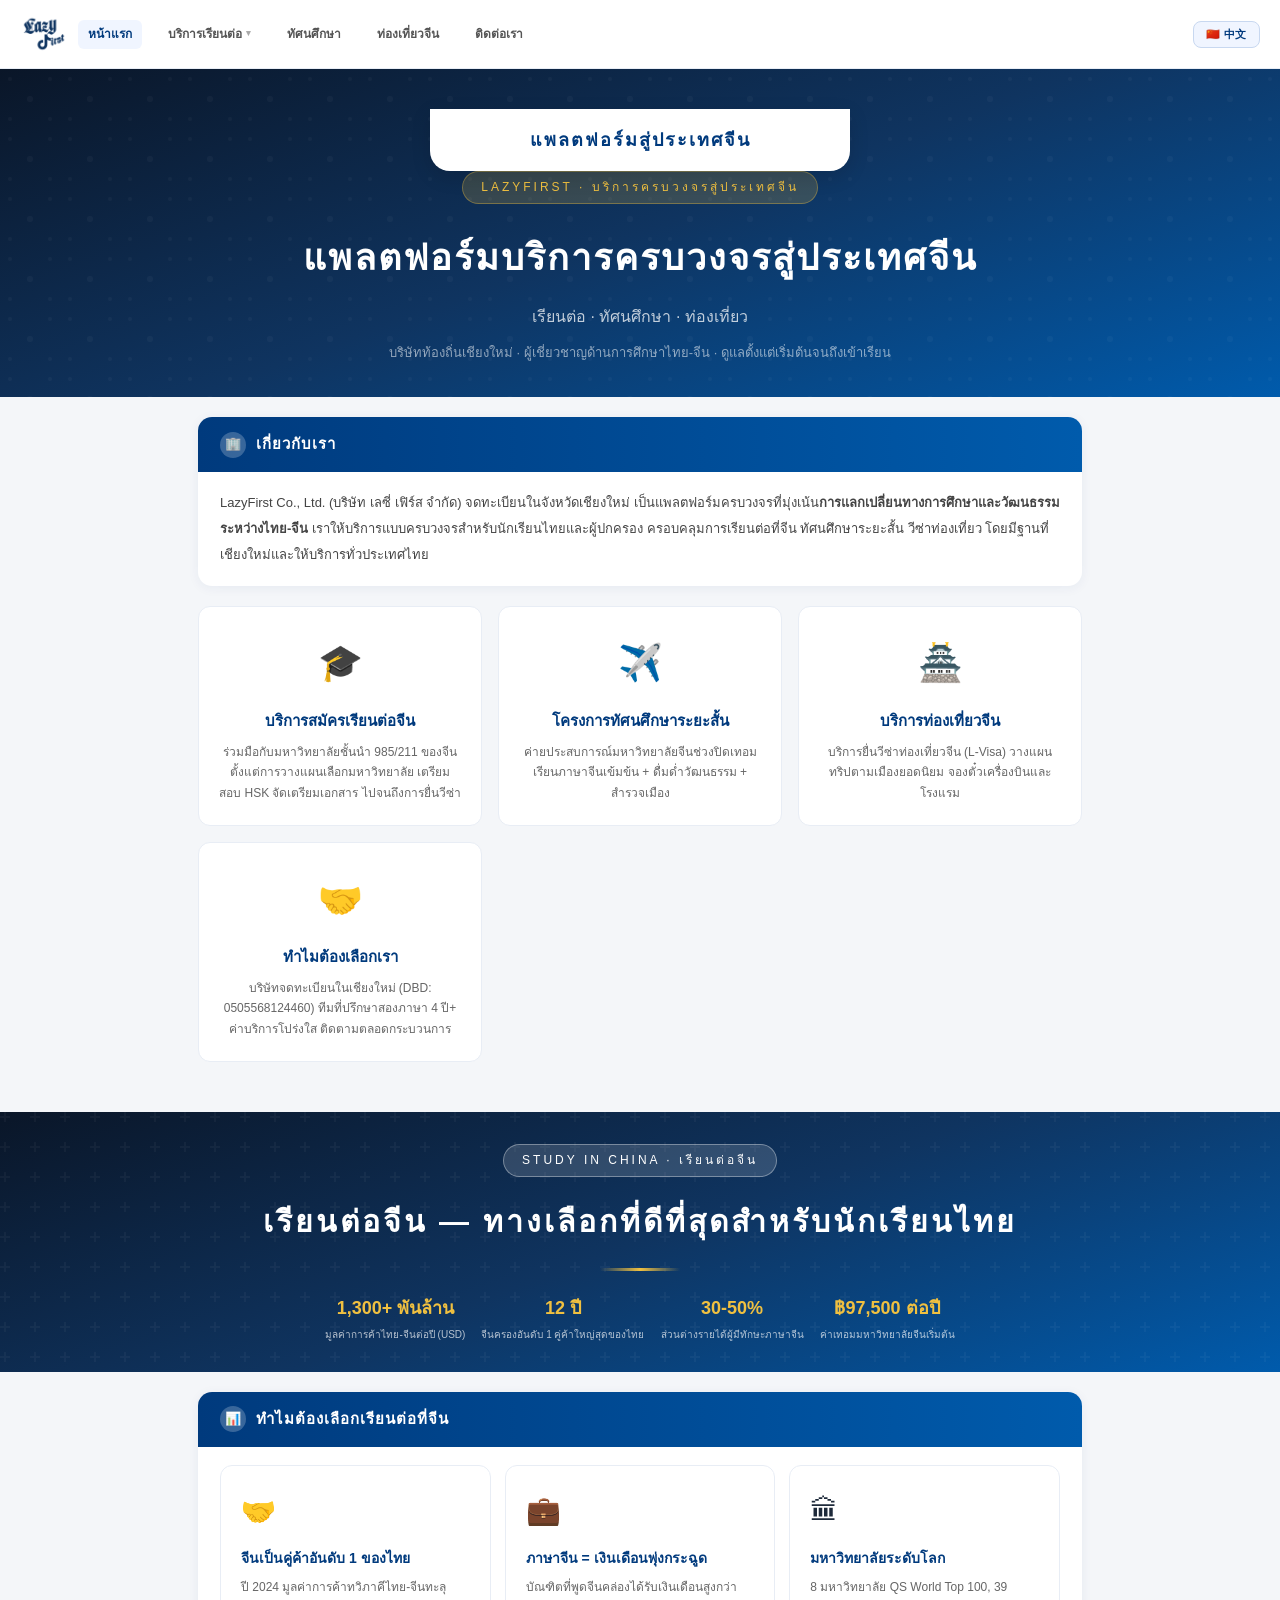
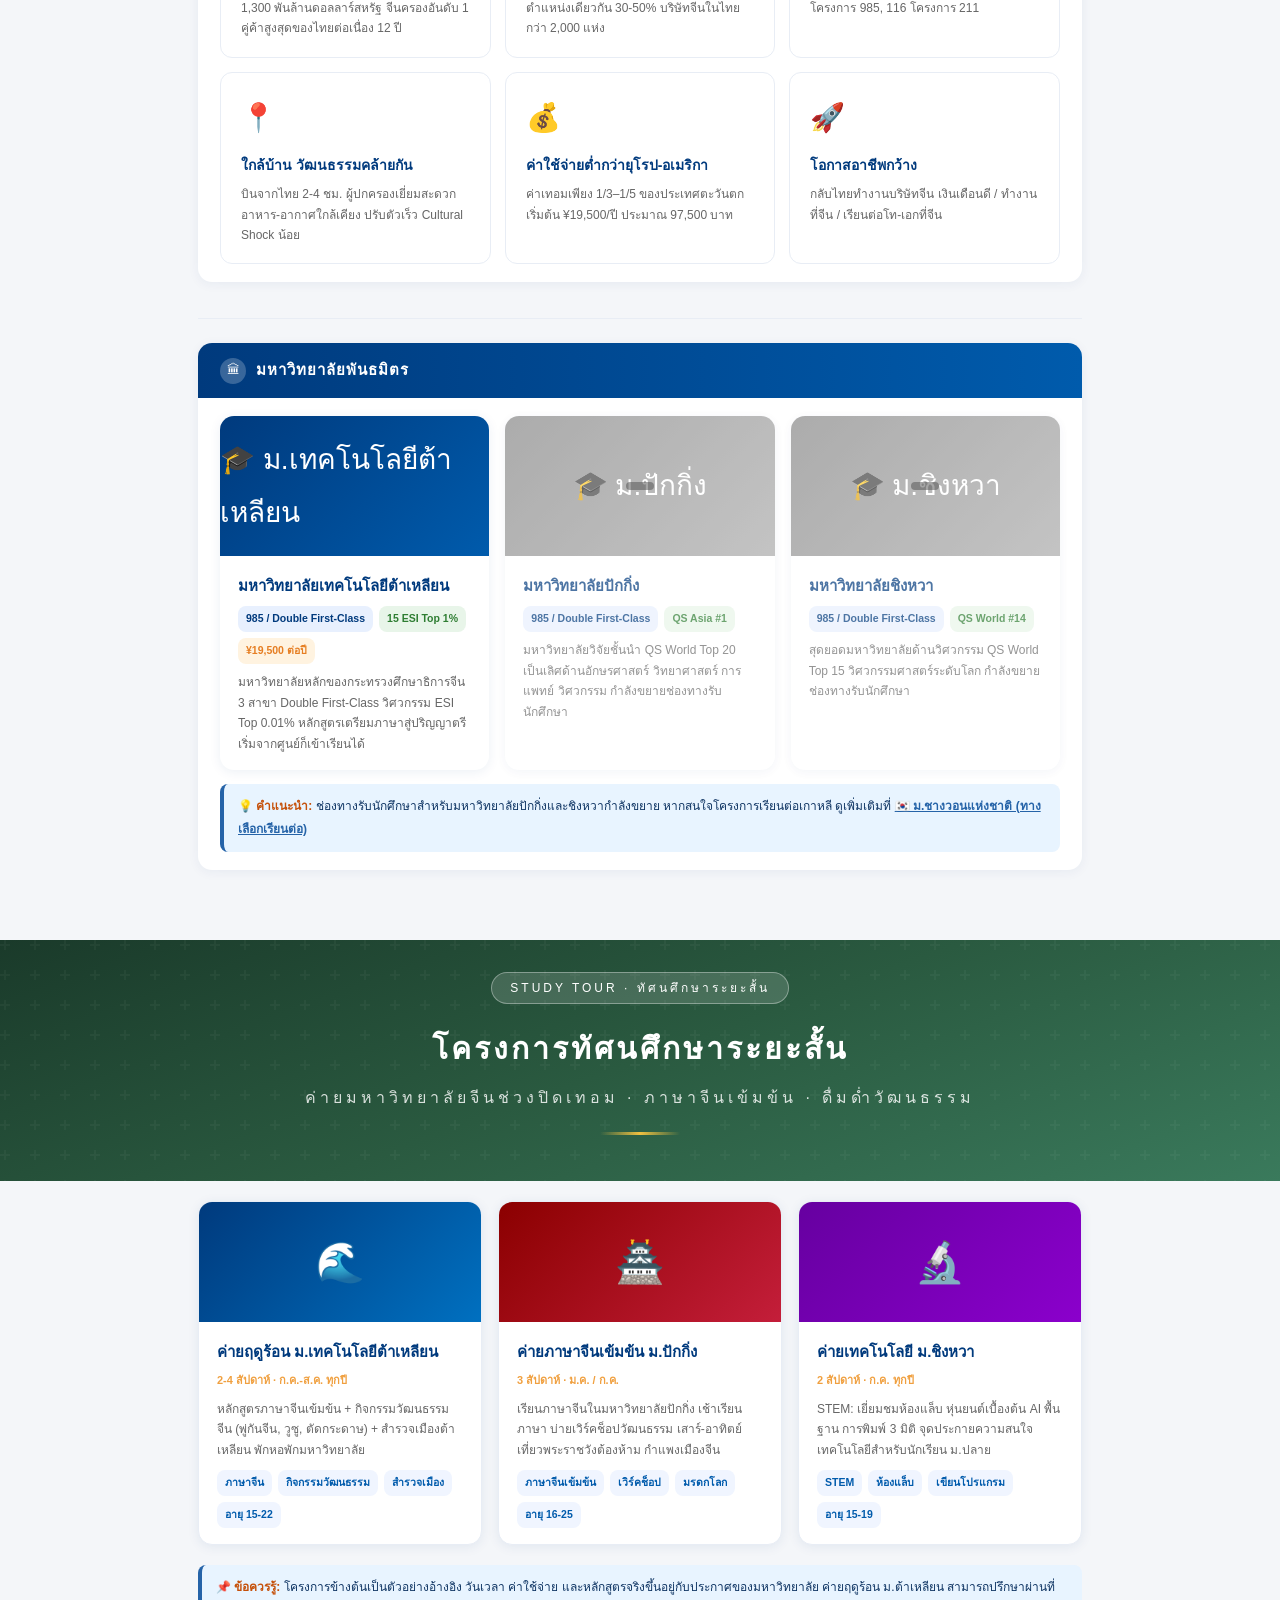
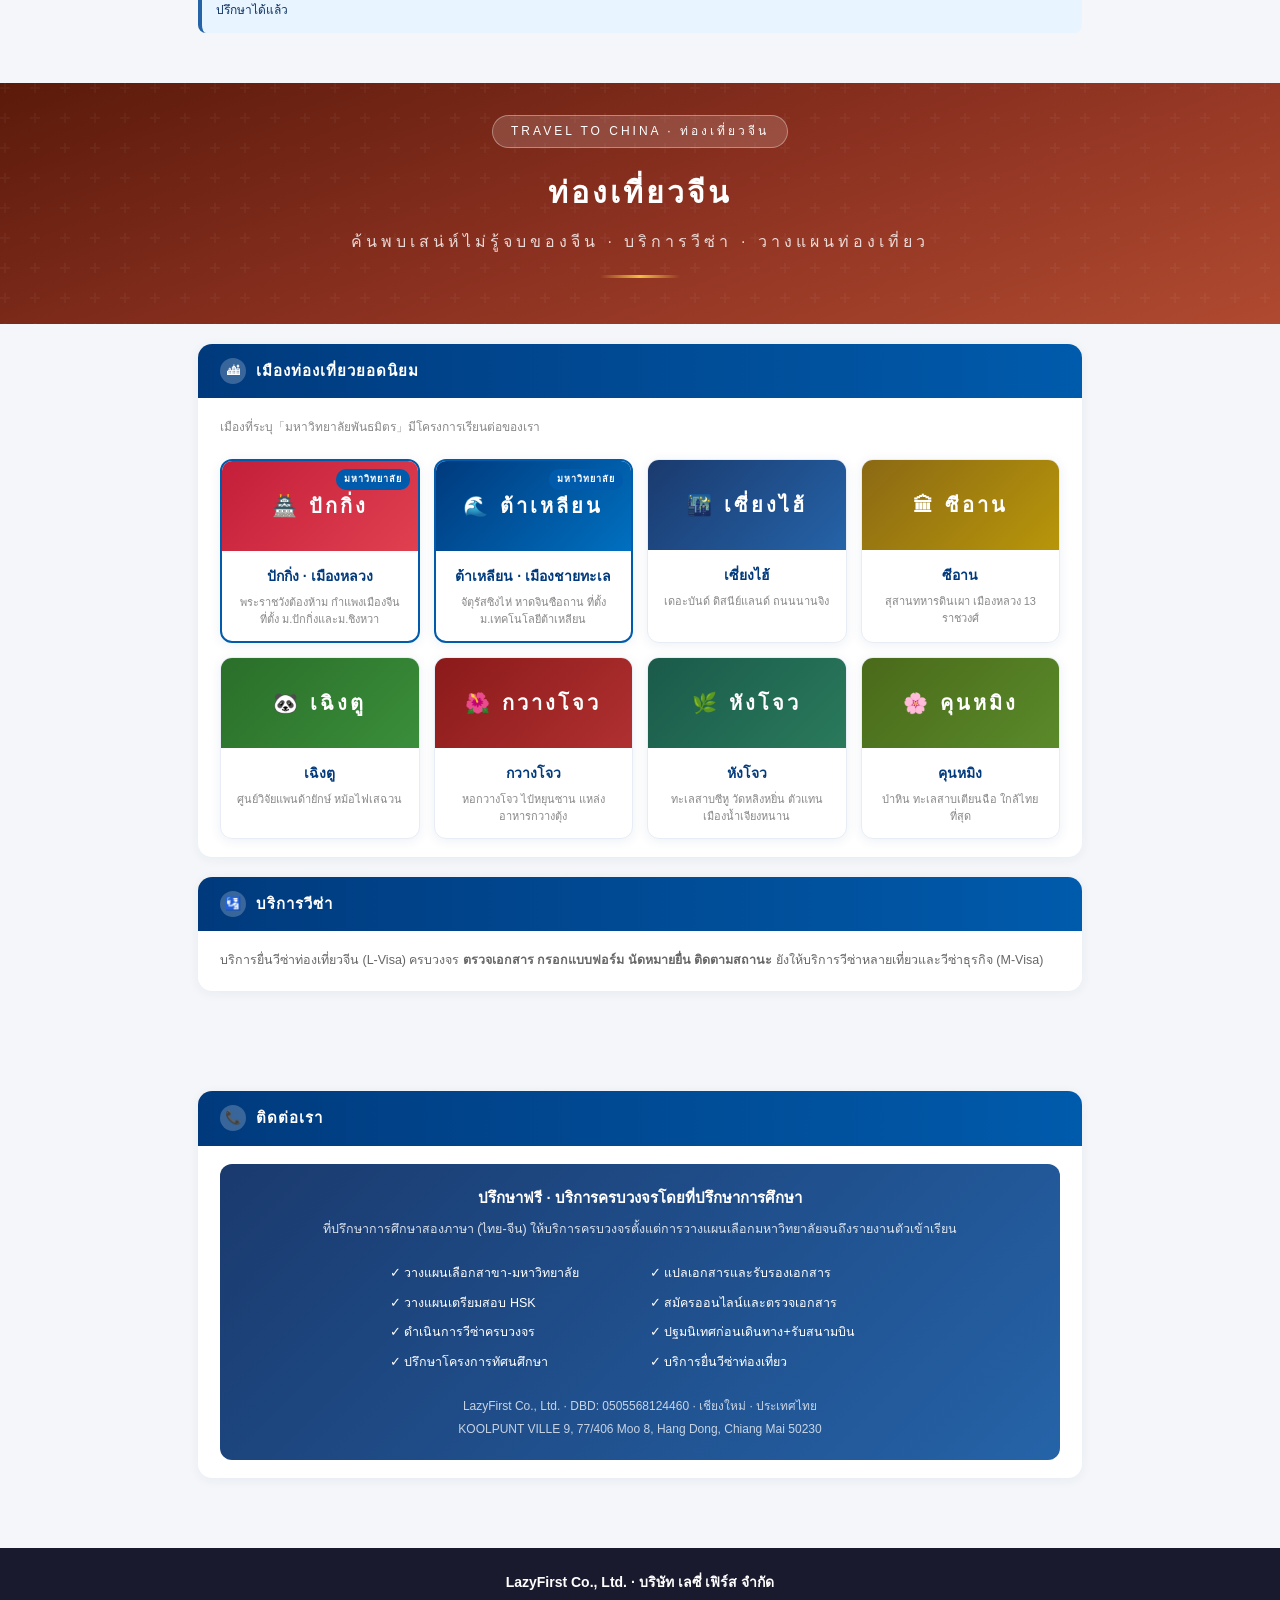
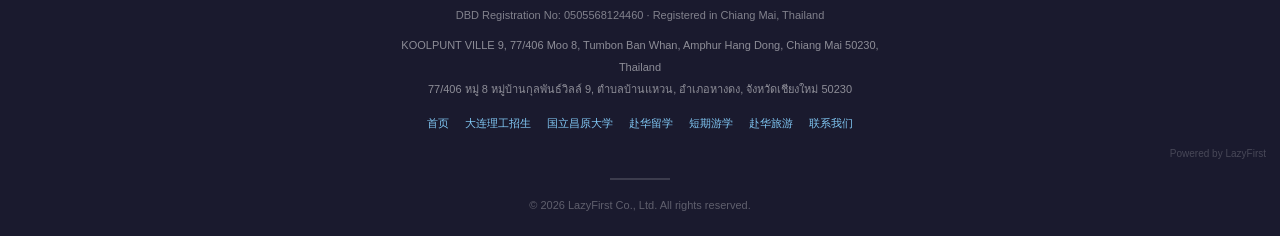
==== commit 0f728c7b: "Logo 放大拆分：品牌栏只留图标，hero 白底放品牌文字 - 品牌栏 .brand-logo-img 24px → 48px，移除品牌文字 span - 导航栏只显示 logo 图标（一半），语言" ====
--- a/index.html
+++ b/index.html
@@ -65,8 +65,6 @@
 <div class="brand-bar">
   <a href="#home" class="brand-logo">
     <img src="assets/logo.png" alt="LazyFirst" class="brand-logo-img">
-    <span class="th-text">แพลตฟอร์มสู่ประเทศจีน</span>
-    <span class="zh-text">赴华服务平台</span>
   </a>
   <div class="brand-nav">
     <a href="#home" class="active"><span class="th-text">หน้าแรก</span><span class="zh-text">首页</span></a>
@@ -98,6 +96,7 @@
 <!-- ══ #home — หน้าแรก ══ -->
 <div id="home">
   <div class="hero-portal">
+    <div class="hero-brand-bar"><span class="th-text">แพลตฟอร์มสู่ประเทศจีน</span><span class="zh-text">赴华服务平台</span></div>
     <div class="hp-badge">LAZYFIRST · บริการครบวงจรสู่ประเทศจีน</div>
     <h1>แพลตฟอร์มบริการครบวงจรสู่ประเทศจีน</h1>
     <div class="hp-sub">เรียนต่อ · ทัศนศึกษา · ท่องเที่ยว</div>
@@ -317,6 +316,7 @@
 <!-- ══ #home-zh — 首页 ══ -->
 <div id="home-zh">
   <div class="hero-portal">
+    <div class="hero-brand-bar"><span class="th-text">แพลตฟอร์มสู่ประเทศจีน</span><span class="zh-text">赴华服务平台</span></div>
     <div class="hp-badge">LAZYFIRST · 赴华一站式服务</div>
     <h1>赴华一站式服务平台</h1>
     <div class="hp-sub">留学 · 游学 · 旅游</div>
--- a/css/style.css
+++ b/css/style.css
@@ -12,7 +12,13 @@
 .brand-bar{background:#fff;border-bottom:1px solid #e8edf5;padding:10px 20px;display:flex;align-items:center;justify-content:space-between;flex-wrap:wrap;gap:10px;}
 .brand-logo{font-size:16px;font-weight:900;color:#003a7d;letter-spacing:1px;text-decoration:none;display:flex;align-items:center;gap:8px;}
 .brand-logo .bl-flag{font-size:20px;}
-.brand-logo-img{height:24px;width:auto;vertical-align:middle;}
+.brand-logo-img{height:48px;width:auto;vertical-align:middle;}
+
+/* ── Hero White Brand Bar (logo text half) ── */
+.hero-brand-bar{background:#fff;padding:14px 32px;text-align:center;font-size:18px;font-weight:900;color:#003a7d;letter-spacing:2px;border-radius:0 0 20px 20px;max-width:420px;margin:0 auto;box-shadow:0 6px 20px rgba(0,0,0,.12);position:relative;z-index:10;}
+.hero-brand-bar .th-text,.hero-brand-bar .zh-text{display:none;}
+.lang-th .hero-brand-bar .th-text{display:inline;}
+.lang-zh .hero-brand-bar .zh-text{display:inline;}
 .brand-nav{display:flex;gap:16px;align-items:center;flex-wrap:wrap;}
 .brand-nav a{font-size:12px;color:#555;text-decoration:none;font-weight:600;padding:4px 10px;border-radius:6px;transition:all .2s;}
 .brand-nav a:hover,.brand-nav a.active{color:#003a7d;background:#f0f5ff;}
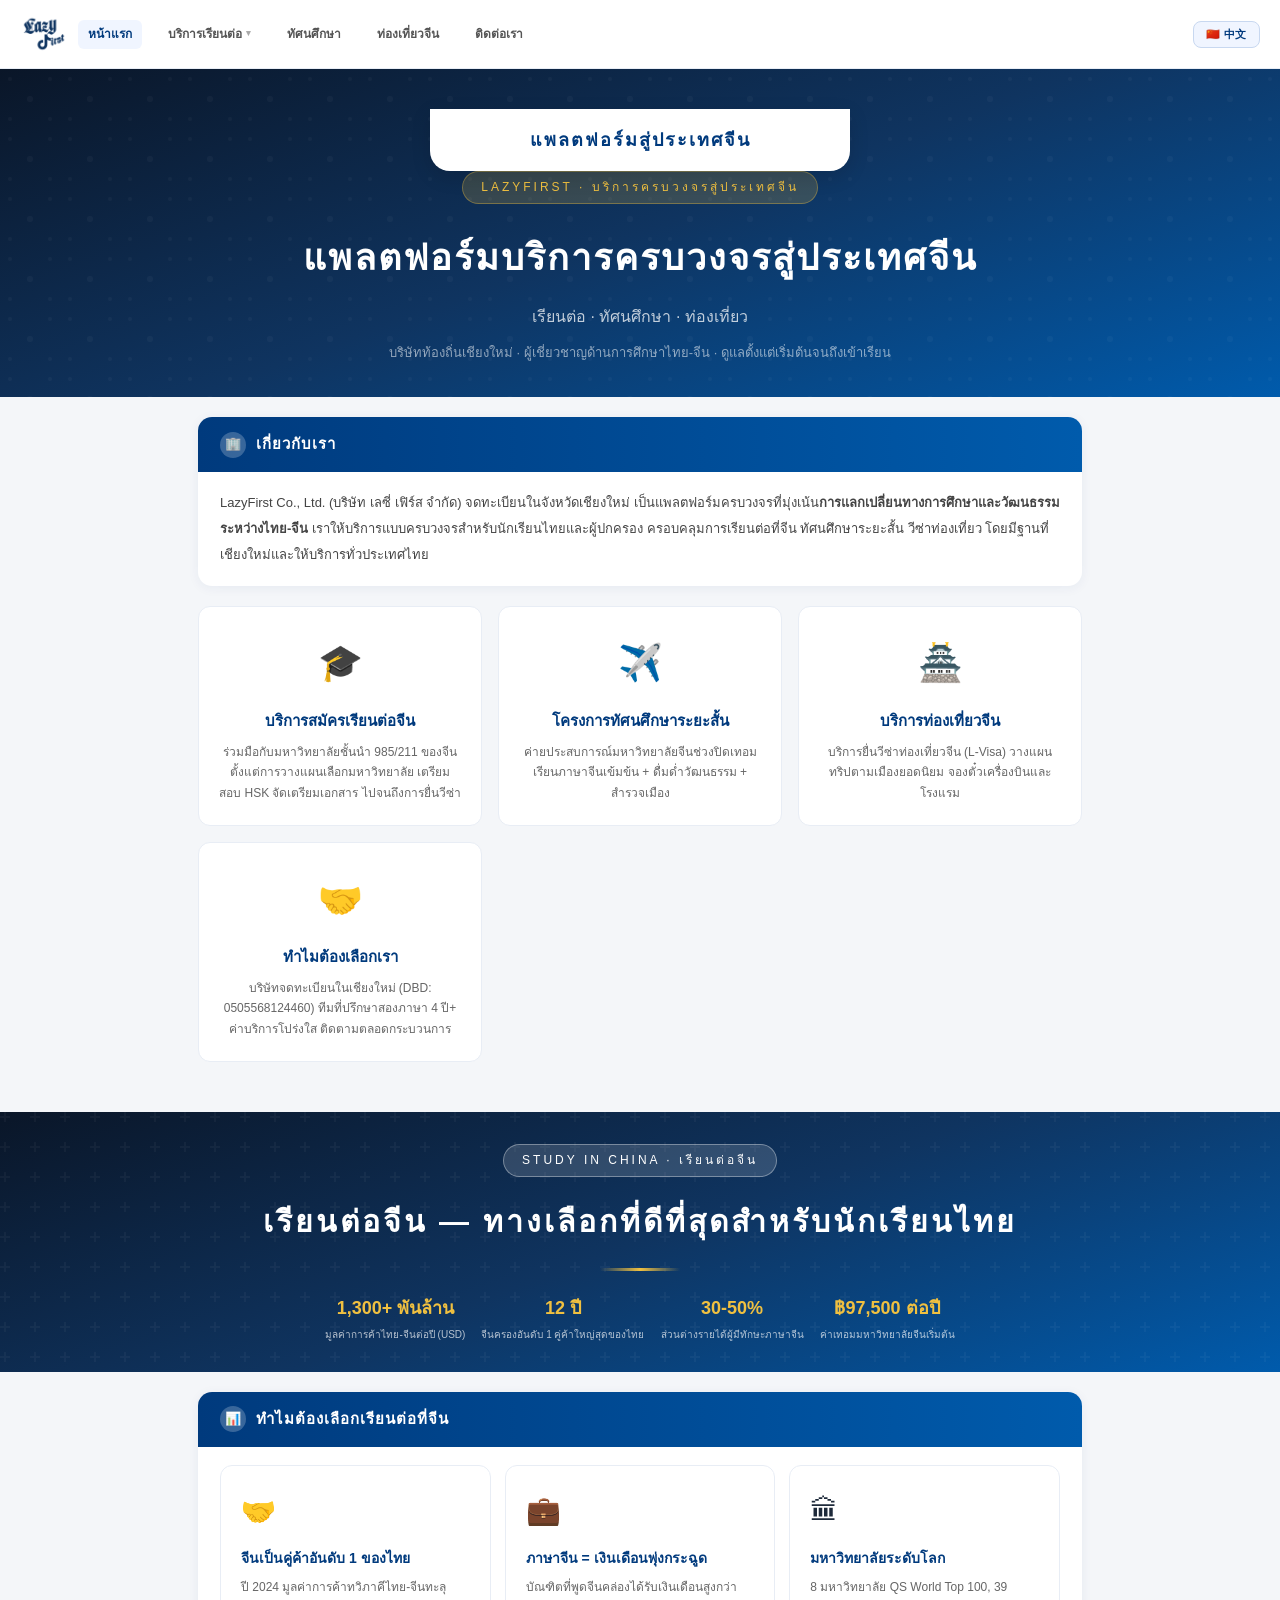
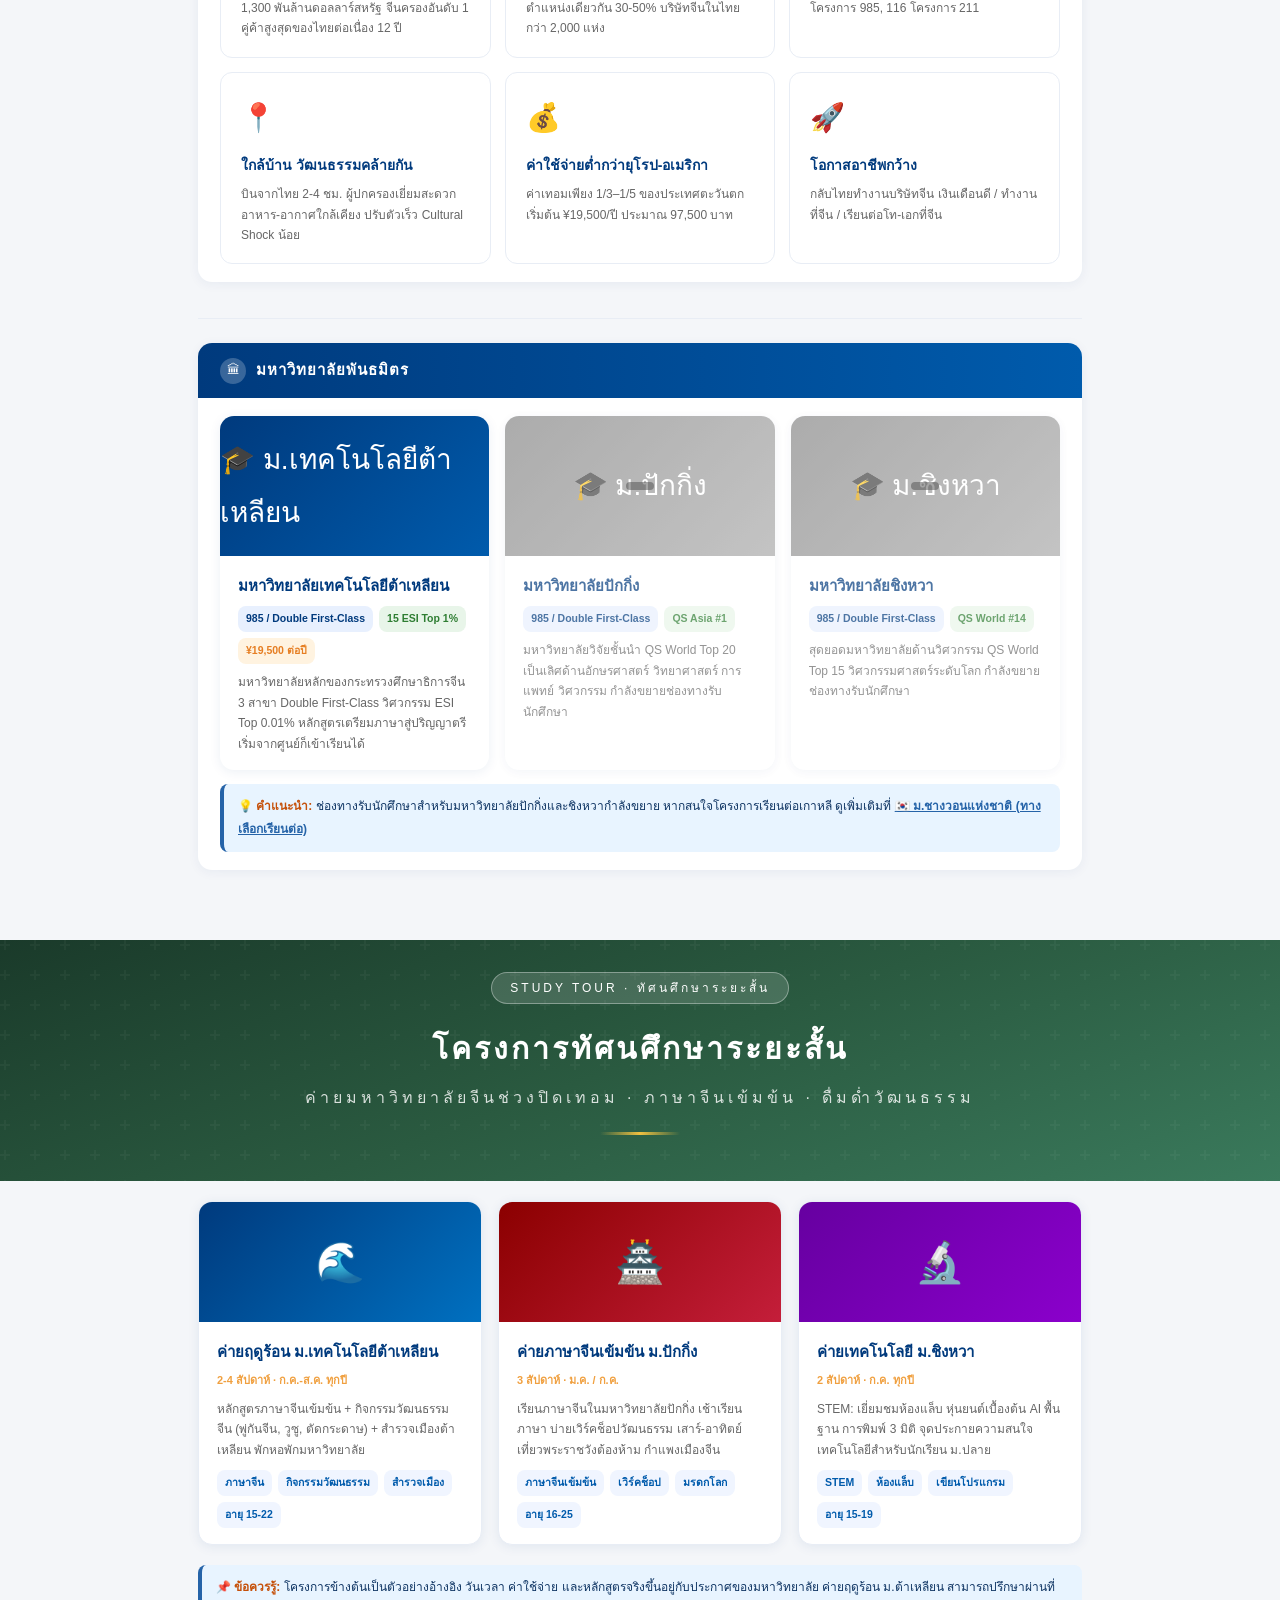
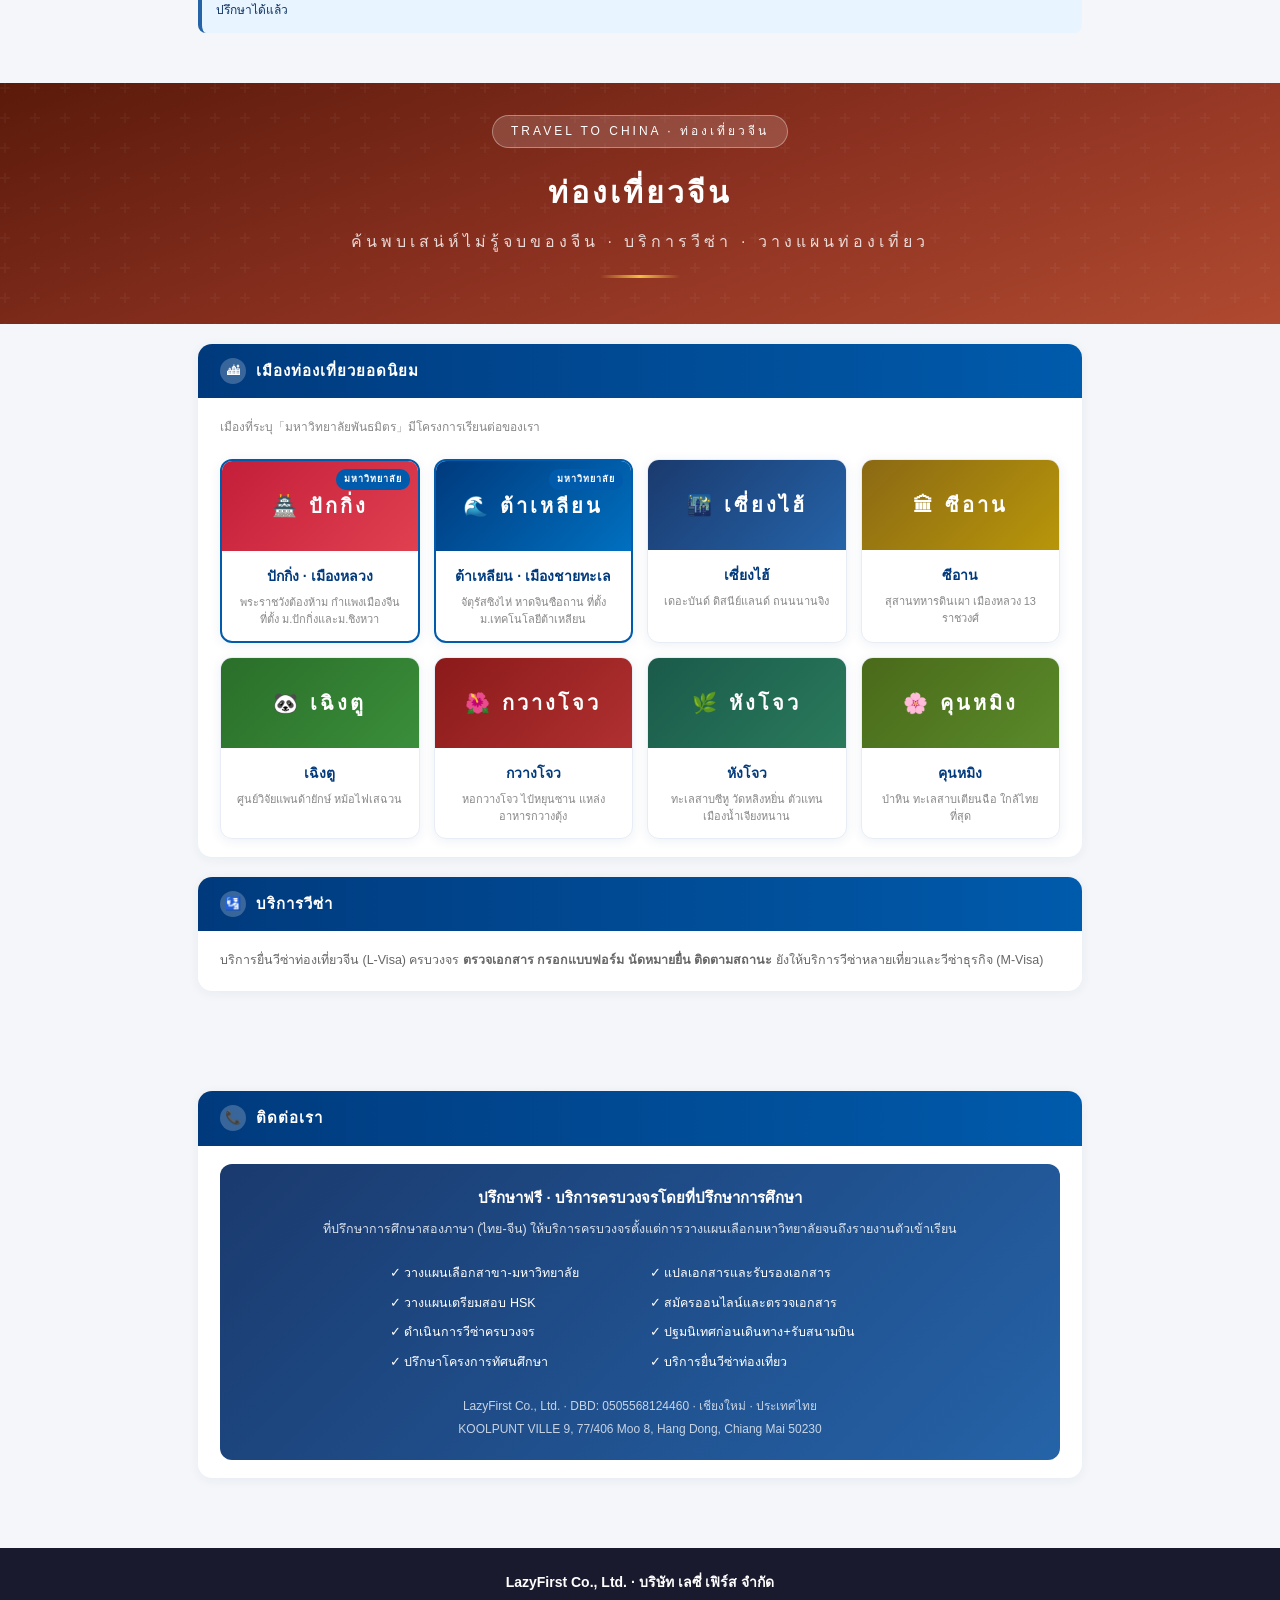
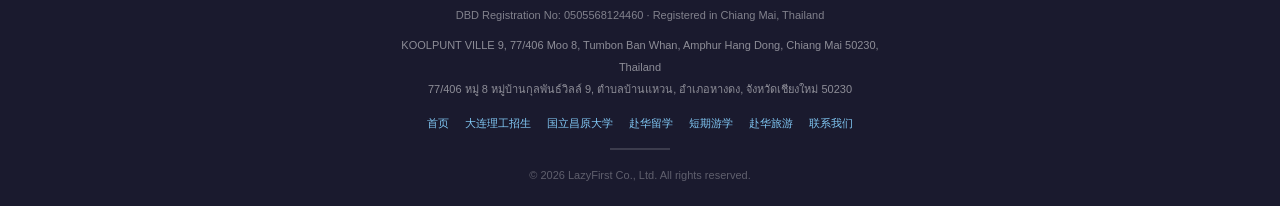
==== commit d118fddb: "移除首页和 gnu.html 的 Powered by LazyFirst，仅保留 dlut.html\n\n- index.html 和 gnu.html 页脚删除 ft-powered 行\n- " ====
--- a/index.html
+++ b/index.html
@@ -501,7 +501,7 @@
     <a href="#travel">赴华旅游</a>
     <a href="#contact">联系我们</a>
   </div>
-  <div class="ft-powered"><a href="staff/advisor.html">Powered by LazyFirst</a></div>
+
   <div class="ft-divider"></div>
   <div class="ft-copy">&copy; 2026 LazyFirst Co., Ltd. All rights reserved.</div>
 </footer>
